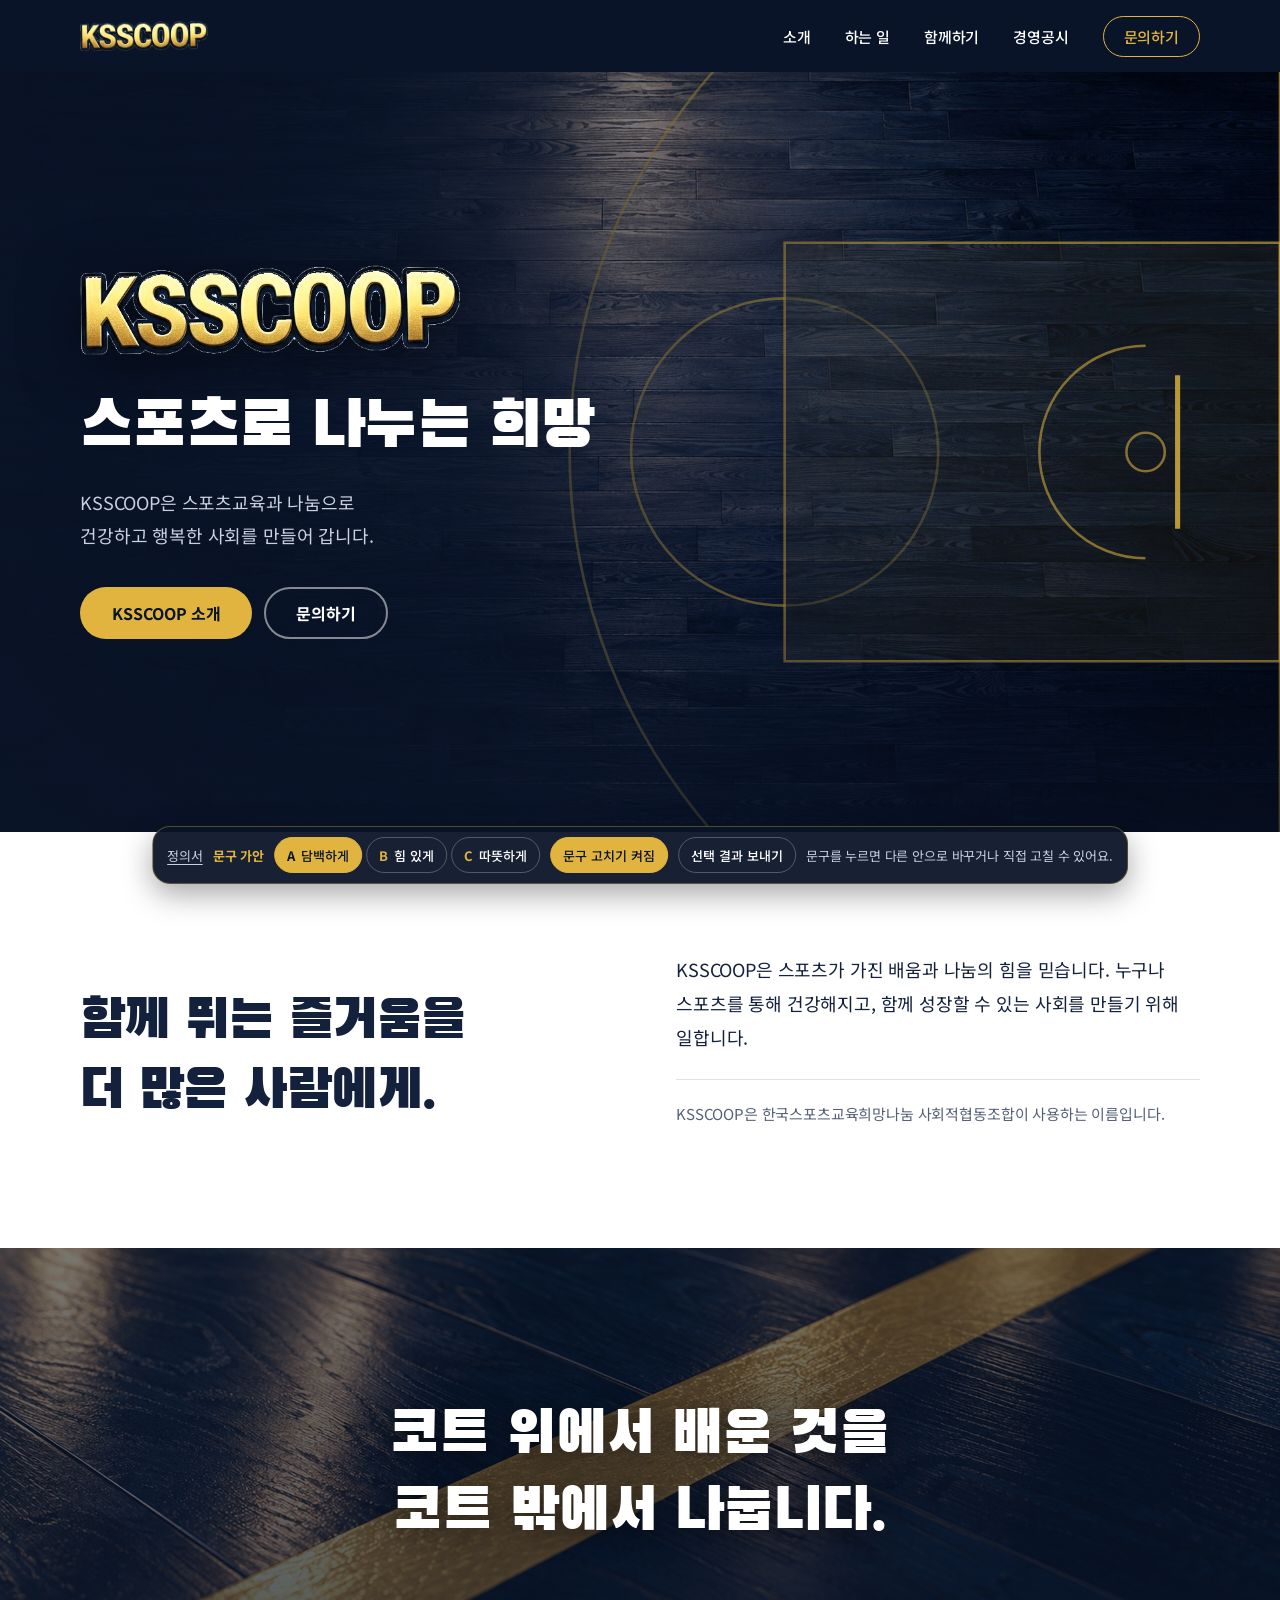
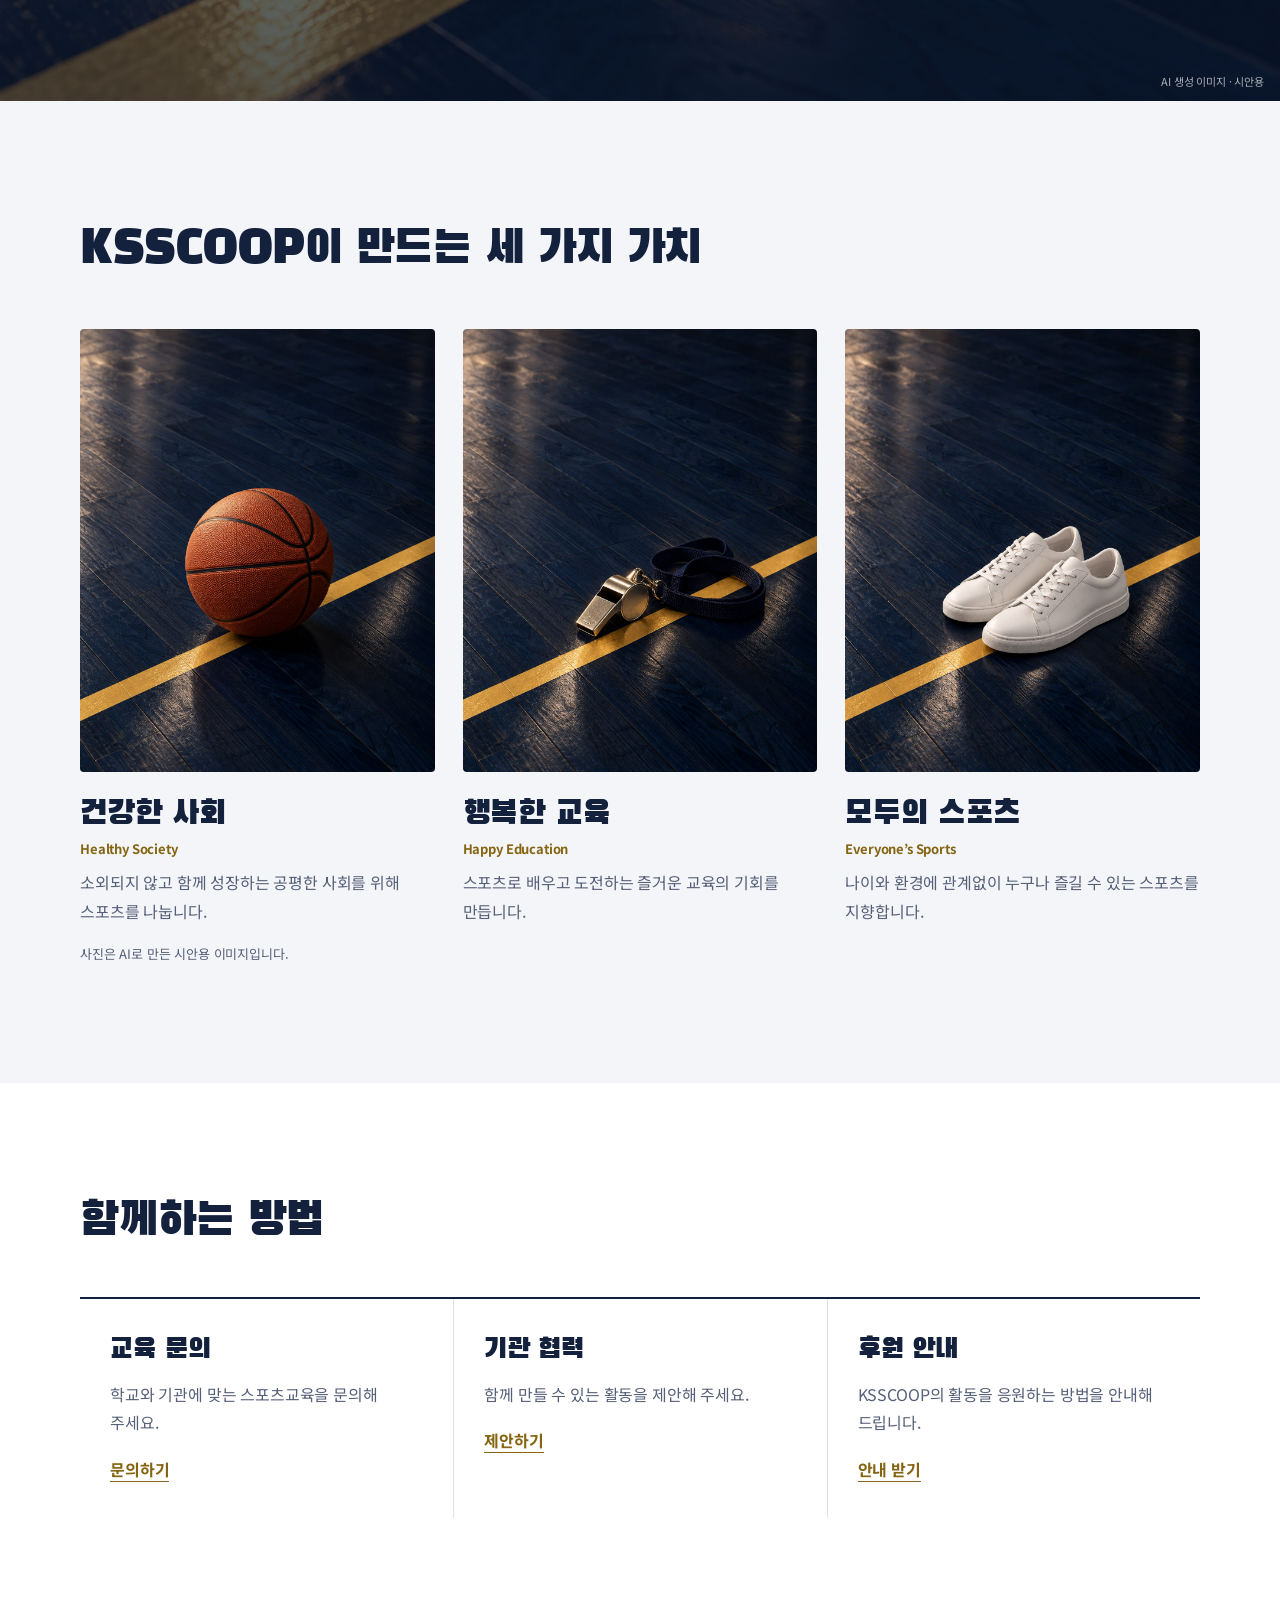
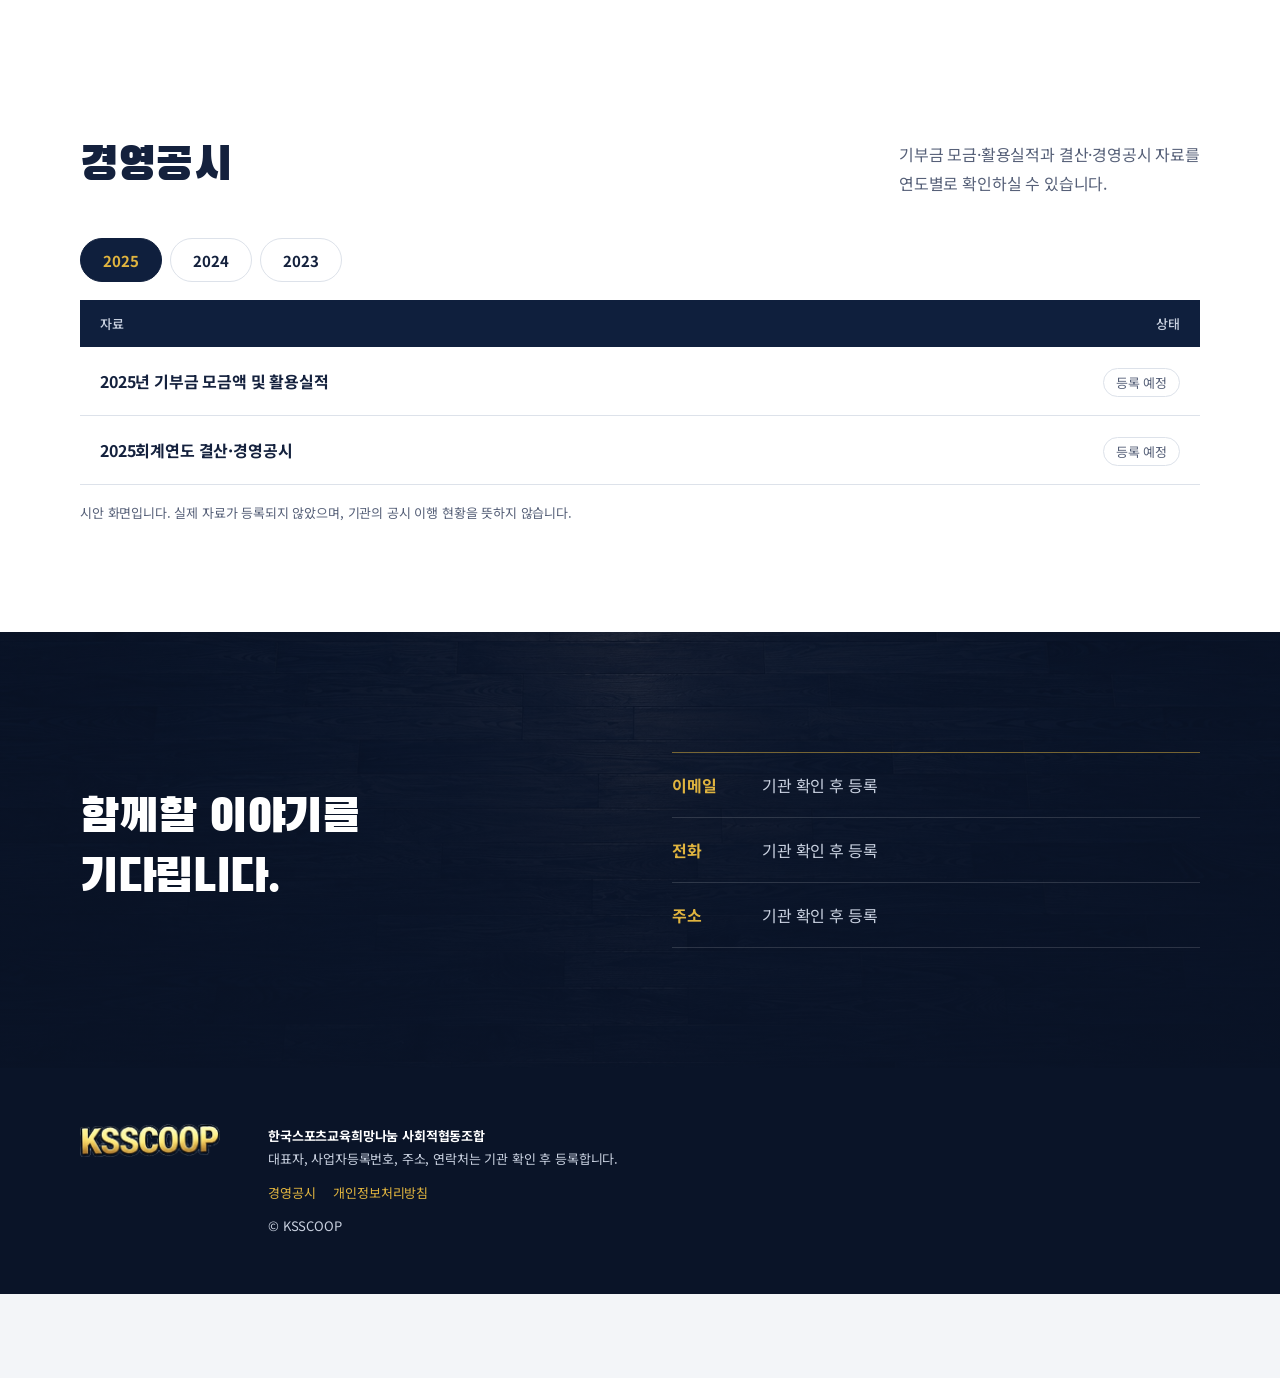
==== site/index.html @ 70dbc3ac "Rework hero: court markings as a subtle floor backdrop, message left-aligned above the fold Co-Autho" ====
<!doctype html>
<html lang="ko">
<head>
<meta charset="utf-8">
<meta name="viewport" content="width=device-width,initial-scale=1">
<title>KSSCOOP — 스포츠로 나누는 희망</title>
<meta name="description" content="KSSCOOP 홈페이지 디자인 검토 시안 v4">
<link rel="icon" href="assets/ksscoop-logo.png">
<link rel="preconnect" href="https://fonts.googleapis.com">
<link rel="stylesheet" href="https://fonts.googleapis.com/css2?family=Black+Han+Sans&family=Noto+Sans+KR:wght@400;500;700&display=swap">
<link rel="stylesheet" href="style.css">
</head>
<body>
<!--SITE-START-->
<a class="skip-link" href="#main">본문으로 바로가기</a>

<header class="site-header">
  <a class="brand" href="#top" aria-label="KSSCOOP 처음으로">
    <img src="assets/ksscoop-logo.png" width="568" height="134" alt="KSSCOOP">
  </a>
  <button class="menu-button" type="button" aria-expanded="false" aria-controls="site-nav" aria-label="메뉴 열기"><span></span><span></span><span></span></button>
  <nav id="site-nav" aria-label="주 메뉴">
    <a href="#about">소개</a>
    <a href="#values">하는 일</a>
    <a href="#join">함께하기</a>
    <a href="#disclosure">경영공시</a>
    <a class="nav-cta" href="#contact">문의하기</a>
  </nav>
</header>

<main id="main">
  <section class="hero" id="top">
    <div class="hero-floor" aria-hidden="true"></div>
    <!-- 반쪽 코트(FIBA). 세로 15m = 1000, 골밑이 오른쪽 -->
    <svg class="court" viewBox="0 0 1000 1000" preserveAspectRatio="xMaxYMid slice" aria-hidden="true">
      <rect class="paint" x="613" y="336.5" width="387" height="327"/>
      <g class="lines">
        <line class="line" x1="1000" y1="0" x2="1000" y2="1000" pathLength="1"/>
        <rect class="line" x="613" y="336.5" width="387" height="327" pathLength="1"/>
        <path class="line" d="M613 380 A120 120 0 0 0 613 620" pathLength="1"/>
        <path class="line soft" d="M613 380 A120 120 0 0 1 613 620" pathLength="1"/>
        <path class="line" d="M1000 60 H800.7 A450 450 0 0 0 800.7 940 H1000" pathLength="1"/>
        <path class="line" d="M895 417 A83 83 0 0 0 895 583" pathLength="1"/>
        <line class="line strong" x1="920" y1="440" x2="920" y2="560" pathLength="1"/>
        <circle class="line" cx="895" cy="500" r="15" pathLength="1"/>
      </g>
    </svg>
    <div class="hero-shade" aria-hidden="true"></div>
    <div class="wrap hero-inner">
      <img class="hero-logo" src="assets/ksscoop-logo.png" width="568" height="134" alt="KSSCOOP">
      <h1 data-copy="hero.title"></h1>
      <p class="hero-lead" data-copy="hero.lead"></p>
      <div class="hero-actions">
        <a class="button gold" href="#about">KSSCOOP 소개</a>
        <a class="button line" href="#contact">문의하기</a>
      </div>
    </div>
  </section>

  <section class="about" id="about">
    <div class="wrap about-grid">
      <h2 data-copy="about.title"></h2>
      <div class="about-copy">
        <p data-copy="about.body"></p>
        <p class="legal-name">KSSCOOP은 한국스포츠교육희망나눔 사회적협동조합이 사용하는 이름입니다.</p>
      </div>
    </div>
  </section>

  <section class="statement" aria-label="KSSCOOP의 다짐">
    <div class="wrap">
      <p class="statement-text" data-copy="statement"></p>
    </div>
    <span class="ai-tag">AI 생성 이미지 · 시안용</span>
  </section>

  <section class="values" id="values">
    <div class="wrap">
      <h2 data-copy="values.title"></h2>
      <ul class="value-grid">
        <li>
          <figure><img src="assets/ai/value-healthy.jpg" width="1200" height="1500" alt="" loading="lazy" onerror="this.remove()"></figure>
          <h3>건강한 사회</h3>
          <span lang="en">Healthy Society</span>
          <p data-copy="values.1"></p>
        </li>
        <li>
          <figure><img src="assets/ai/value-education.jpg" width="1200" height="1500" alt="" loading="lazy" onerror="this.remove()"></figure>
          <h3>행복한 교육</h3>
          <span lang="en">Happy Education</span>
          <p data-copy="values.2"></p>
        </li>
        <li>
          <figure><img src="assets/ai/value-everyone.jpg" width="1200" height="1500" alt="" loading="lazy" onerror="this.remove()"></figure>
          <h3>모두의 스포츠</h3>
          <span lang="en">Everyone’s Sports</span>
          <p data-copy="values.3"></p>
        </li>
      </ul>
      <p class="draft-note">사진은 AI로 만든 시안용 이미지입니다.</p>
    </div>
  </section>

  <section class="join" id="join">
    <div class="wrap">
      <h2 data-copy="join.title"></h2>
      <ul class="join-grid">
        <li><a href="#contact"><h3>교육 문의</h3><p>학교와 기관에 맞는 스포츠교육을 문의해 주세요.</p><span>문의하기</span></a></li>
        <li><a href="#contact"><h3>기관 협력</h3><p>함께 만들 수 있는 활동을 제안해 주세요.</p><span>제안하기</span></a></li>
        <li><a href="#contact"><h3>후원 안내</h3><p>KSSCOOP의 활동을 응원하는 방법을 안내해 드립니다.</p><span>안내 받기</span></a></li>
      </ul>
    </div>
  </section>

  <section class="disclosure" id="disclosure">
    <div class="wrap">
      <div class="section-head">
        <h2>경영공시</h2>
        <p>기부금 모금·활용실적과 결산·경영공시 자료를<br>연도별로 확인하실 수 있습니다.</p>
      </div>
      <div class="year-tabs" role="tablist" aria-label="공시 연도"></div>
      <table class="doc-table">
        <thead><tr><th scope="col">자료</th><th scope="col">상태</th></tr></thead>
        <tbody>
          <tr><td class="doc-title" data-label="donation"></td><td><span class="status">등록 예정</span></td></tr>
          <tr><td class="doc-title" data-label="report"></td><td><span class="status">등록 예정</span></td></tr>
        </tbody>
      </table>
      <p class="draft-note">시안 화면입니다. 실제 자료가 등록되지 않았으며, 기관의 공시 이행 현황을 뜻하지 않습니다.</p>
    </div>
  </section>

  <section class="contact" id="contact">
    <div class="wrap contact-inner">
      <h2 data-copy="contact.title"></h2>
      <dl class="contact-list">
        <div><dt>이메일</dt><dd>기관 확인 후 등록</dd></div>
        <div><dt>전화</dt><dd>기관 확인 후 등록</dd></div>
        <div><dt>주소</dt><dd>기관 확인 후 등록</dd></div>
      </dl>
    </div>
  </section>
</main>

<footer class="site-footer">
  <div class="wrap footer-inner">
    <img src="assets/ksscoop-logo.png" width="568" height="134" alt="KSSCOOP">
    <div class="footer-info">
      <p class="footer-name">한국스포츠교육희망나눔 사회적협동조합</p>
      <p>대표자, 사업자등록번호, 주소, 연락처는 기관 확인 후 등록합니다.</p>
      <p class="footer-links"><a href="#disclosure">경영공시</a><a href="#privacy" id="privacy-link">개인정보처리방침</a></p>
      <p class="copyright">© KSSCOOP</p>
    </div>
  </div>
</footer>

<dialog id="privacy">
  <h2>개인정보처리방침</h2>
  <p>검토용 시안입니다. 실제 서비스에서는 기관이 확정한 개인정보처리방침을 게시합니다.</p>
  <button type="button" class="button gold" data-close>닫기</button>
</dialog>

<!-- 검토 도구: 문구 가안 선택, 직접 수정, 수정 요청 -->
<div class="review-bar" data-uncommentable>
  <a class="review-doc" href="../index.html">정의서</a>
  <span class="review-title">문구 가안</span>
  <div class="review-variants" role="group" aria-label="전체 문구 가안 선택"></div>
  <button type="button" class="review-toggle" aria-pressed="true">문구 고치기 켜짐</button>
  <button type="button" class="review-send">선택 결과 보내기</button>
  <span class="review-status" aria-live="polite"></span>
</div>
<div class="copy-pop" role="dialog" aria-label="문구 바꾸기" hidden data-uncommentable>
  <p class="pop-label"></p>
  <div class="pop-options"></div>
  <label class="pop-custom-label" for="pop-custom">직접 고치기</label>
  <textarea id="pop-custom" rows="3" maxlength="300" placeholder="원하는 문구를 적어 주세요"></textarea>
  <div class="pop-actions">
    <button type="button" class="pop-apply">직접 쓴 문구 적용</button>
    <button type="button" class="pop-comment">이 문구에 수정 요청 남기기</button>
    <button type="button" class="pop-close">닫기</button>
  </div>
  <p class="pop-note"></p>
</div>
<!--SITE-END-->

<script src="copy.js"></script>
<script src="app.js"></script>
</body>
</html>
---- site/style.css ----
/* Court floor: the hero is a navy hardwood floor with one basket end of the court painted on it.
   Everything below stays quiet so that one image carries the page. */
:root {
  --court: #0f1f3d;       /* hero, contact */
  --court-deep: #0a1428;  /* header, footer */
  --gold: #e0b43f;        /* CI gold: lines, primary button, on navy only */
  --gold-ink: #856512;    /* gold for small text on light backgrounds */
  --paper: #f3f5f8;       /* cool light ground that sits with navy */
  --white: #ffffff;
  --ink: #14213d;
  --muted: #566078;
  --line: #dde2ea;
  --on-court: #c9d1e0;
  --display: 'Black Han Sans', 'Noto Sans KR', sans-serif;
  --body: 'Noto Sans KR', 'Apple SD Gothic Neo', 'Malgun Gothic', sans-serif;
}

* { box-sizing: border-box; }
html { scroll-behavior: smooth; scroll-padding-top: 76px; }
body { margin: 0; background: var(--paper); color: var(--ink); font-family: var(--body); word-break: keep-all; letter-spacing: -0.01em; }
a { color: inherit; text-decoration: none; }
img { max-width: 100%; height: auto; display: block; }
h1, h2, h3, p { margin: 0; }
h1, h2 { font-family: var(--display); font-weight: 400; letter-spacing: -0.01em; text-wrap: balance; }
h2 { font-size: clamp(30px, 3.6vw, 46px); line-height: 1.3; }
a:focus-visible, button:focus-visible { outline: 3px solid var(--gold); outline-offset: 3px; }

.wrap { width: min(1120px, 100% - 40px); margin: 0 auto; }
.skip-link { position: absolute; left: -999px; }
.skip-link:focus { left: 16px; top: 16px; z-index: 100; background: var(--white); padding: 10px 14px; }
.draft-note { font-size: 13px; color: var(--muted); margin-top: 18px; }

.preview-bar { background: var(--court-deep); color: var(--on-court); font-size: 12px; padding: 7px 20px; text-align: center; border-bottom: 1px solid rgba(224, 180, 63, 0.2); }

/* Header sits on the court */
.site-header {
  position: sticky; top: 0; z-index: 20;
  height: 72px; padding: 0 max(20px, calc((100% - 1120px) / 2));
  display: flex; align-items: center; justify-content: space-between;
  background: var(--court-deep); color: var(--white);
}
.brand img { width: 128px; }
.site-header nav { display: flex; align-items: center; gap: 34px; font-size: 15px; font-weight: 500; }
.site-header nav a:hover { color: var(--gold); }
.site-header .nav-cta { border: 1px solid var(--gold); color: var(--gold); padding: 9px 20px; border-radius: 999px; }
.site-header .nav-cta:hover { background: var(--gold); color: var(--court-deep); }
.menu-button { display: none; }

.button {
  display: inline-flex; align-items: center; justify-content: center;
  min-height: 52px; padding: 0 30px; border-radius: 999px; white-space: nowrap;
  font: 700 16px var(--body); border: 2px solid transparent; cursor: pointer;
}
.button.gold { background: var(--gold); color: var(--court-deep); }
.button.gold:hover { background: #ecc65f; }
.button.line { border-color: rgba(255, 255, 255, 0.5); color: var(--white); }
.button.line:hover { border-color: var(--gold); color: var(--gold); }

/* Hero: the floor is the stage, one basket end of the court is painted on it, the message sits on the left */
.hero { position: relative; background: var(--court); color: var(--white); overflow: hidden; isolation: isolate; }
.hero-floor {
  position: absolute; inset: 0; z-index: -3;
  background: url("assets/ai/court-floor.jpg") 60% 30% / cover no-repeat, var(--court);
}
.court { position: absolute; inset: 0; width: 100%; height: 100%; z-index: -2; }
.paint { fill: rgba(224, 180, 63, 0.07); }
.line { fill: none; stroke: var(--gold); stroke-width: 2; stroke-opacity: 0.6; }
.line.soft { stroke-opacity: 0.25; stroke-dasharray: 10 10; }
.line.strong { stroke-width: 4; stroke-opacity: 0.85; }
.hero-shade {
  position: absolute; inset: 0; z-index: -1;
  background:
    linear-gradient(90deg, rgba(10, 20, 40, 0.92) 0%, rgba(10, 20, 40, 0.72) 38%, rgba(10, 20, 40, 0.15) 70%, rgba(10, 20, 40, 0) 100%),
    linear-gradient(0deg, rgba(10, 20, 40, 0.6) 0%, rgba(10, 20, 40, 0) 30%);
}
.hero-inner {
  min-height: min(760px, calc(100svh - 72px)); padding: 96px 0;
  display: flex; flex-direction: column; justify-content: center; align-items: flex-start;
}
.hero-logo { width: min(380px, 70vw); filter: drop-shadow(0 10px 28px rgba(0, 0, 0, 0.5)); }
.hero h1 { font-size: clamp(40px, 5vw, 68px); line-height: 1.18; margin-top: 36px; max-width: 12em; text-wrap: balance; }
.hero-lead { font-size: 18px; line-height: 1.8; color: var(--on-court); margin-top: 20px; max-width: 30em; }
.hero-actions { display: flex; gap: 12px; flex-wrap: wrap; margin-top: 36px; }

@media (prefers-reduced-motion: no-preference) {
  .lines .line { stroke-dasharray: 1; stroke-dashoffset: 0; animation: draw 2s cubic-bezier(.6, 0, .2, 1) both; }
  .lines .line.soft { stroke-dasharray: 10 10; animation: none; }
  .paint { animation: fade 1s 1s ease both; }
  .hero-inner > * { animation: rise 0.8s cubic-bezier(.2, .8, .2, 1) both; }
  .hero-inner > :nth-child(2) { animation-delay: 0.1s; }
  .hero-inner > :nth-child(3) { animation-delay: 0.2s; }
  .hero-inner > :nth-child(4) { animation-delay: 0.3s; }
  @keyframes draw { from { stroke-dashoffset: 1; } }
  @keyframes fade { from { opacity: 0; } }
  @keyframes rise { from { opacity: 0; transform: translateY(14px); } }
}

/* About */
.about { padding: 120px 0; background: var(--white); }
.about-grid { display: grid; grid-template-columns: 1fr 1fr; gap: 72px; align-items: end; }
.about h2 { font-size: clamp(34px, 4.2vw, 54px); }
.about-copy p { font-size: 18px; line-height: 1.9; }
.about-copy .legal-name { font-size: 15px; color: var(--muted); margin-top: 24px; padding-top: 20px; border-top: 1px solid var(--line); }

/* Statement band over the gold line photo */
.statement {
  position: relative; color: var(--white); padding: 150px 0; text-align: center;
  background: linear-gradient(rgba(10, 20, 40, 0.55), rgba(10, 20, 40, 0.7)), url("assets/ai/gold-line-detail.jpg") center / cover no-repeat, var(--court);
}
.statement-text { font: 400 clamp(32px, 4.6vw, 60px)/1.3 var(--display); text-shadow: 0 4px 28px rgba(0, 0, 0, 0.5); text-wrap: balance; }
.ai-tag { position: absolute; right: 16px; bottom: 12px; font-size: 11px; color: rgba(255, 255, 255, 0.65); }

/* Values: three portrait still-lifes */
.values { padding: 120px 0; }
.value-grid { list-style: none; margin: 48px 0 0; padding: 0; display: grid; grid-template-columns: repeat(3, minmax(0, 1fr)); gap: 28px; }
.value-grid figure { margin: 0 0 22px; aspect-ratio: 4 / 5; overflow: hidden; border-radius: 4px; background: linear-gradient(160deg, #1b315c, var(--court-deep)); }
.value-grid img { width: 100%; height: 100%; object-fit: cover; transition: transform 0.6s ease; }
.value-grid li:hover img { transform: scale(1.03); }
.value-grid h3 { font: 400 clamp(26px, 2.6vw, 34px) var(--display); }
.value-grid span { display: block; font-size: 13px; font-weight: 700; color: var(--gold-ink); margin: 4px 0 10px; }
.value-grid p { font-size: 16px; line-height: 1.8; color: var(--muted); }

/* Join: ways to take part */
.join { padding: 110px 0; background: var(--white); }
.join-grid { list-style: none; margin: 44px 0 0; padding: 0; display: grid; grid-template-columns: repeat(3, minmax(0, 1fr)); border-top: 2px solid var(--ink); }
.join-grid li + li { border-left: 1px solid var(--line); }
.join-grid a { display: grid; gap: 12px; align-content: start; padding: 34px 30px 36px; height: 100%; transition: background-color 0.2s; }
.join-grid a:hover { background: var(--paper); }
.join-grid h3 { font: 400 28px var(--display); }
.join-grid p { color: var(--muted); font-size: 16px; line-height: 1.8; }
.join-grid span { margin-top: 8px; font-weight: 700; color: var(--gold-ink); border-bottom: 1px solid currentColor; justify-self: start; }

/* Disclosure */
.disclosure { padding: 110px 0; background: var(--white); }
.section-head { display: flex; justify-content: space-between; align-items: flex-end; gap: 24px; flex-wrap: wrap; }
.section-head > p { font-size: 16px; line-height: 1.8; color: var(--muted); }
.year-tabs { display: flex; gap: 8px; flex-wrap: wrap; margin: 40px 0 18px; }
.year-tabs button {
  min-height: 44px; padding: 0 22px; border-radius: 999px; cursor: pointer;
  border: 1px solid var(--line); background: var(--white); color: var(--ink); font: 700 15px var(--body);
}
.year-tabs button[aria-selected="true"] { background: var(--court); border-color: var(--court); color: var(--gold); }
.doc-table { width: 100%; border-collapse: collapse; font-size: 16px; }
.doc-table th { background: var(--court); color: var(--on-court); font-size: 13px; font-weight: 500; text-align: left; padding: 14px 20px; }
.doc-table th:last-child, .doc-table td:last-child { text-align: right; width: 140px; }
.doc-table td { padding: 22px 20px; border-bottom: 1px solid var(--line); }
.doc-title { font-weight: 700; }
.status { font-size: 13px; color: var(--muted); border: 1px solid var(--line); border-radius: 999px; padding: 4px 12px; white-space: nowrap; }

/* Contact */
.contact {
  color: var(--white); padding: 120px 0;
  background: linear-gradient(rgba(10, 20, 40, 0.82), rgba(10, 20, 40, 0.9)), url("assets/ai/court-floor.jpg") center 70% / cover no-repeat, var(--court);
}
.contact-inner { display: grid; grid-template-columns: 1fr 1fr; gap: 64px; align-items: center; }
.contact-list { margin: 0; border-top: 1px solid rgba(224, 180, 63, 0.5); }
.contact-list div { display: grid; grid-template-columns: 90px 1fr; padding: 20px 0; border-bottom: 1px solid rgba(255, 255, 255, 0.14); }
.contact-list dt { color: var(--gold); font-weight: 700; }
.contact-list dd { margin: 0; color: var(--on-court); }

/* Footer */
.site-footer { background: var(--court-deep); color: var(--on-court); padding: 56px 0; font-size: 13px; line-height: 1.8; }
.footer-inner { display: flex; gap: 48px; align-items: flex-start; flex-wrap: wrap; }
.footer-inner img { width: 140px; }
.footer-name { color: var(--white); font-weight: 700; }
.footer-links { display: flex; gap: 18px; margin-top: 10px; }
.footer-links a { color: var(--gold); }
.copyright { margin-top: 10px; }

dialog { border: 0; border-radius: 14px; padding: 32px; max-width: min(440px, 100% - 32px); }
dialog::backdrop { background: rgba(10, 20, 40, 0.6); }
dialog h2 { font-size: 24px; margin-bottom: 12px; }
dialog p { line-height: 1.8; color: var(--muted); margin-bottom: 20px; }

/* Mobile */
@media (max-width: 860px) {
  .site-header { height: 62px; }
  .brand img { width: 110px; }
  .menu-button {
    display: flex; flex-direction: column; justify-content: center; gap: 5px;
    width: 44px; height: 44px; border: 0; background: none; cursor: pointer; padding: 10px;
  }
  .menu-button span { height: 2px; background: var(--white); border-radius: 2px; }
  .site-header nav {
    display: none; position: absolute; top: 62px; left: 0; right: 0;
    flex-direction: column; align-items: stretch; gap: 0;
    background: var(--court-deep); padding: 4px 20px 20px; border-top: 1px solid rgba(255, 255, 255, 0.1);
  }
  .site-header nav.open { display: flex; }
  .site-header nav a { padding: 14px 0; border-bottom: 1px solid rgba(255, 255, 255, 0.1); }
  .site-header .nav-cta { margin-top: 14px; text-align: center; border-bottom: 1px solid var(--gold); }
  html { scroll-padding-top: 66px; }

  .court { opacity: 0.8; }
  .line { stroke-width: 3; }
  .hero-shade { background: linear-gradient(180deg, rgba(10, 20, 40, 0.75) 0%, rgba(10, 20, 40, 0.55) 55%, rgba(10, 20, 40, 0.85) 100%); }
  .hero-inner { min-height: 0; padding: 72px 0 64px; }
  .hero h1 { margin-top: 28px; }
  .hero-lead { font-size: 16px; }
  .hero-actions { width: 100%; }
  .hero-actions .button { flex: 1 1 140px; padding: 0 16px; }

  .about, .values, .disclosure, .contact { padding: 72px 0; }
  .about-grid, .contact-inner { grid-template-columns: 1fr; gap: 28px; }
  .about-copy p { font-size: 16px; }
  .statement { padding: 96px 0; }
  .value-grid { grid-template-columns: 1fr; gap: 40px; margin-top: 32px; }
  .value-grid figure { aspect-ratio: 4 / 3; }
  .join { padding: 72px 0; }
  .join-grid { grid-template-columns: 1fr; margin-top: 28px; }
  .join-grid li + li { border-left: 0; border-top: 1px solid var(--line); }
  .join-grid a { padding: 26px 4px; }
  .doc-table th:last-child, .doc-table td:last-child { width: 96px; }
  .doc-table td { padding: 18px 12px; font-size: 15px; }
  .doc-table th { padding: 12px; }
}

/* ───────── 검토 도구 ───────── */
body { padding-bottom: 84px; }
.copy-editing [data-copy] { cursor: pointer; border-radius: 4px; outline: 1px dashed transparent; outline-offset: 6px; transition: outline-color 0.15s, background-color 0.15s; }
.copy-editing [data-copy]:hover, .copy-editing [data-copy]:focus-visible { outline-color: var(--gold); background-color: rgba(224, 180, 63, 0.08); }
.copy-editing [data-copy][data-variant="X"] { outline-color: rgba(224, 180, 63, 0.6); }

.review-bar {
  position: fixed; z-index: 50; left: 50%; bottom: 16px; transform: translateX(-50%);
  width: max-content; max-width: calc(100% - 24px);
  display: flex; align-items: center; gap: 10px; flex-wrap: wrap; justify-content: center;
  padding: 10px 14px; border-radius: 18px;
  background: rgba(10, 20, 40, 0.94); color: var(--white); font-size: 13px;
  box-shadow: 0 10px 30px rgba(0, 0, 0, 0.35); border: 1px solid rgba(224, 180, 63, 0.35);
}
.review-title { font-weight: 700; color: var(--gold); }
.review-doc { color: var(--on-court); text-decoration: underline; text-underline-offset: 3px; }
.review-variants { display: flex; gap: 4px; }
.review-bar button {
  min-height: 36px; padding: 0 12px; border-radius: 999px; cursor: pointer;
  border: 1px solid rgba(255, 255, 255, 0.25); background: transparent; color: var(--white); font: 500 13px var(--body);
}
.review-bar button b { color: var(--gold); margin-right: 2px; }
.review-bar button[aria-pressed="true"] { background: var(--gold); color: var(--court-deep); border-color: var(--gold); }
.review-bar button[aria-pressed="true"] b { color: var(--court-deep); }
.review-status { color: var(--on-court); max-width: 320px; }

.copy-pop {
  position: absolute; z-index: 60; padding: 18px; border-radius: 14px;
  background: var(--white); color: var(--ink); box-shadow: 0 18px 48px rgba(10, 20, 40, 0.3);
  border: 1px solid var(--line); font-family: var(--body); text-align: left;
}
.pop-label { font-weight: 700; margin-bottom: 10px; }
.pop-options { display: grid; gap: 6px; }
.pop-option {
  display: grid; gap: 2px; text-align: left; padding: 10px 12px; border-radius: 10px; cursor: pointer;
  border: 1px solid var(--line); background: var(--paper); color: var(--ink); font: 400 14px/1.5 var(--body);
}
.pop-option b { font-size: 12px; color: var(--gold-ink); }
.pop-option[aria-pressed="true"] { border-color: var(--court); box-shadow: inset 0 0 0 1px var(--court); }
.pop-custom-label { display: block; font-size: 13px; font-weight: 700; margin: 14px 0 6px; }
.copy-pop textarea { width: 100%; border: 1px solid var(--line); border-radius: 10px; padding: 10px; font: 14px/1.6 var(--body); resize: vertical; }
.pop-actions { display: flex; flex-wrap: wrap; gap: 6px; margin-top: 10px; }
.pop-actions button { min-height: 38px; padding: 0 14px; border-radius: 999px; cursor: pointer; font: 700 13px var(--body); border: 1px solid var(--line); background: var(--white); color: var(--ink); }
.pop-actions .pop-apply { background: var(--court); border-color: var(--court); color: var(--white); }
.pop-actions .pop-comment { border-color: var(--gold-ink); color: var(--gold-ink); }
.pop-note { font-size: 13px; color: #b3261e; margin-top: 8px; }
.pop-note:empty { display: none; }

@media (max-width: 860px) {
  body { padding-bottom: 150px; }
  .review-bar { bottom: 10px; padding: 10px; gap: 8px; }
  .review-status { max-width: 100%; text-align: center; flex-basis: 100%; }
}
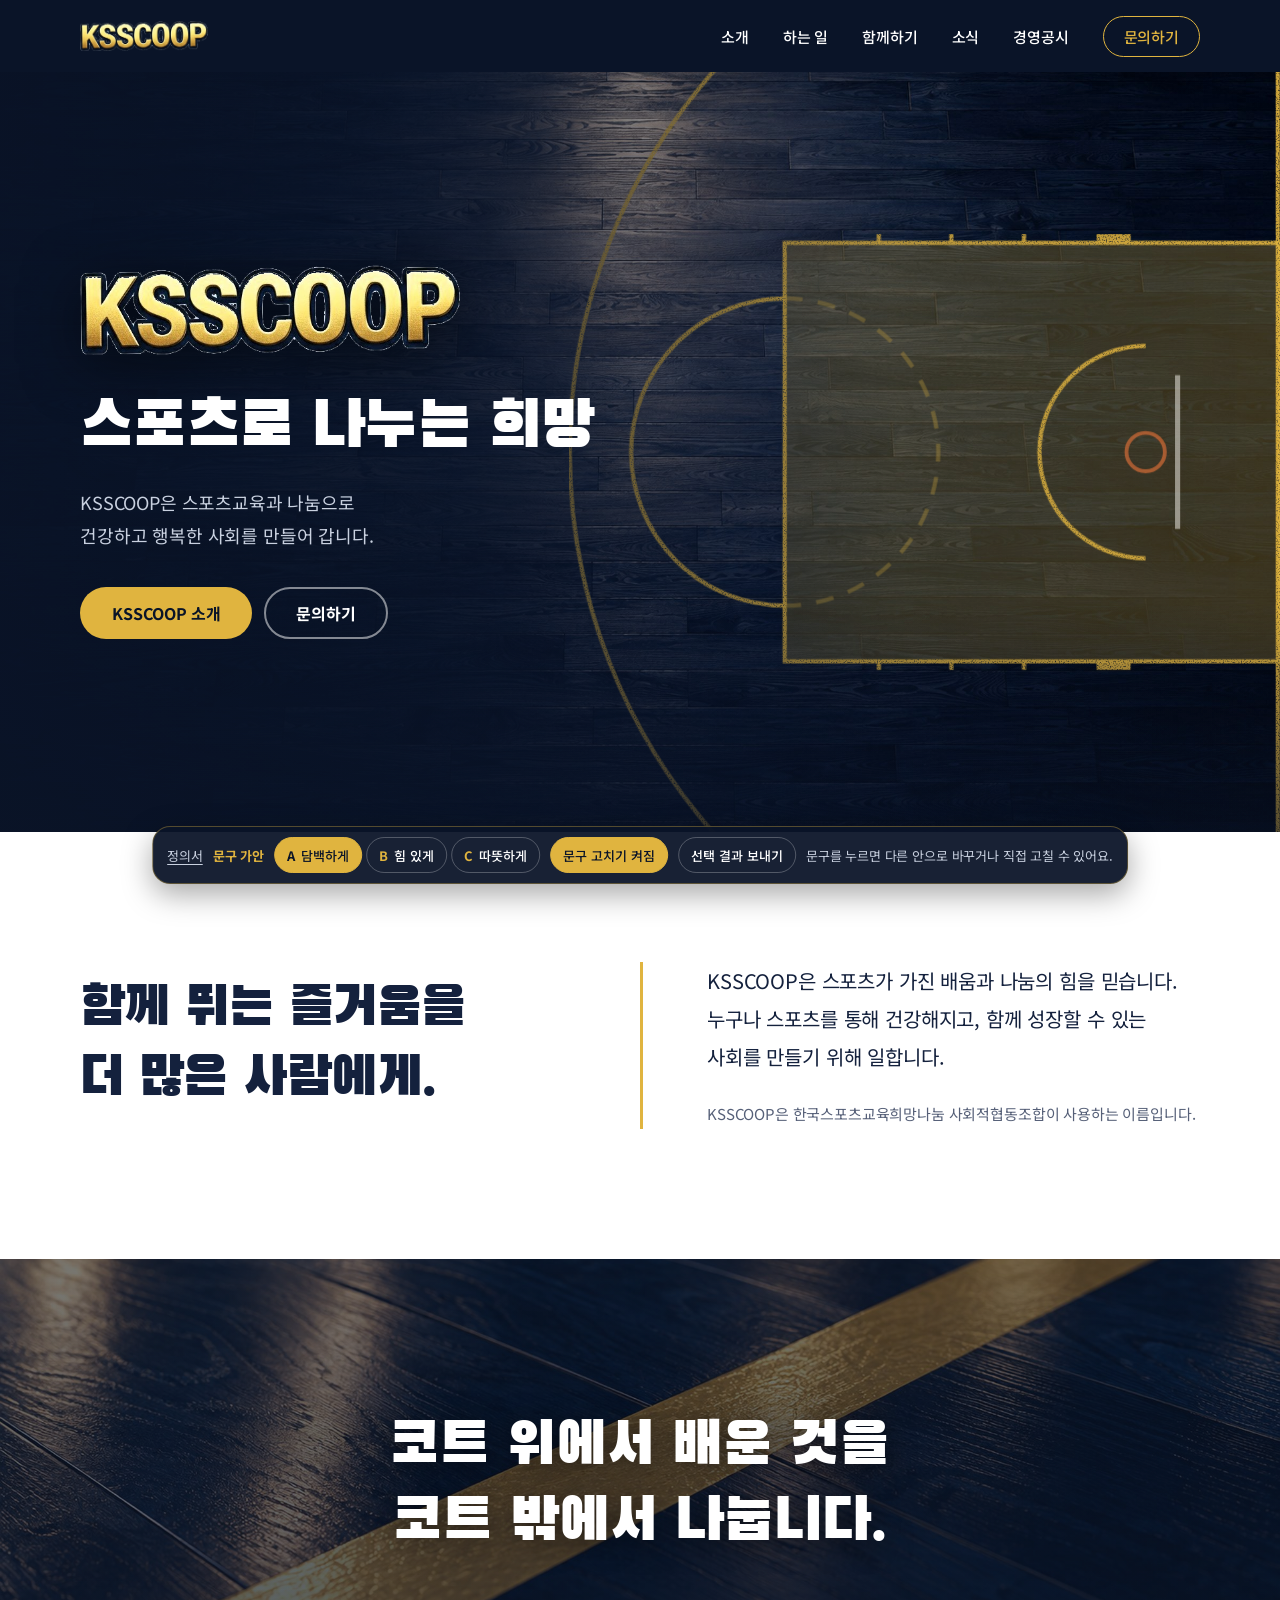
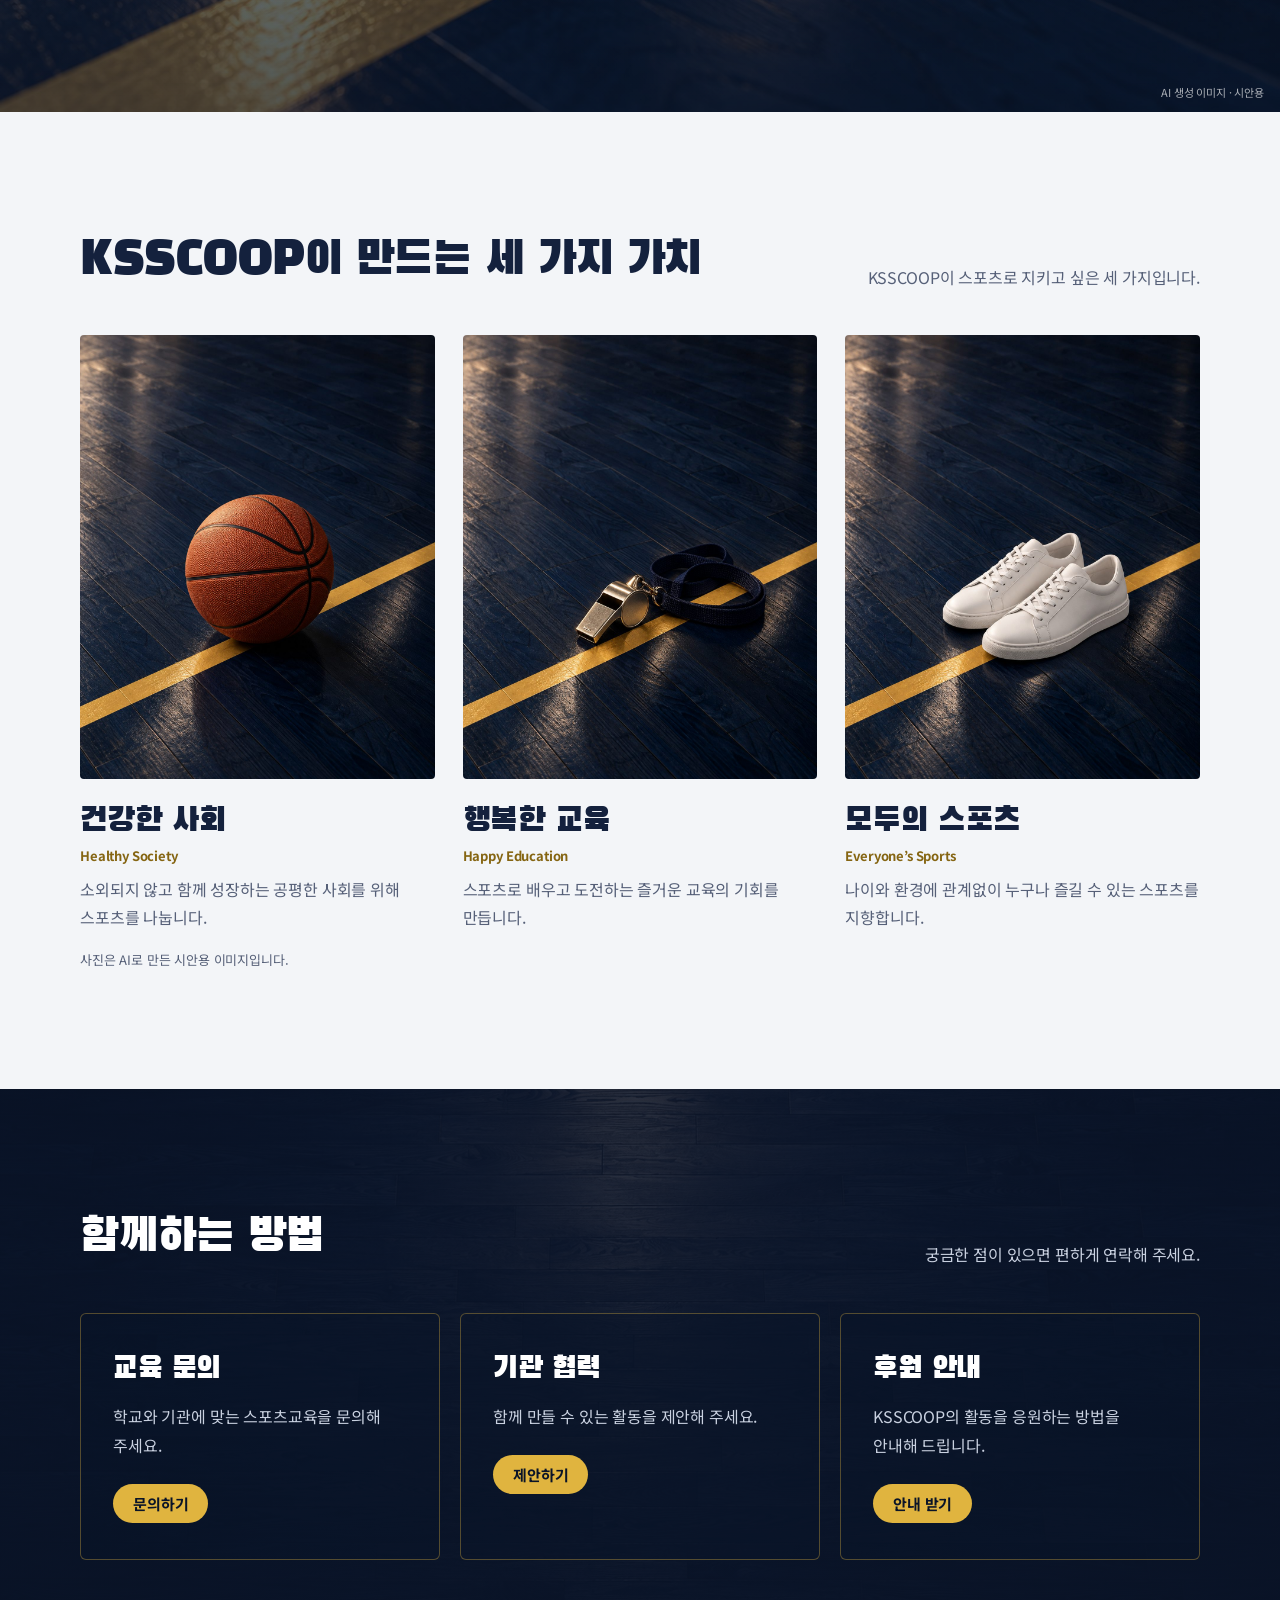
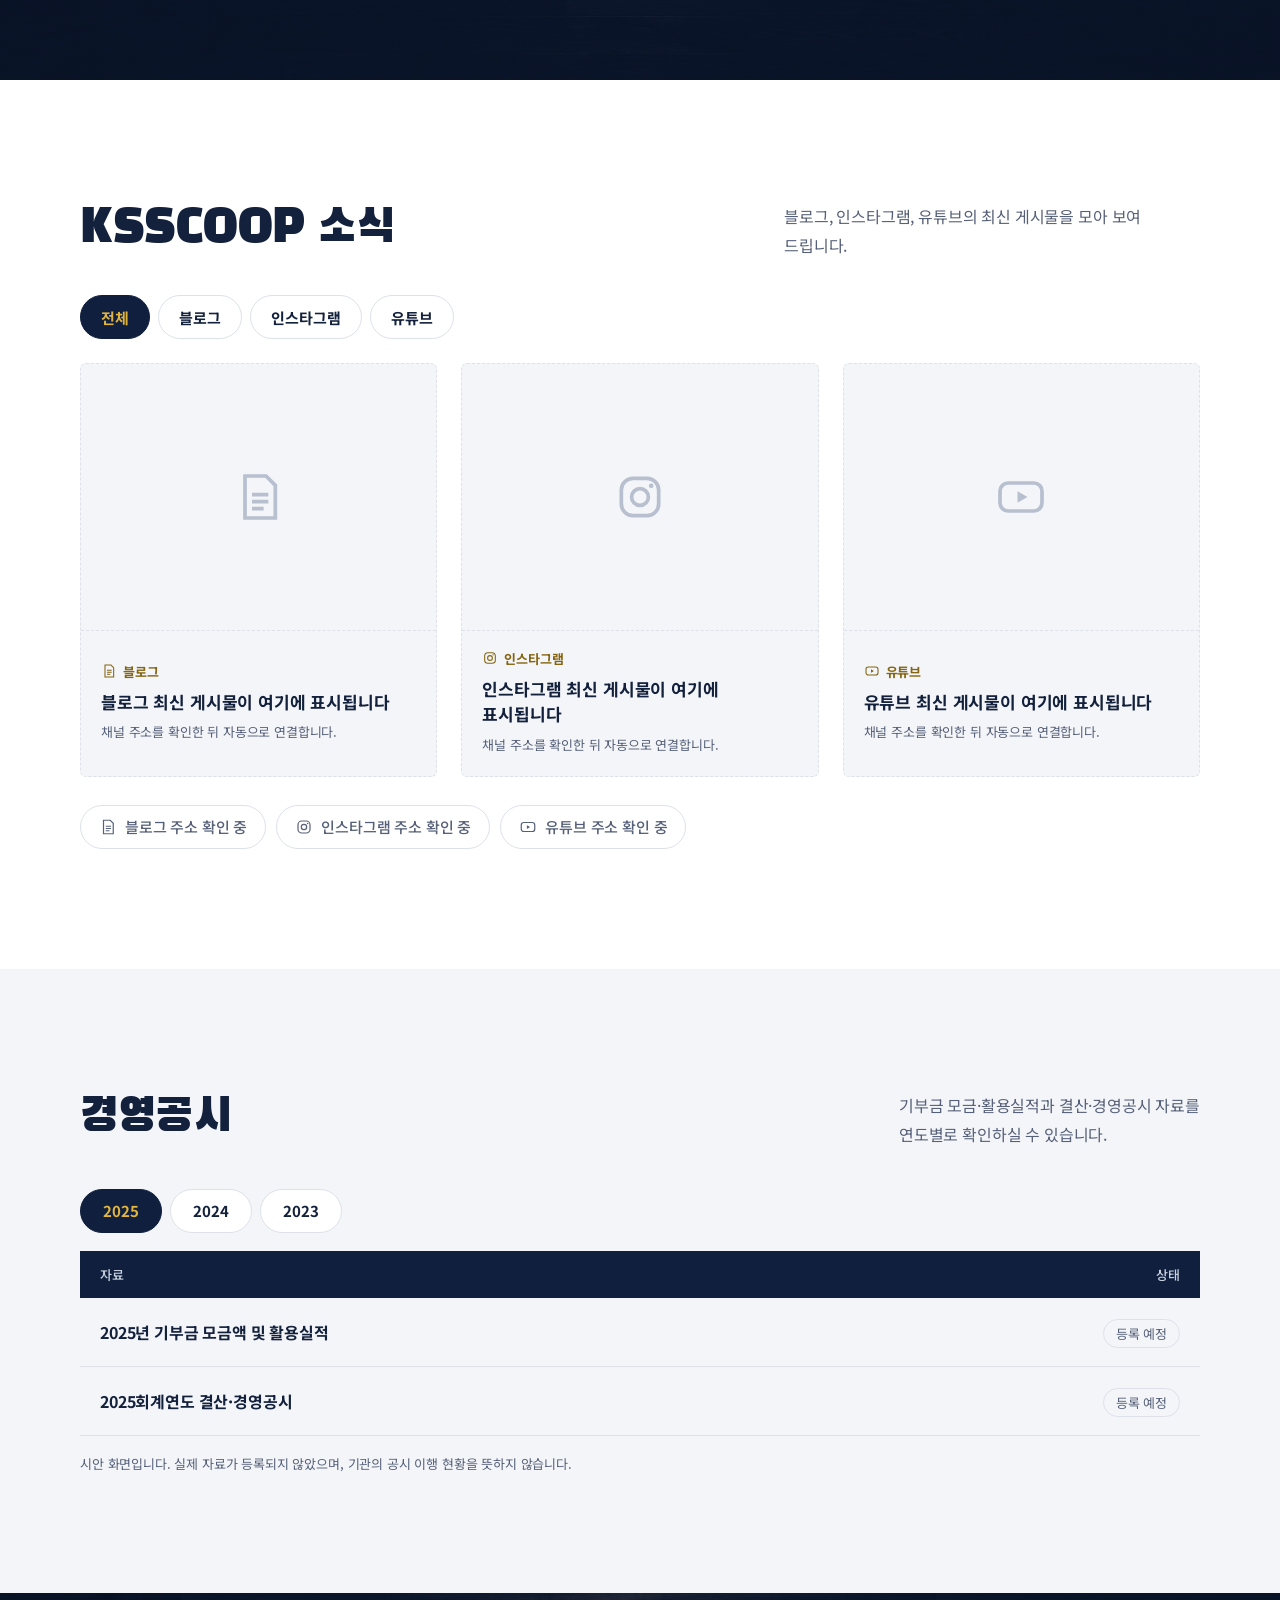
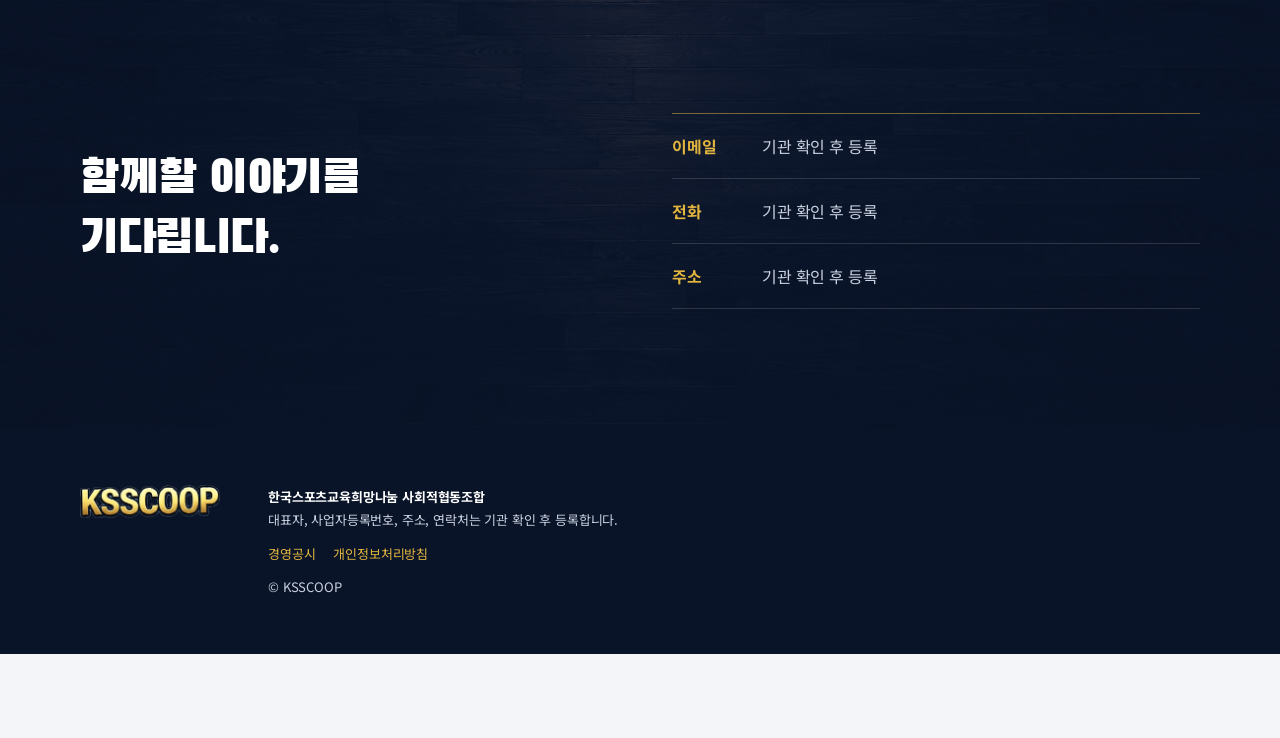
==== commit 605d836f: "Real court markings, reworked lower sections, and a blog/Instagram/YouTube news section - Hero court" ====
--- a/site/index.html
+++ b/site/index.html
@@ -23,6 +23,7 @@
     <a href="#about">소개</a>
     <a href="#values">하는 일</a>
     <a href="#join">함께하기</a>
+    <a href="#news">소식</a>
     <a href="#disclosure">경영공시</a>
     <a class="nav-cta" href="#contact">문의하기</a>
   </nav>
@@ -31,19 +32,37 @@
 <main id="main">
   <section class="hero" id="top">
     <div class="hero-floor" aria-hidden="true"></div>
-    <!-- 반쪽 코트(FIBA). 세로 15m = 1000, 골밑이 오른쪽 -->
+    <!-- 반쪽 코트(FIBA). 세로 15m = 1000 단위(1m ≈ 66.7), 골밑이 오른쪽. 선 폭은 실제 규격 5cm -->
     <svg class="court" viewBox="0 0 1000 1000" preserveAspectRatio="xMaxYMid slice" aria-hidden="true">
+      <defs>
+        <filter id="worn" x="0" y="0" width="100%" height="100%">
+          <feTurbulence type="fractalNoise" baseFrequency="0.9" numOctaves="2" seed="7" result="noise"/>
+          <feColorMatrix in="noise" type="matrix" values="0 0 0 0 0  0 0 0 0 0  0 0 0 0 0  0 0 0 -2.2 2.1" result="mask"/>
+          <feComposite in="SourceGraphic" in2="mask" operator="in"/>
+        </filter>
+      </defs>
       <rect class="paint" x="613" y="336.5" width="387" height="327"/>
-      <g class="lines">
-        <line class="line" x1="1000" y1="0" x2="1000" y2="1000" pathLength="1"/>
+      <g class="lines" filter="url(#worn)">
+        <line class="line" x1="998.3" y1="0" x2="998.3" y2="1000" pathLength="1"/>
         <rect class="line" x="613" y="336.5" width="387" height="327" pathLength="1"/>
         <path class="line" d="M613 380 A120 120 0 0 0 613 620" pathLength="1"/>
-        <path class="line soft" d="M613 380 A120 120 0 0 1 613 620" pathLength="1"/>
         <path class="line" d="M1000 60 H800.7 A450 450 0 0 0 800.7 940 H1000" pathLength="1"/>
         <path class="line" d="M895 417 A83 83 0 0 0 895 583" pathLength="1"/>
-        <line class="line strong" x1="920" y1="440" x2="920" y2="560" pathLength="1"/>
-        <circle class="line" cx="895" cy="500" r="15" pathLength="1"/>
+        <!-- 레인 표시: 엔드라인에서 1.75m, 블록 0.4m, 이후 0.85m 간격 -->
+        <g class="marks">
+          <rect x="856.7" y="329.8" width="26.6" height="6.7"/>
+          <rect x="856.7" y="663.5" width="26.6" height="6.7"/>
+          <rect x="798.3" y="329.8" width="3.3" height="6.7"/>
+          <rect x="798.3" y="663.5" width="3.3" height="6.7"/>
+          <rect x="741.6" y="329.8" width="3.3" height="6.7"/>
+          <rect x="741.6" y="663.5" width="3.3" height="6.7"/>
+          <rect x="684.9" y="329.8" width="3.3" height="6.7"/>
+          <rect x="684.9" y="663.5" width="3.3" height="6.7"/>
+        </g>
       </g>
+      <path class="line soft" d="M613 380 A120 120 0 0 1 613 620"/>
+      <line class="board" x1="920" y1="440" x2="920" y2="560"/>
+      <circle class="rim" cx="895" cy="500" r="15"/>
     </svg>
     <div class="hero-shade" aria-hidden="true"></div>
     <div class="wrap hero-inner">
@@ -76,7 +95,10 @@
 
   <section class="values" id="values">
     <div class="wrap">
-      <h2 data-copy="values.title"></h2>
+      <div class="section-head">
+        <h2 data-copy="values.title"></h2>
+        <p>KSSCOOP이 스포츠로 지키고 싶은 세 가지입니다.</p>
+      </div>
       <ul class="value-grid">
         <li>
           <figure><img src="assets/ai/value-healthy.jpg" width="1200" height="1500" alt="" loading="lazy" onerror="this.remove()"></figure>
@@ -103,12 +125,32 @@
 
   <section class="join" id="join">
     <div class="wrap">
-      <h2 data-copy="join.title"></h2>
+      <div class="section-head">
+        <h2 data-copy="join.title"></h2>
+        <p>궁금한 점이 있으면 편하게 연락해 주세요.</p>
+      </div>
       <ul class="join-grid">
-        <li><a href="#contact"><h3>교육 문의</h3><p>학교와 기관에 맞는 스포츠교육을 문의해 주세요.</p><span>문의하기</span></a></li>
-        <li><a href="#contact"><h3>기관 협력</h3><p>함께 만들 수 있는 활동을 제안해 주세요.</p><span>제안하기</span></a></li>
-        <li><a href="#contact"><h3>후원 안내</h3><p>KSSCOOP의 활동을 응원하는 방법을 안내해 드립니다.</p><span>안내 받기</span></a></li>
+        <li><a href="#contact"><h3>교육 문의</h3><p>학교와 기관에 맞는 스포츠교육을 문의해 주세요.</p><span class="join-cta">문의하기</span></a></li>
+        <li><a href="#contact"><h3>기관 협력</h3><p>함께 만들 수 있는 활동을 제안해 주세요.</p><span class="join-cta">제안하기</span></a></li>
+        <li><a href="#contact"><h3>후원 안내</h3><p>KSSCOOP의 활동을 응원하는 방법을 안내해 드립니다.</p><span class="join-cta">안내 받기</span></a></li>
       </ul>
+    </div>
+  </section>
+
+  <section class="news" id="news">
+    <div class="wrap">
+      <div class="section-head">
+        <h2 data-copy="news.title"></h2>
+        <p>블로그, 인스타그램, 유튜브의 최신 게시물을 모아 보여 드립니다.</p>
+      </div>
+      <div class="news-tabs" role="tablist" aria-label="채널 선택">
+        <button type="button" role="tab" data-channel="all" aria-selected="true">전체</button>
+        <button type="button" role="tab" data-channel="blog" aria-selected="false">블로그</button>
+        <button type="button" role="tab" data-channel="instagram" aria-selected="false">인스타그램</button>
+        <button type="button" role="tab" data-channel="youtube" aria-selected="false">유튜브</button>
+      </div>
+      <ul class="news-grid" aria-live="polite"></ul>
+      <div class="channel-links"></div>
     </div>
   </section>
 
@@ -184,6 +226,7 @@
 <!--SITE-END-->
 
 <script src="copy.js"></script>
+<script src="news.js"></script>
 <script src="app.js"></script>
 </body>
 </html>
--- a/site/style.css
+++ b/site/style.css
@@ -63,10 +63,12 @@
   background: url("assets/ai/court-floor.jpg") 60% 30% / cover no-repeat, var(--court);
 }
 .court { position: absolute; inset: 0; width: 100%; height: 100%; z-index: -2; }
-.paint { fill: rgba(224, 180, 63, 0.07); }
-.line { fill: none; stroke: var(--gold); stroke-width: 2; stroke-opacity: 0.6; }
-.line.soft { stroke-opacity: 0.25; stroke-dasharray: 10 10; }
-.line.strong { stroke-width: 4; stroke-opacity: 0.85; }
+.paint { fill: #e0b43f; opacity: 0.26; mix-blend-mode: soft-light; }
+.line { fill: none; stroke: var(--gold); stroke-width: 3.33; stroke-opacity: 0.92; }
+.marks rect { fill: var(--gold); fill-opacity: 0.92; }
+.line.soft { stroke-width: 3.33; stroke-opacity: 0.35; stroke-dasharray: 14 12; }
+.board { stroke: #f4f1e8; stroke-width: 4; stroke-opacity: 0.55; }
+.rim { fill: none; stroke: #e2733a; stroke-width: 3; stroke-opacity: 0.7; }
 .hero-shade {
   position: absolute; inset: 0; z-index: -1;
   background:
@@ -84,8 +86,7 @@
 
 @media (prefers-reduced-motion: no-preference) {
   .lines .line { stroke-dasharray: 1; stroke-dashoffset: 0; animation: draw 2s cubic-bezier(.6, 0, .2, 1) both; }
-  .lines .line.soft { stroke-dasharray: 10 10; animation: none; }
-  .paint { animation: fade 1s 1s ease both; }
+  .paint, .marks, .soft, .board, .rim { animation: fade 1s 1.2s ease both; }
   .hero-inner > * { animation: rise 0.8s cubic-bezier(.2, .8, .2, 1) both; }
   .hero-inner > :nth-child(2) { animation-delay: 0.1s; }
   .hero-inner > :nth-child(3) { animation-delay: 0.2s; }
@@ -96,11 +97,16 @@
 }
 
 /* About */
-.about { padding: 120px 0; background: var(--white); }
-.about-grid { display: grid; grid-template-columns: 1fr 1fr; gap: 72px; align-items: end; }
-.about h2 { font-size: clamp(34px, 4.2vw, 54px); }
-.about-copy p { font-size: 18px; line-height: 1.9; }
-.about-copy .legal-name { font-size: 15px; color: var(--muted); margin-top: 24px; padding-top: 20px; border-top: 1px solid var(--line); }
+.about { padding: 130px 0; background: var(--white); }
+.about-grid { display: grid; grid-template-columns: 1fr 1fr; gap: 0; align-items: center; }
+.about h2 { font-size: clamp(34px, 4.2vw, 56px); padding-right: 64px; }
+.about-copy { padding-left: 64px; border-left: 3px solid var(--gold); }
+.about-copy p { font-size: 20px; line-height: 1.9; }
+.about-copy .legal-name { font-size: 15px; color: var(--muted); margin-top: 24px; }
+
+/* Shared section heading: title left, one line of context right */
+.section-head { display: flex; justify-content: space-between; align-items: flex-end; gap: 24px; flex-wrap: wrap; }
+.section-head > p { font-size: 16px; line-height: 1.8; color: var(--muted); max-width: 26em; }
 
 /* Statement band over the gold line photo */
 .statement {
@@ -111,8 +117,8 @@
 .ai-tag { position: absolute; right: 16px; bottom: 12px; font-size: 11px; color: rgba(255, 255, 255, 0.65); }
 
 /* Values: three portrait still-lifes */
-.values { padding: 120px 0; }
-.value-grid { list-style: none; margin: 48px 0 0; padding: 0; display: grid; grid-template-columns: repeat(3, minmax(0, 1fr)); gap: 28px; }
+.values { padding: 120px 0; background: var(--paper); }
+.value-grid { list-style: none; margin: 44px 0 0; padding: 0; display: grid; grid-template-columns: repeat(3, minmax(0, 1fr)); gap: 28px; }
 .value-grid figure { margin: 0 0 22px; aspect-ratio: 4 / 5; overflow: hidden; border-radius: 4px; background: linear-gradient(160deg, #1b315c, var(--court-deep)); }
 .value-grid img { width: 100%; height: 100%; object-fit: cover; transition: transform 0.6s ease; }
 .value-grid li:hover img { transform: scale(1.03); }
@@ -120,20 +126,59 @@
 .value-grid span { display: block; font-size: 13px; font-weight: 700; color: var(--gold-ink); margin: 4px 0 10px; }
 .value-grid p { font-size: 16px; line-height: 1.8; color: var(--muted); }
 
-/* Join: ways to take part */
-.join { padding: 110px 0; background: var(--white); }
-.join-grid { list-style: none; margin: 44px 0 0; padding: 0; display: grid; grid-template-columns: repeat(3, minmax(0, 1fr)); border-top: 2px solid var(--ink); }
-.join-grid li + li { border-left: 1px solid var(--line); }
-.join-grid a { display: grid; gap: 12px; align-content: start; padding: 34px 30px 36px; height: 100%; transition: background-color 0.2s; }
-.join-grid a:hover { background: var(--paper); }
-.join-grid h3 { font: 400 28px var(--display); }
-.join-grid p { color: var(--muted); font-size: 16px; line-height: 1.8; }
-.join-grid span { margin-top: 8px; font-weight: 700; color: var(--gold-ink); border-bottom: 1px solid currentColor; justify-self: start; }
+/* Join: dark floor, three clear tiles */
+.join {
+  padding: 120px 0; color: var(--white);
+  background: linear-gradient(rgba(10, 20, 40, 0.86), rgba(10, 20, 40, 0.92)), url("assets/ai/court-floor.jpg") center 40% / cover no-repeat, var(--court);
+}
+.join .section-head > p { color: var(--on-court); }
+.join-grid { list-style: none; margin: 44px 0 0; padding: 0; display: grid; grid-template-columns: repeat(3, minmax(0, 1fr)); gap: 20px; }
+.join-grid a {
+  display: grid; gap: 14px; align-content: start; height: 100%; padding: 36px 32px;
+  border: 1px solid rgba(224, 180, 63, 0.35); border-radius: 6px; background: rgba(10, 20, 40, 0.45);
+  transition: border-color 0.2s, background-color 0.2s, transform 0.2s;
+}
+.join-grid a:hover { border-color: var(--gold); background: rgba(10, 20, 40, 0.7); transform: translateY(-3px); }
+.join-grid h3 { font: 400 30px var(--display); }
+.join-grid p { color: var(--on-court); font-size: 16px; line-height: 1.8; }
+.join-cta {
+  justify-self: start; margin-top: 10px; padding: 9px 20px; border-radius: 999px;
+  background: var(--gold); color: var(--court-deep); font-weight: 700; font-size: 15px;
+}
+
+/* News: blog, Instagram, YouTube */
+.news { padding: 120px 0; background: var(--white); }
+.news-tabs { display: flex; gap: 8px; flex-wrap: wrap; margin: 36px 0 24px; }
+.news-tabs button {
+  min-height: 44px; padding: 0 20px; border-radius: 999px; cursor: pointer;
+  border: 1px solid var(--line); background: var(--white); color: var(--ink); font: 700 15px var(--body);
+}
+.news-tabs button[aria-selected="true"] { background: var(--court); border-color: var(--court); color: var(--gold); }
+.news-grid { list-style: none; margin: 0; padding: 0; display: grid; grid-template-columns: repeat(3, minmax(0, 1fr)); gap: 24px; }
+.news-link { display: grid; height: 100%; border-radius: 6px; overflow: hidden; border: 1px solid var(--line); background: var(--white); transition: box-shadow 0.2s; }
+a.news-link:hover { box-shadow: 0 10px 30px rgba(15, 31, 61, 0.12); }
+.news-card .thumb { aspect-ratio: 4 / 3; background: var(--paper); display: grid; place-items: center; color: #b8c0cf; overflow: hidden; }
+.news-card .thumb img { width: 100%; height: 100%; object-fit: cover; }
+.news-card .thumb svg { width: 56px; height: 56px; }
+.news-body { padding: 18px 20px 22px; display: grid; gap: 8px; align-content: start; }
+.news-body h3 { font-size: 17px; font-weight: 700; line-height: 1.5; display: -webkit-box; -webkit-line-clamp: 2; -webkit-box-orient: vertical; overflow: hidden; }
+.news-body time, .empty-note { font-size: 13px; color: var(--muted); }
+.chip { display: inline-flex; align-items: center; gap: 6px; justify-self: start; font-size: 13px; font-weight: 700; color: var(--gold-ink); }
+.chip svg { width: 16px; height: 16px; }
+.news-card.is-empty .news-link { border-style: dashed; background: var(--paper); }
+.news-card.is-empty .thumb { background: transparent; border-bottom: 1px dashed var(--line); }
+.channel-links { display: flex; gap: 10px; flex-wrap: wrap; margin-top: 28px; }
+.channel-link {
+  display: inline-flex; align-items: center; gap: 8px; min-height: 44px; padding: 0 18px; border-radius: 999px;
+  border: 1px solid var(--ink); font-weight: 700; font-size: 15px;
+}
+.channel-link svg { width: 18px; height: 18px; }
+.channel-link:hover { background: var(--court); color: var(--gold); border-color: var(--court); }
+.channel-link.is-pending { border-color: var(--line); color: var(--muted); font-weight: 500; }
+.channel-link.is-pending:hover { background: none; color: var(--muted); border-color: var(--line); }
 
 /* Disclosure */
-.disclosure { padding: 110px 0; background: var(--white); }
-.section-head { display: flex; justify-content: space-between; align-items: flex-end; gap: 24px; flex-wrap: wrap; }
-.section-head > p { font-size: 16px; line-height: 1.8; color: var(--muted); }
+.disclosure { padding: 120px 0; background: var(--paper); }
 .year-tabs { display: flex; gap: 8px; flex-wrap: wrap; margin: 40px 0 18px; }
 .year-tabs button {
   min-height: 44px; padding: 0 22px; border-radius: 999px; cursor: pointer;
@@ -192,7 +237,6 @@
   html { scroll-padding-top: 66px; }
 
   .court { opacity: 0.8; }
-  .line { stroke-width: 3; }
   .hero-shade { background: linear-gradient(180deg, rgba(10, 20, 40, 0.75) 0%, rgba(10, 20, 40, 0.55) 55%, rgba(10, 20, 40, 0.85) 100%); }
   .hero-inner { min-height: 0; padding: 72px 0 64px; }
   .hero h1 { margin-top: 28px; }
@@ -206,10 +250,16 @@
   .statement { padding: 96px 0; }
   .value-grid { grid-template-columns: 1fr; gap: 40px; margin-top: 32px; }
   .value-grid figure { aspect-ratio: 4 / 3; }
-  .join { padding: 72px 0; }
-  .join-grid { grid-template-columns: 1fr; margin-top: 28px; }
-  .join-grid li + li { border-left: 0; border-top: 1px solid var(--line); }
-  .join-grid a { padding: 26px 4px; }
+  .join, .news { padding: 72px 0; }
+  .join-grid, .news-grid { grid-template-columns: 1fr; margin-top: 28px; gap: 14px; }
+  .join-grid a { padding: 28px 24px; }
+  .news-tabs { margin: 24px 0 18px; }
+  .news-tabs button { padding: 0 14px; }
+  .news-card.is-empty .thumb { aspect-ratio: 16 / 6; }
+  .about-grid { grid-template-columns: 1fr; gap: 28px; }
+  .about h2 { padding-right: 0; }
+  .about-copy { padding-left: 20px; }
+  .about-copy p { font-size: 17px; }
   .doc-table th:last-child, .doc-table td:last-child { width: 96px; }
   .doc-table td { padding: 18px 12px; font-size: 15px; }
   .doc-table th { padding: 12px; }
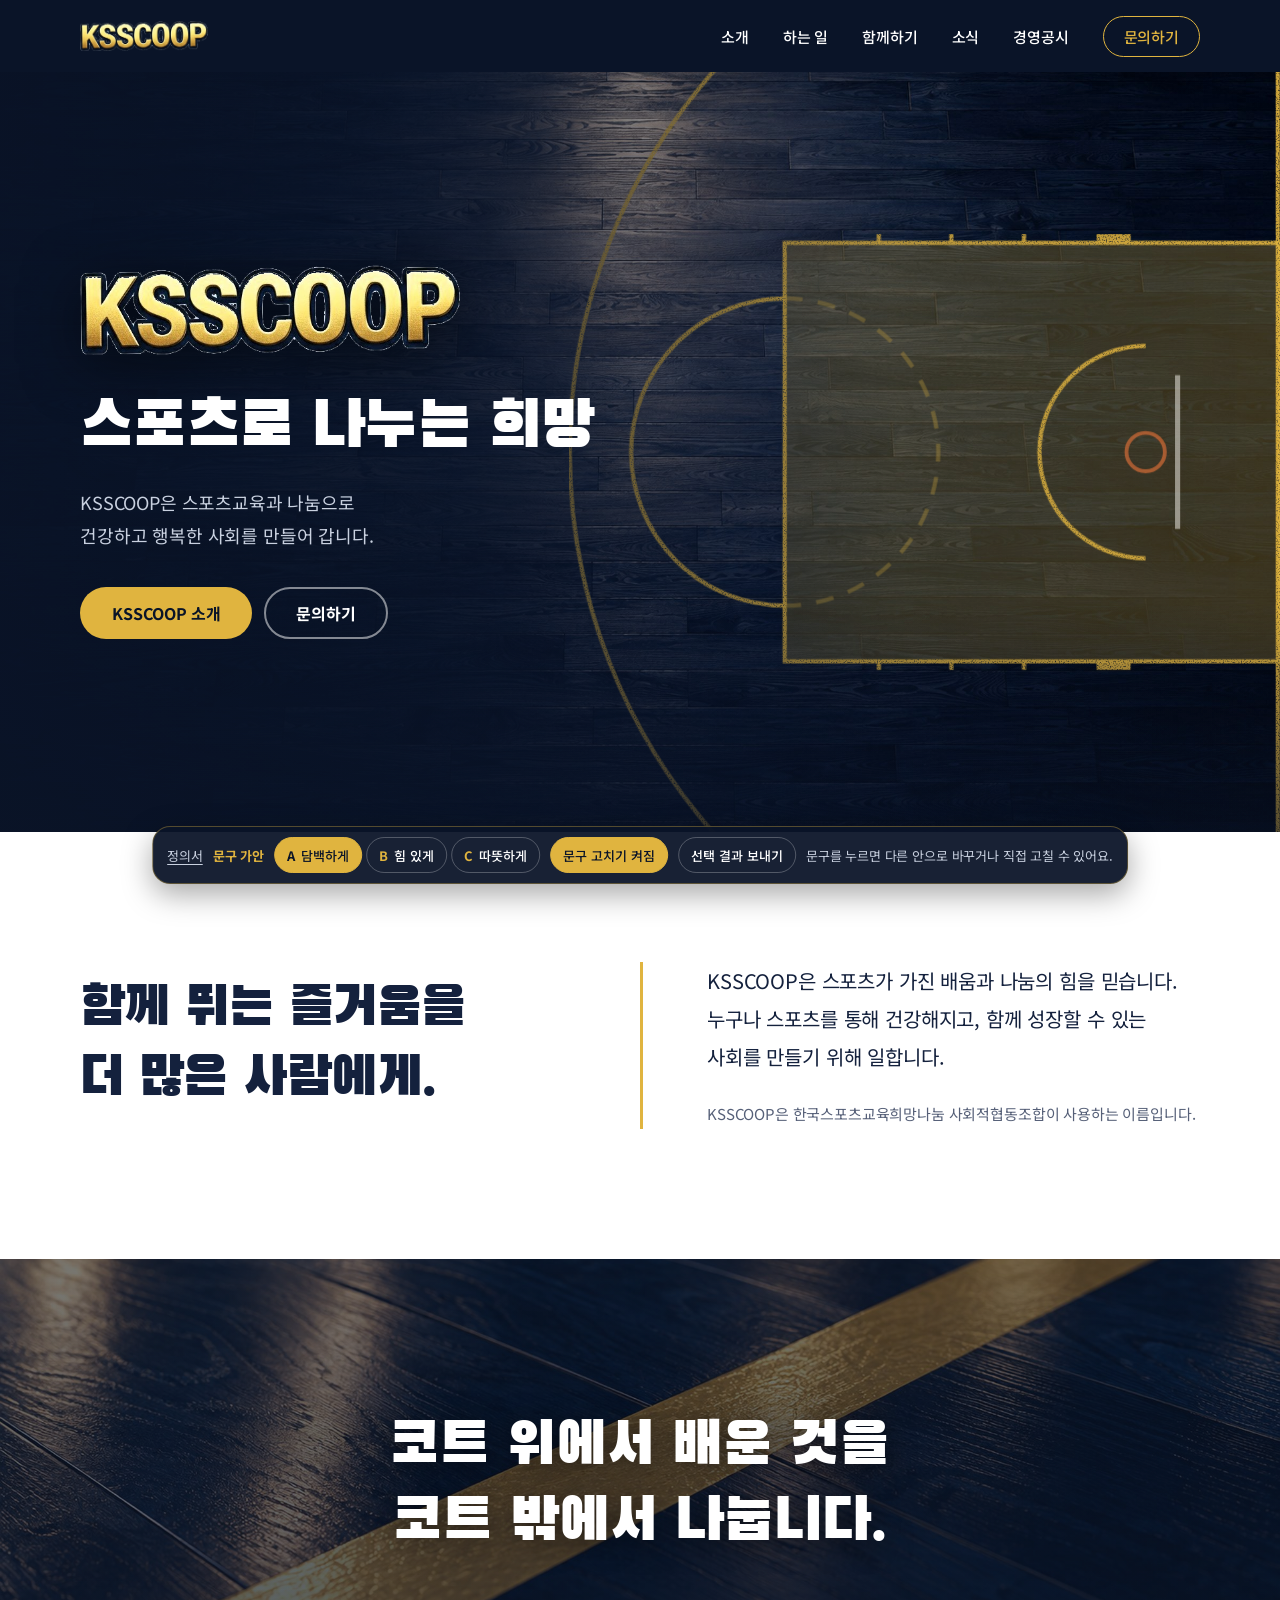
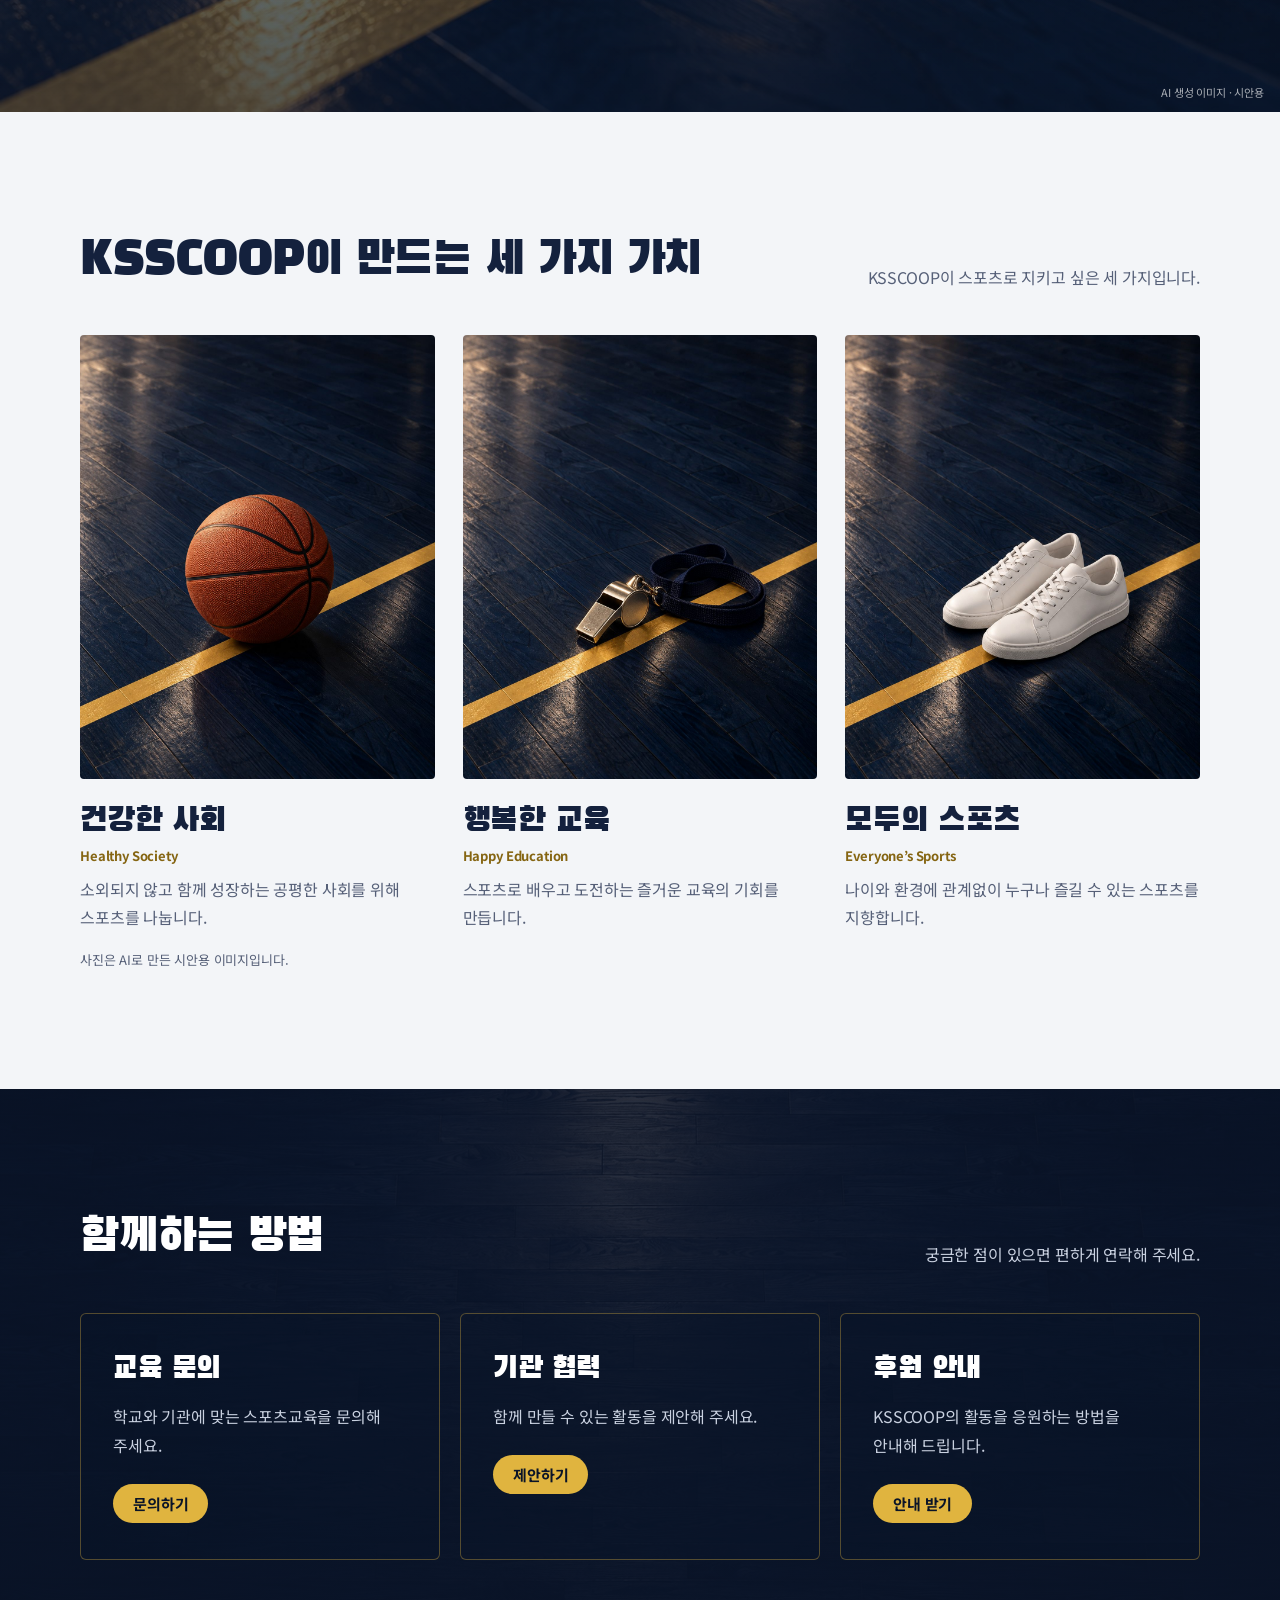
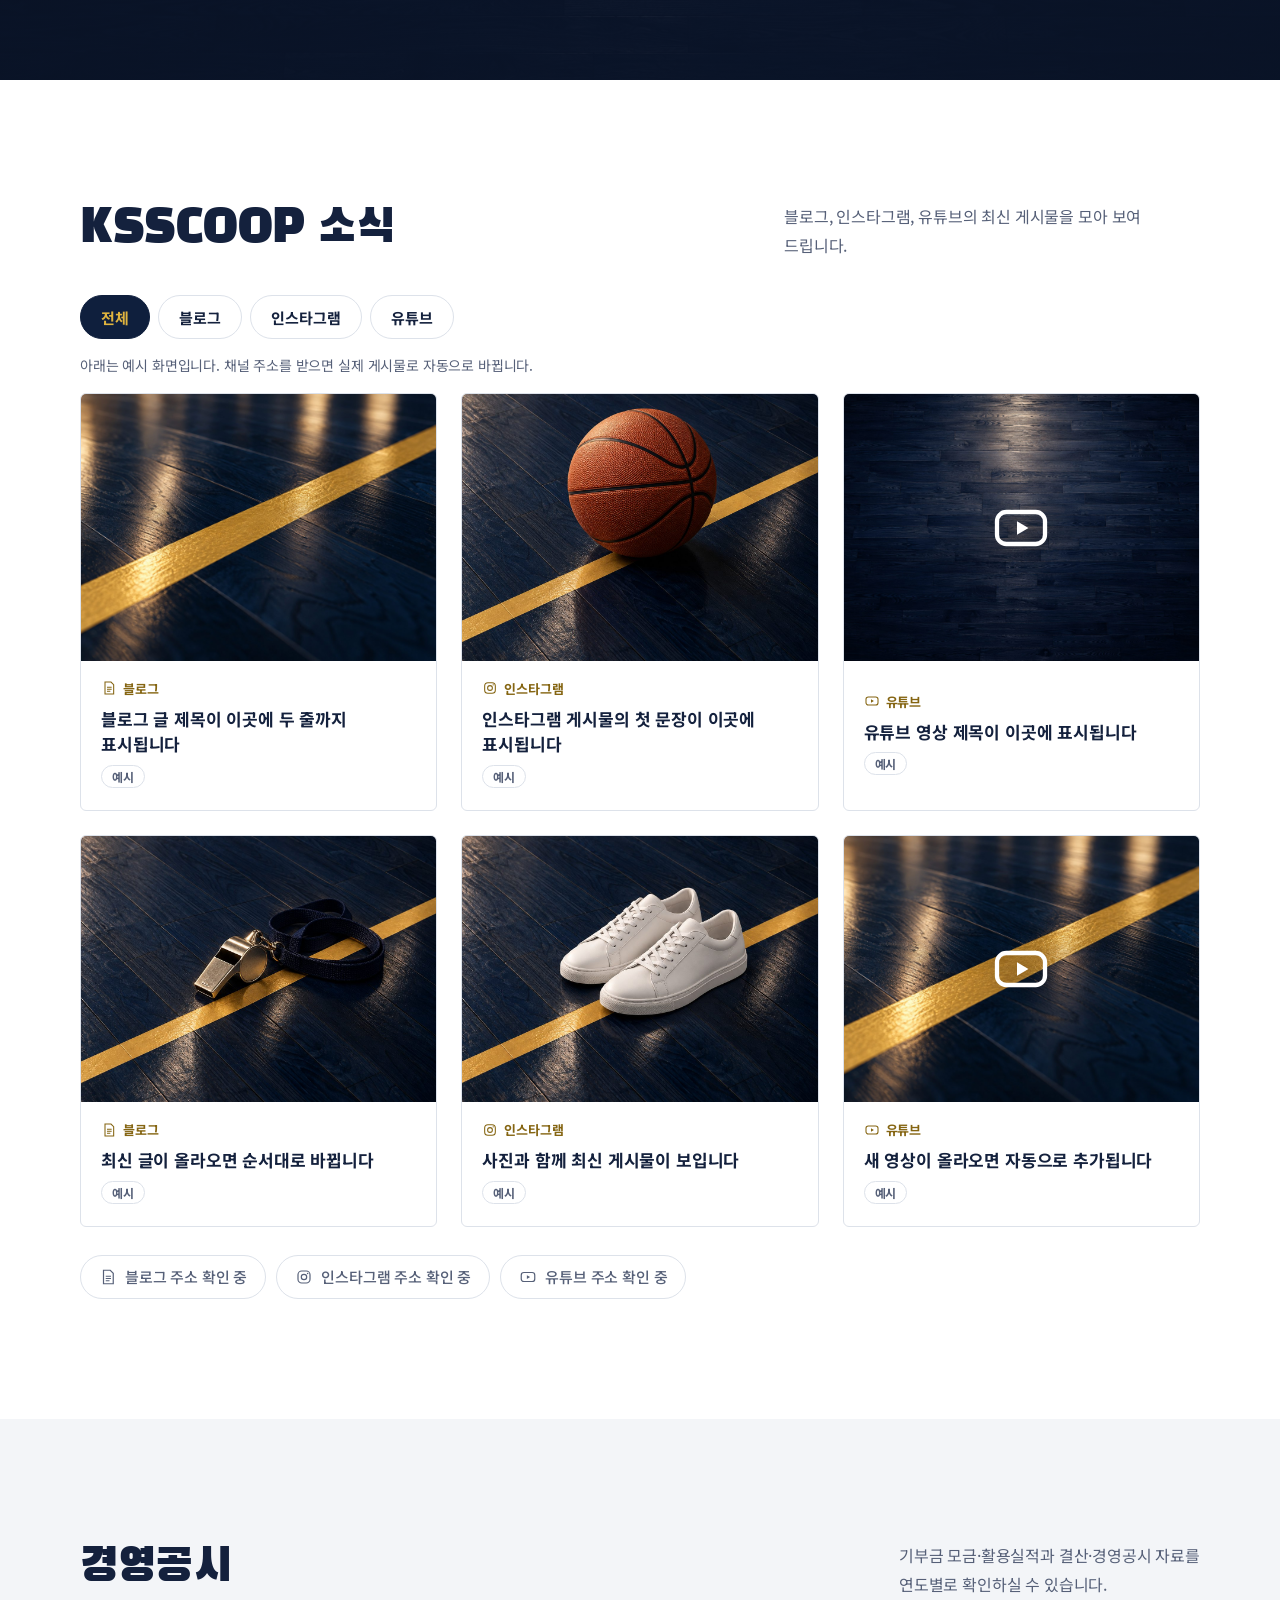
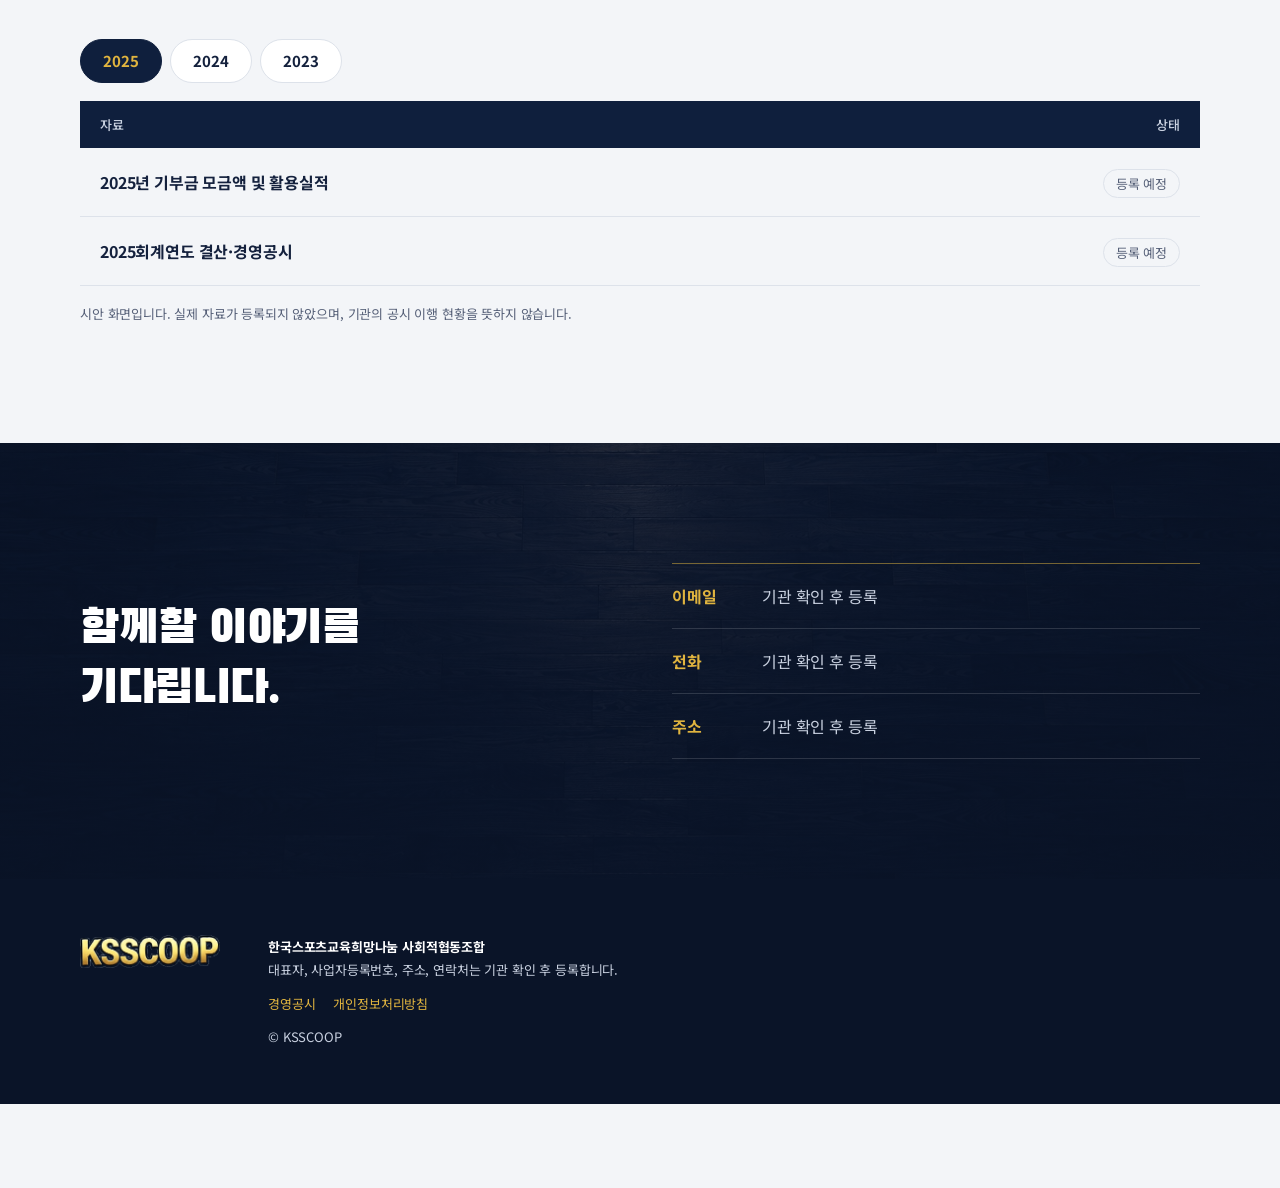
==== commit 556eccae: "Show labeled example cards in the news section until channels are connected Co-Authored-By: Claude O" ====
--- a/site/index.html
+++ b/site/index.html
@@ -149,6 +149,7 @@
         <button type="button" role="tab" data-channel="instagram" aria-selected="false">인스타그램</button>
         <button type="button" role="tab" data-channel="youtube" aria-selected="false">유튜브</button>
       </div>
+      <p class="news-notice">아래는 예시 화면입니다. 채널 주소를 받으면 실제 게시물로 자동으로 바뀝니다.</p>
       <ul class="news-grid" aria-live="polite"></ul>
       <div class="channel-links"></div>
     </div>
--- a/site/style.css
+++ b/site/style.css
@@ -158,15 +158,19 @@
 .news-link { display: grid; height: 100%; border-radius: 6px; overflow: hidden; border: 1px solid var(--line); background: var(--white); transition: box-shadow 0.2s; }
 a.news-link:hover { box-shadow: 0 10px 30px rgba(15, 31, 61, 0.12); }
 .news-card .thumb { aspect-ratio: 4 / 3; background: var(--paper); display: grid; place-items: center; color: #b8c0cf; overflow: hidden; }
-.news-card .thumb img { width: 100%; height: 100%; object-fit: cover; }
+.news-card .thumb img { position: absolute; inset: 0; width: 100%; height: 100%; object-fit: cover; }
 .news-card .thumb svg { width: 56px; height: 56px; }
 .news-body { padding: 18px 20px 22px; display: grid; gap: 8px; align-content: start; }
 .news-body h3 { font-size: 17px; font-weight: 700; line-height: 1.5; display: -webkit-box; -webkit-line-clamp: 2; -webkit-box-orient: vertical; overflow: hidden; }
 .news-body time, .empty-note { font-size: 13px; color: var(--muted); }
 .chip { display: inline-flex; align-items: center; gap: 6px; justify-self: start; font-size: 13px; font-weight: 700; color: var(--gold-ink); }
 .chip svg { width: 16px; height: 16px; }
-.news-card.is-empty .news-link { border-style: dashed; background: var(--paper); }
-.news-card.is-empty .thumb { background: transparent; border-bottom: 1px dashed var(--line); }
+.news-notice { font-size: 14px; color: var(--muted); margin: -8px 0 18px; }
+.news-card .thumb { position: relative; }
+.news-card .play { position: absolute; inset: 0; display: grid; place-items: center; color: var(--white); }
+.news-card .play svg { width: 64px; height: 64px; filter: drop-shadow(0 4px 12px rgba(0, 0, 0, 0.5)); }
+.news-card.is-demo .thumb img { object-position: center 82%; }
+.demo-tag { justify-self: start; font-size: 12px; font-weight: 700; color: var(--muted); border: 1px solid var(--line); border-radius: 999px; padding: 2px 10px; }
 .channel-links { display: flex; gap: 10px; flex-wrap: wrap; margin-top: 28px; }
 .channel-link {
   display: inline-flex; align-items: center; gap: 8px; min-height: 44px; padding: 0 18px; border-radius: 999px;
@@ -255,7 +259,6 @@
   .join-grid a { padding: 28px 24px; }
   .news-tabs { margin: 24px 0 18px; }
   .news-tabs button { padding: 0 14px; }
-  .news-card.is-empty .thumb { aspect-ratio: 16 / 6; }
   .about-grid { grid-template-columns: 1fr; gap: 28px; }
   .about h2 { padding-right: 0; }
   .about-copy { padding-left: 20px; }
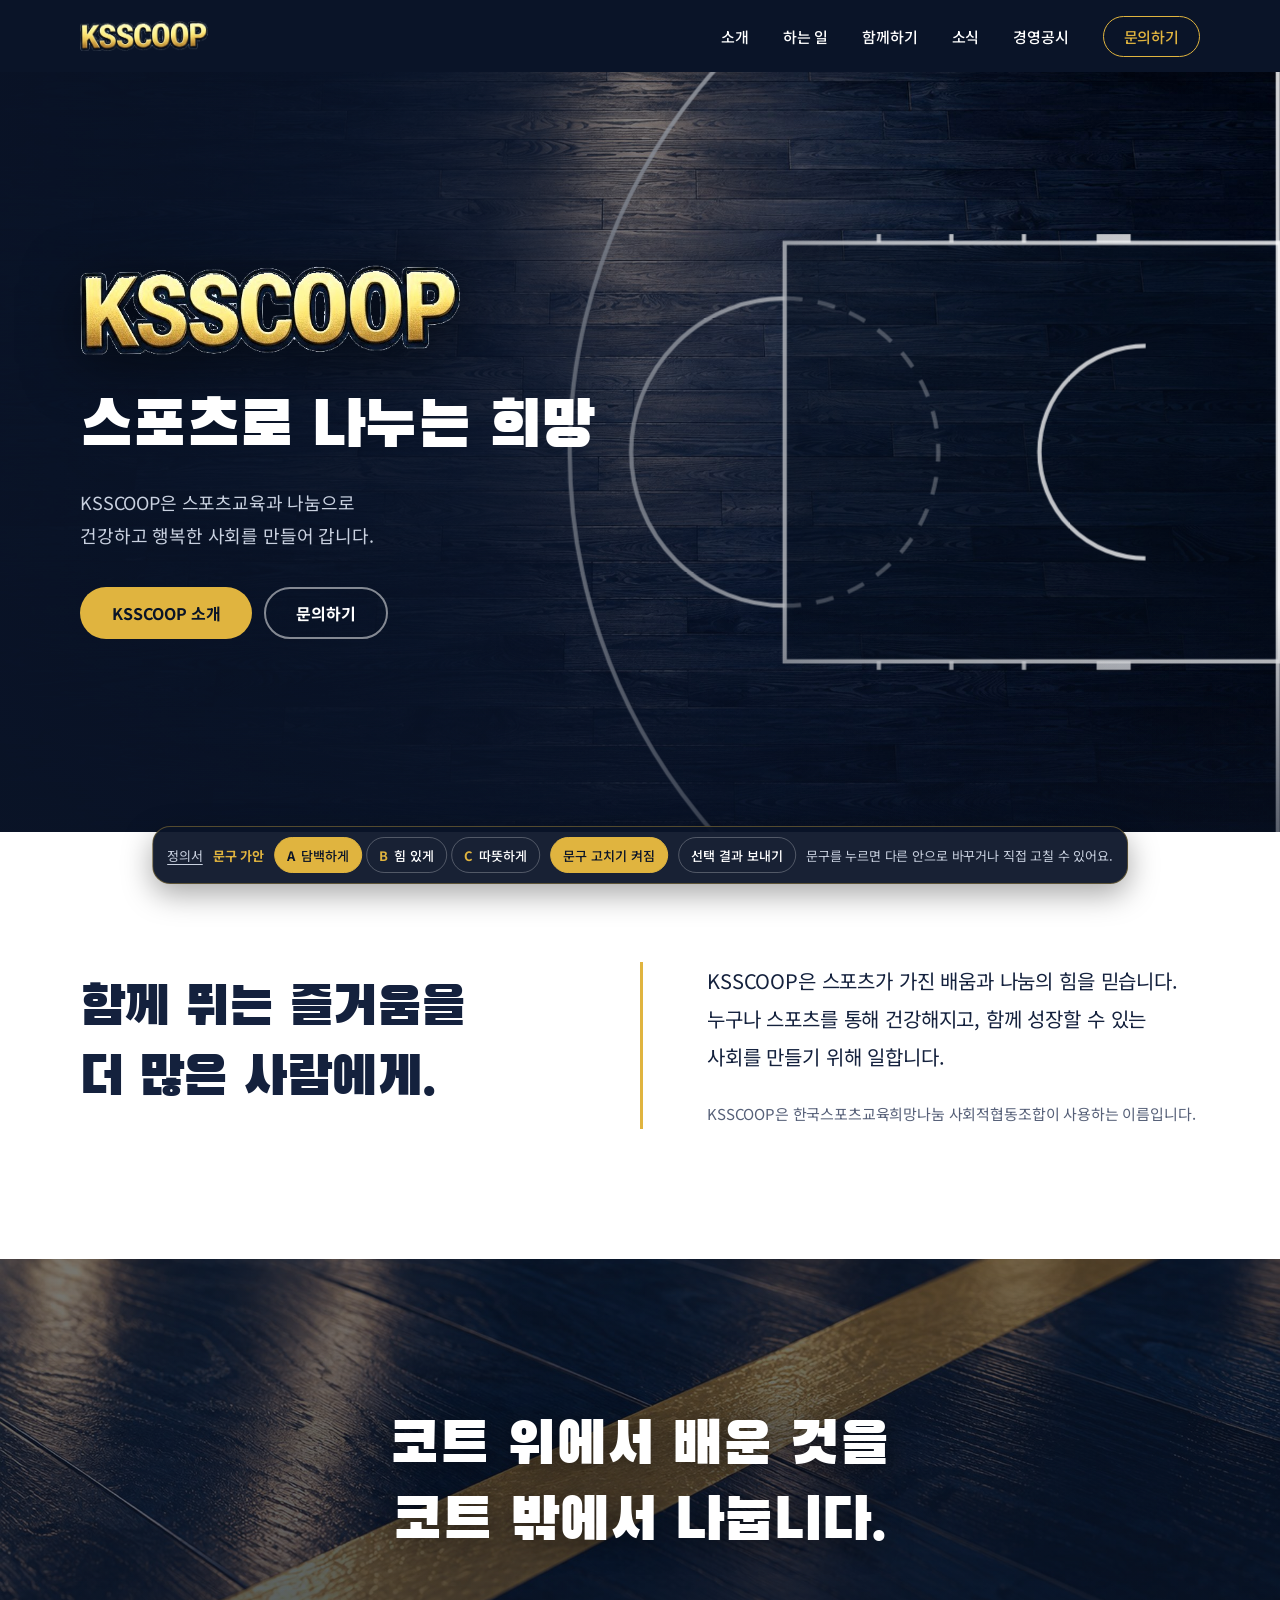
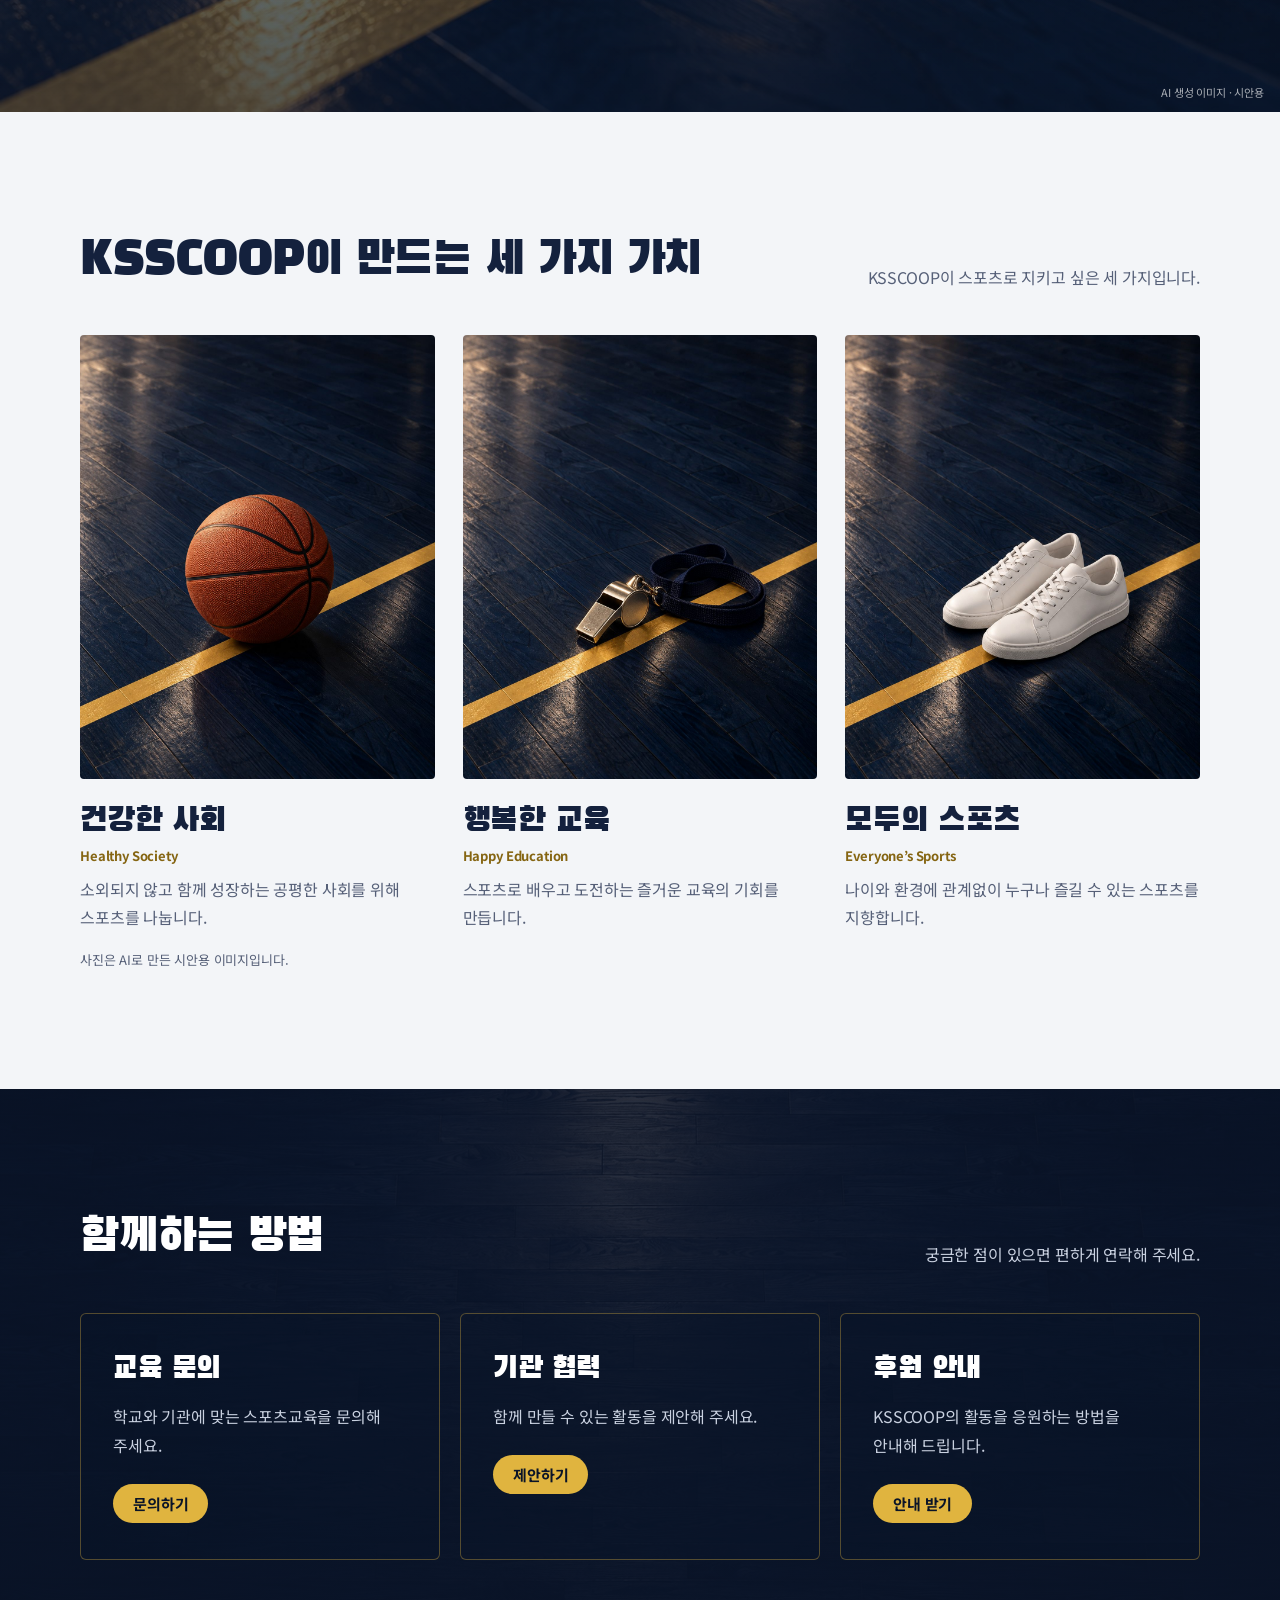
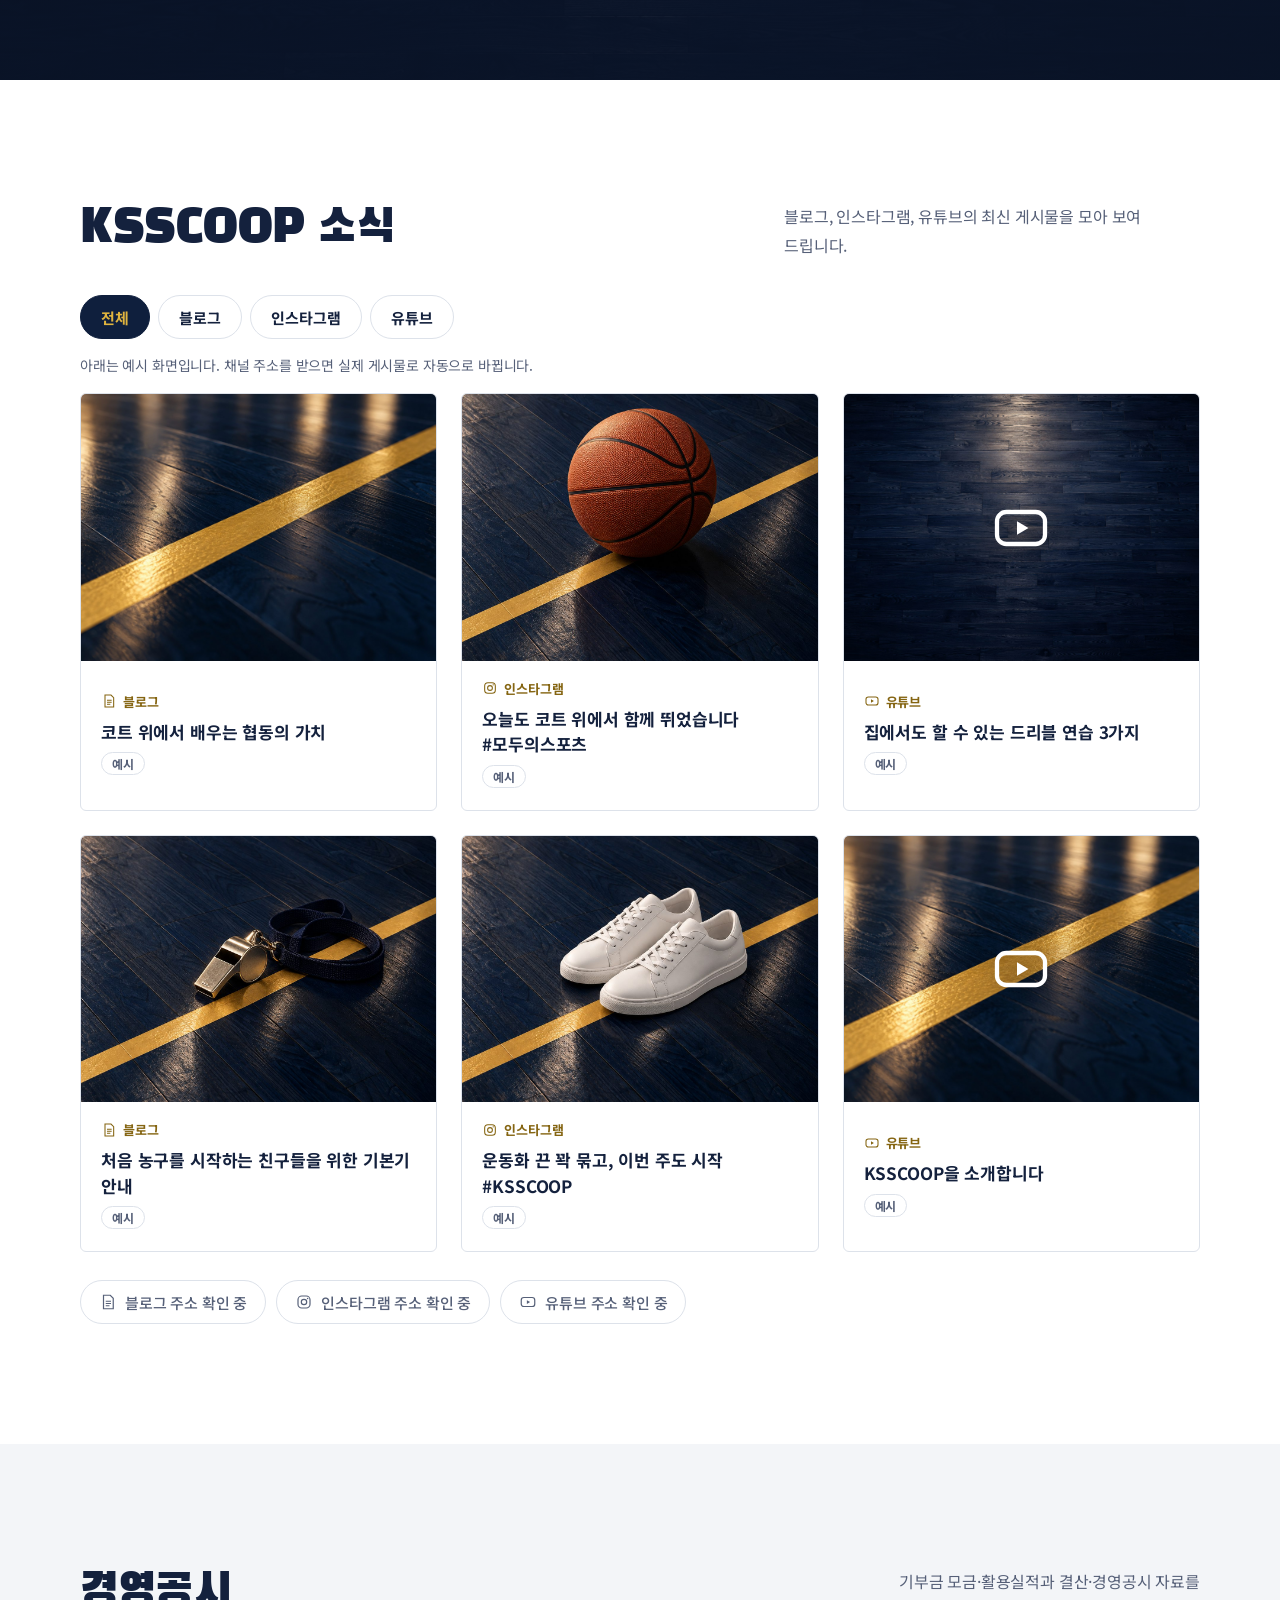
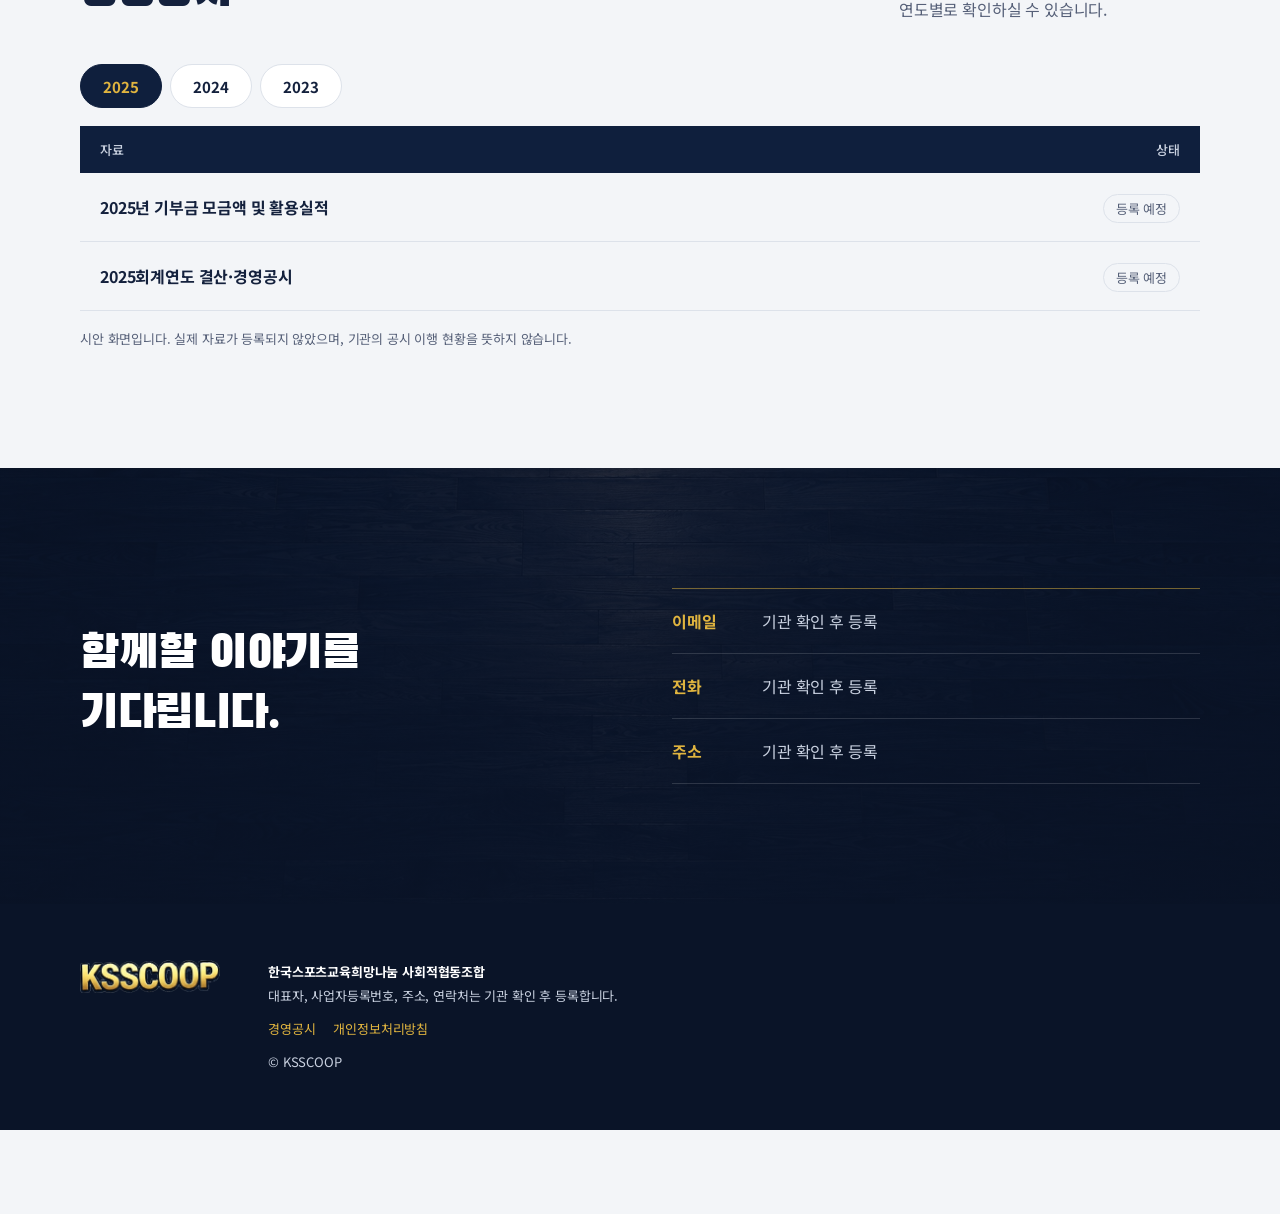
==== commit b50ee109: "Use white regulation court lines in the hero and realistic example titles in news Co-Authored-By: Cl" ====
--- a/site/index.html
+++ b/site/index.html
@@ -32,17 +32,10 @@
 <main id="main">
   <section class="hero" id="top">
     <div class="hero-floor" aria-hidden="true"></div>
-    <!-- 반쪽 코트(FIBA). 세로 15m = 1000 단위(1m ≈ 66.7), 골밑이 오른쪽. 선 폭은 실제 규격 5cm -->
+    <!-- 반쪽 코트(FIBA). 세로 15m = 1000 단위(1m ≈ 66.7), 골밑이 오른쪽. 선 폭은 실제 규격 5cm, 흰색 -->
     <svg class="court" viewBox="0 0 1000 1000" preserveAspectRatio="xMaxYMid slice" aria-hidden="true">
-      <defs>
-        <filter id="worn" x="0" y="0" width="100%" height="100%">
-          <feTurbulence type="fractalNoise" baseFrequency="0.9" numOctaves="2" seed="7" result="noise"/>
-          <feColorMatrix in="noise" type="matrix" values="0 0 0 0 0  0 0 0 0 0  0 0 0 0 0  0 0 0 -2.2 2.1" result="mask"/>
-          <feComposite in="SourceGraphic" in2="mask" operator="in"/>
-        </filter>
-      </defs>
       <rect class="paint" x="613" y="336.5" width="387" height="327"/>
-      <g class="lines" filter="url(#worn)">
+      <g class="lines">
         <line class="line" x1="998.3" y1="0" x2="998.3" y2="1000" pathLength="1"/>
         <rect class="line" x="613" y="336.5" width="387" height="327" pathLength="1"/>
         <path class="line" d="M613 380 A120 120 0 0 0 613 620" pathLength="1"/>
@@ -61,8 +54,6 @@
         </g>
       </g>
       <path class="line soft" d="M613 380 A120 120 0 0 1 613 620"/>
-      <line class="board" x1="920" y1="440" x2="920" y2="560"/>
-      <circle class="rim" cx="895" cy="500" r="15"/>
     </svg>
     <div class="hero-shade" aria-hidden="true"></div>
     <div class="wrap hero-inner">
--- a/site/style.css
+++ b/site/style.css
@@ -63,12 +63,10 @@
   background: url("assets/ai/court-floor.jpg") 60% 30% / cover no-repeat, var(--court);
 }
 .court { position: absolute; inset: 0; width: 100%; height: 100%; z-index: -2; }
-.paint { fill: #e0b43f; opacity: 0.26; mix-blend-mode: soft-light; }
-.line { fill: none; stroke: var(--gold); stroke-width: 3.33; stroke-opacity: 0.92; }
-.marks rect { fill: var(--gold); fill-opacity: 0.92; }
-.line.soft { stroke-width: 3.33; stroke-opacity: 0.35; stroke-dasharray: 14 12; }
-.board { stroke: #f4f1e8; stroke-width: 4; stroke-opacity: 0.55; }
-.rim { fill: none; stroke: #e2733a; stroke-width: 3; stroke-opacity: 0.7; }
+.paint { fill: #07101f; opacity: 0.45; }
+.line { fill: none; stroke: #ffffff; stroke-width: 3.33; stroke-opacity: 0.82; }
+.marks rect { fill: #ffffff; fill-opacity: 0.82; }
+.line.soft { stroke-opacity: 0.3; stroke-dasharray: 14 12; }
 .hero-shade {
   position: absolute; inset: 0; z-index: -1;
   background:
@@ -86,7 +84,7 @@
 
 @media (prefers-reduced-motion: no-preference) {
   .lines .line { stroke-dasharray: 1; stroke-dashoffset: 0; animation: draw 2s cubic-bezier(.6, 0, .2, 1) both; }
-  .paint, .marks, .soft, .board, .rim { animation: fade 1s 1.2s ease both; }
+  .paint, .marks, .soft { animation: fade 1s 1.2s ease both; }
   .hero-inner > * { animation: rise 0.8s cubic-bezier(.2, .8, .2, 1) both; }
   .hero-inner > :nth-child(2) { animation-delay: 0.1s; }
   .hero-inner > :nth-child(3) { animation-delay: 0.2s; }
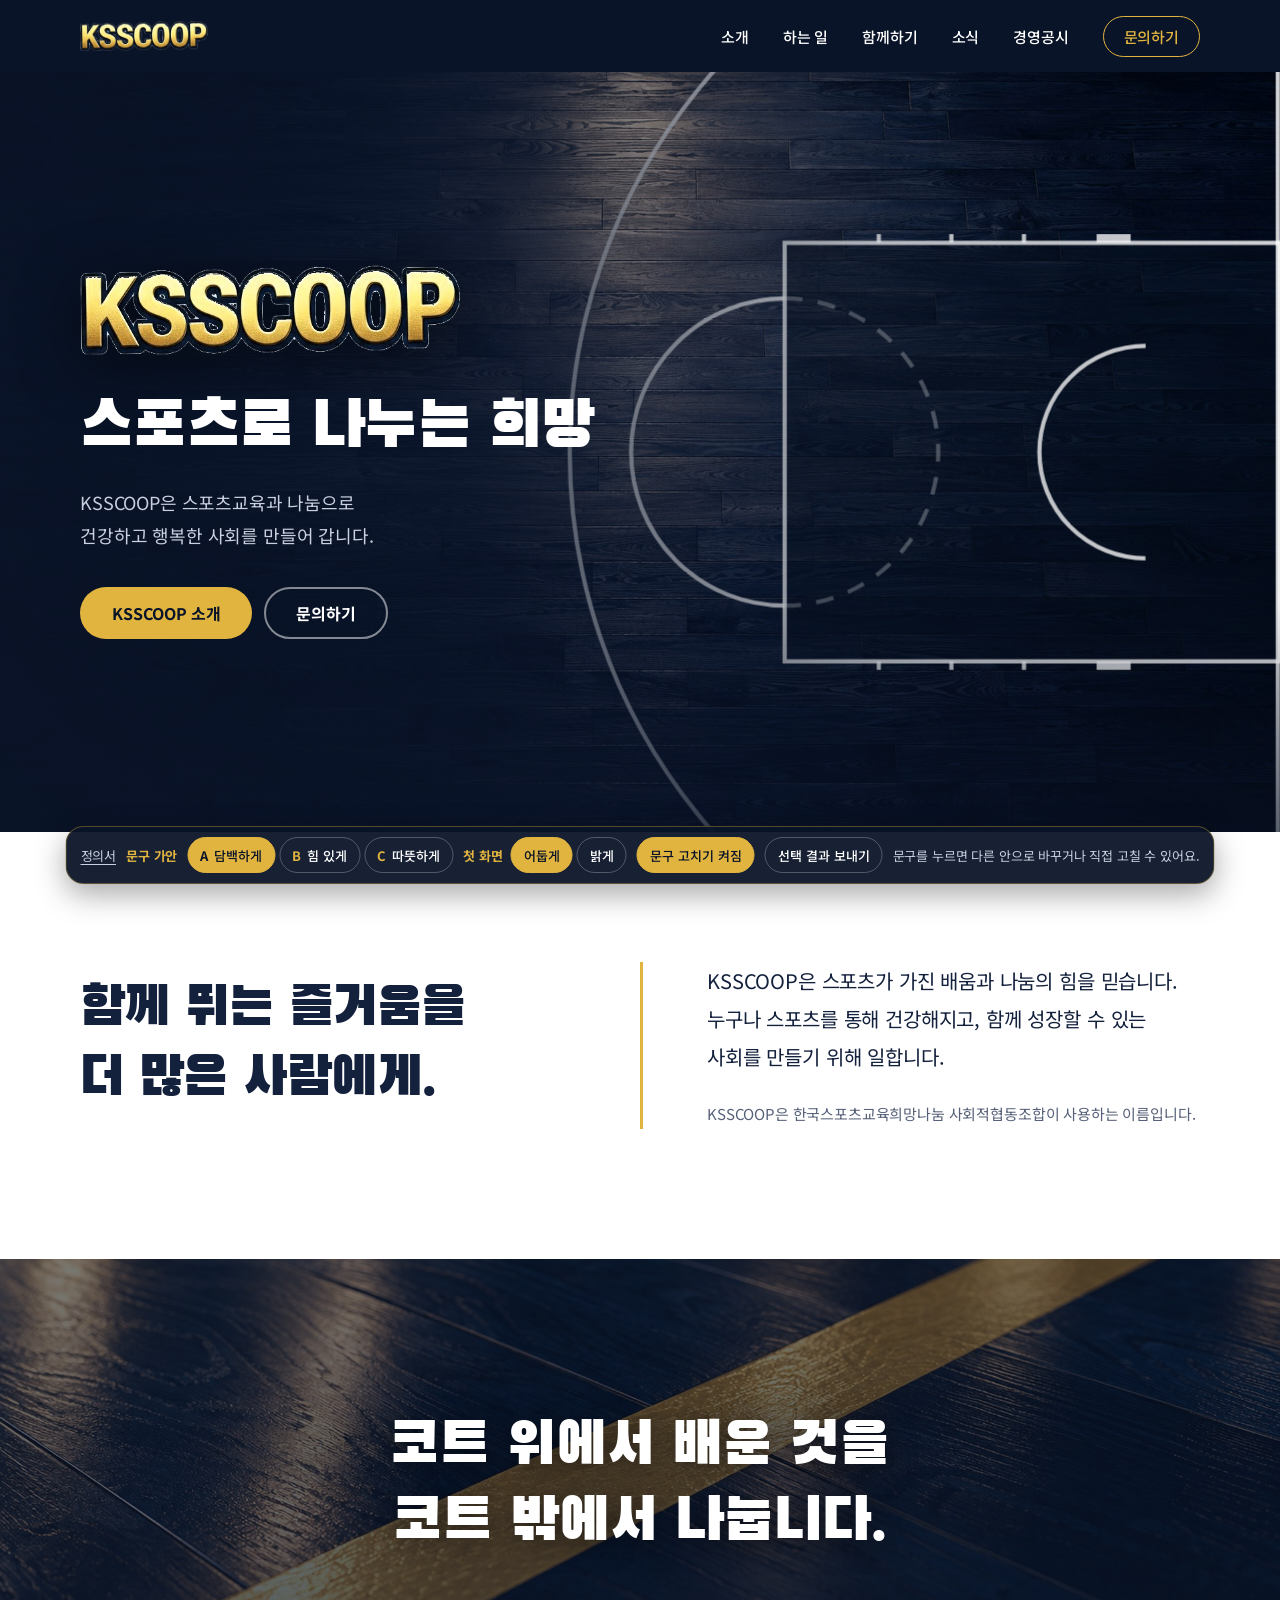
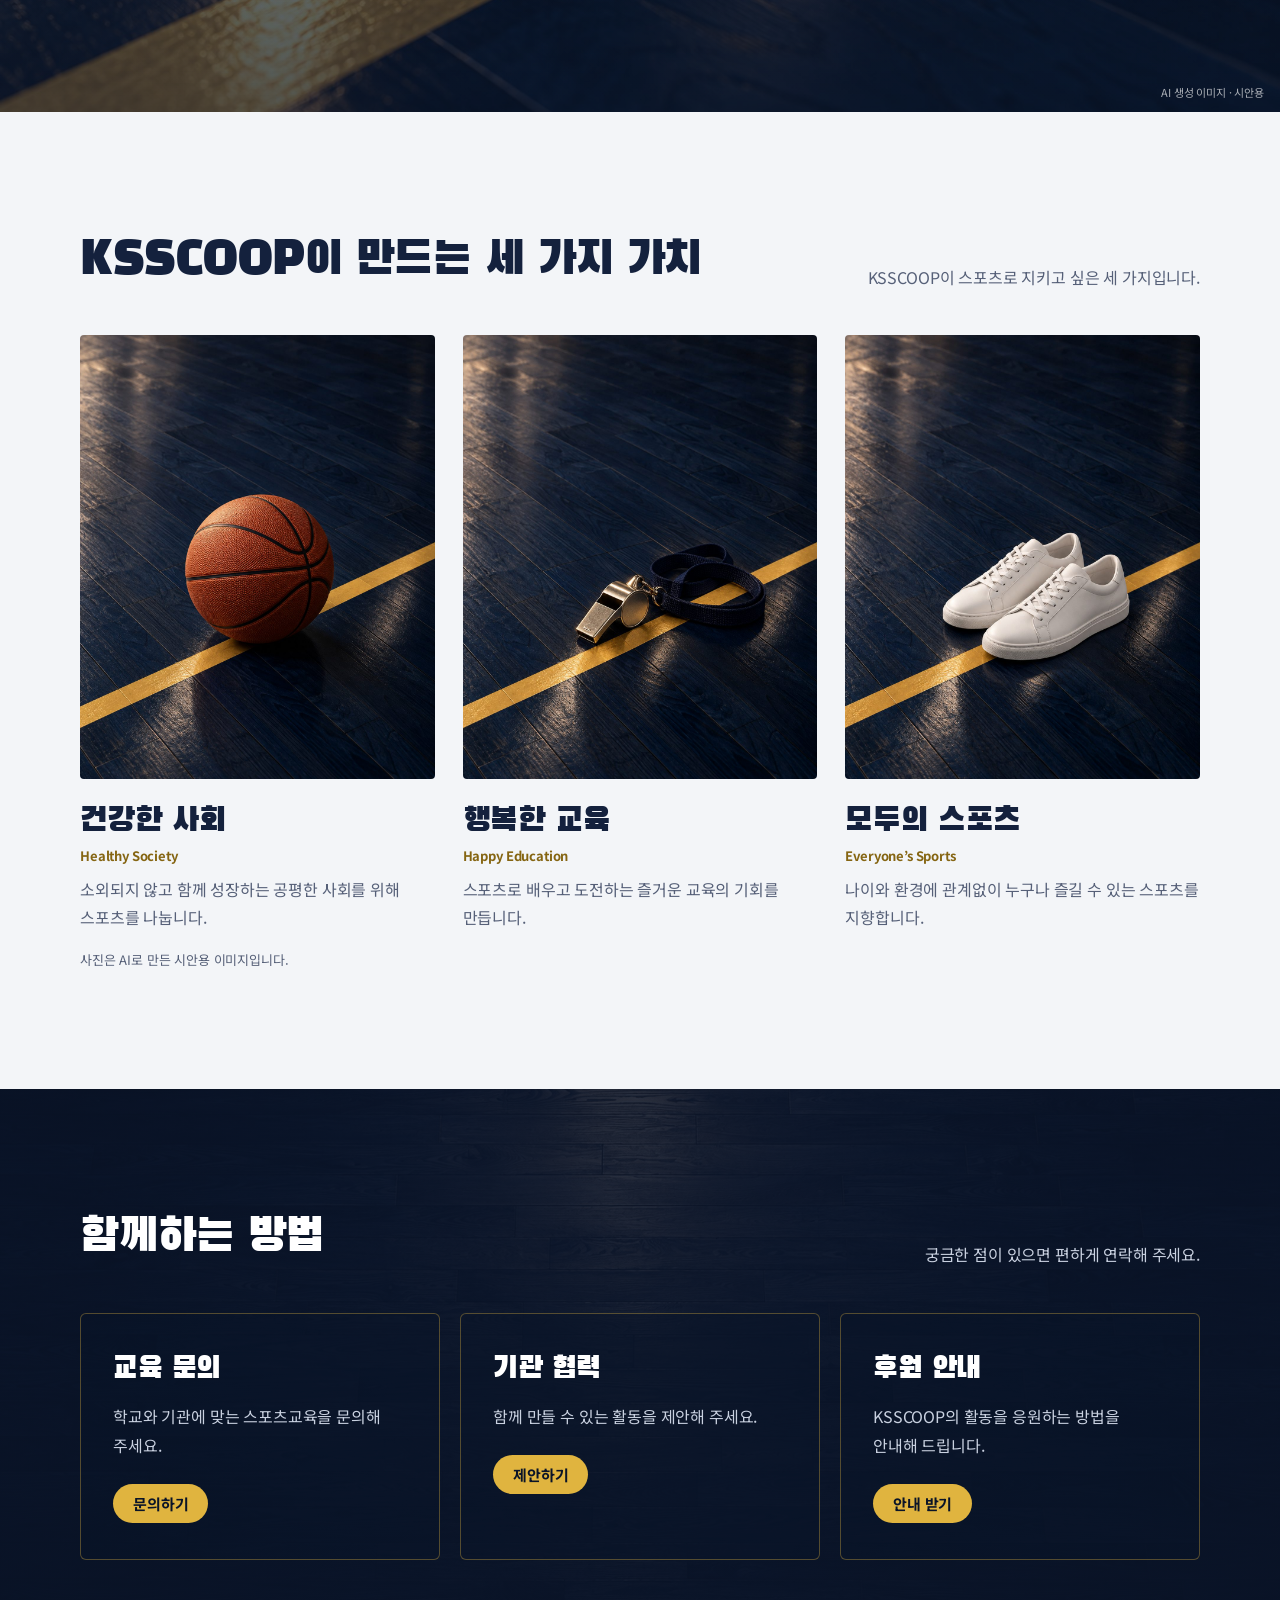
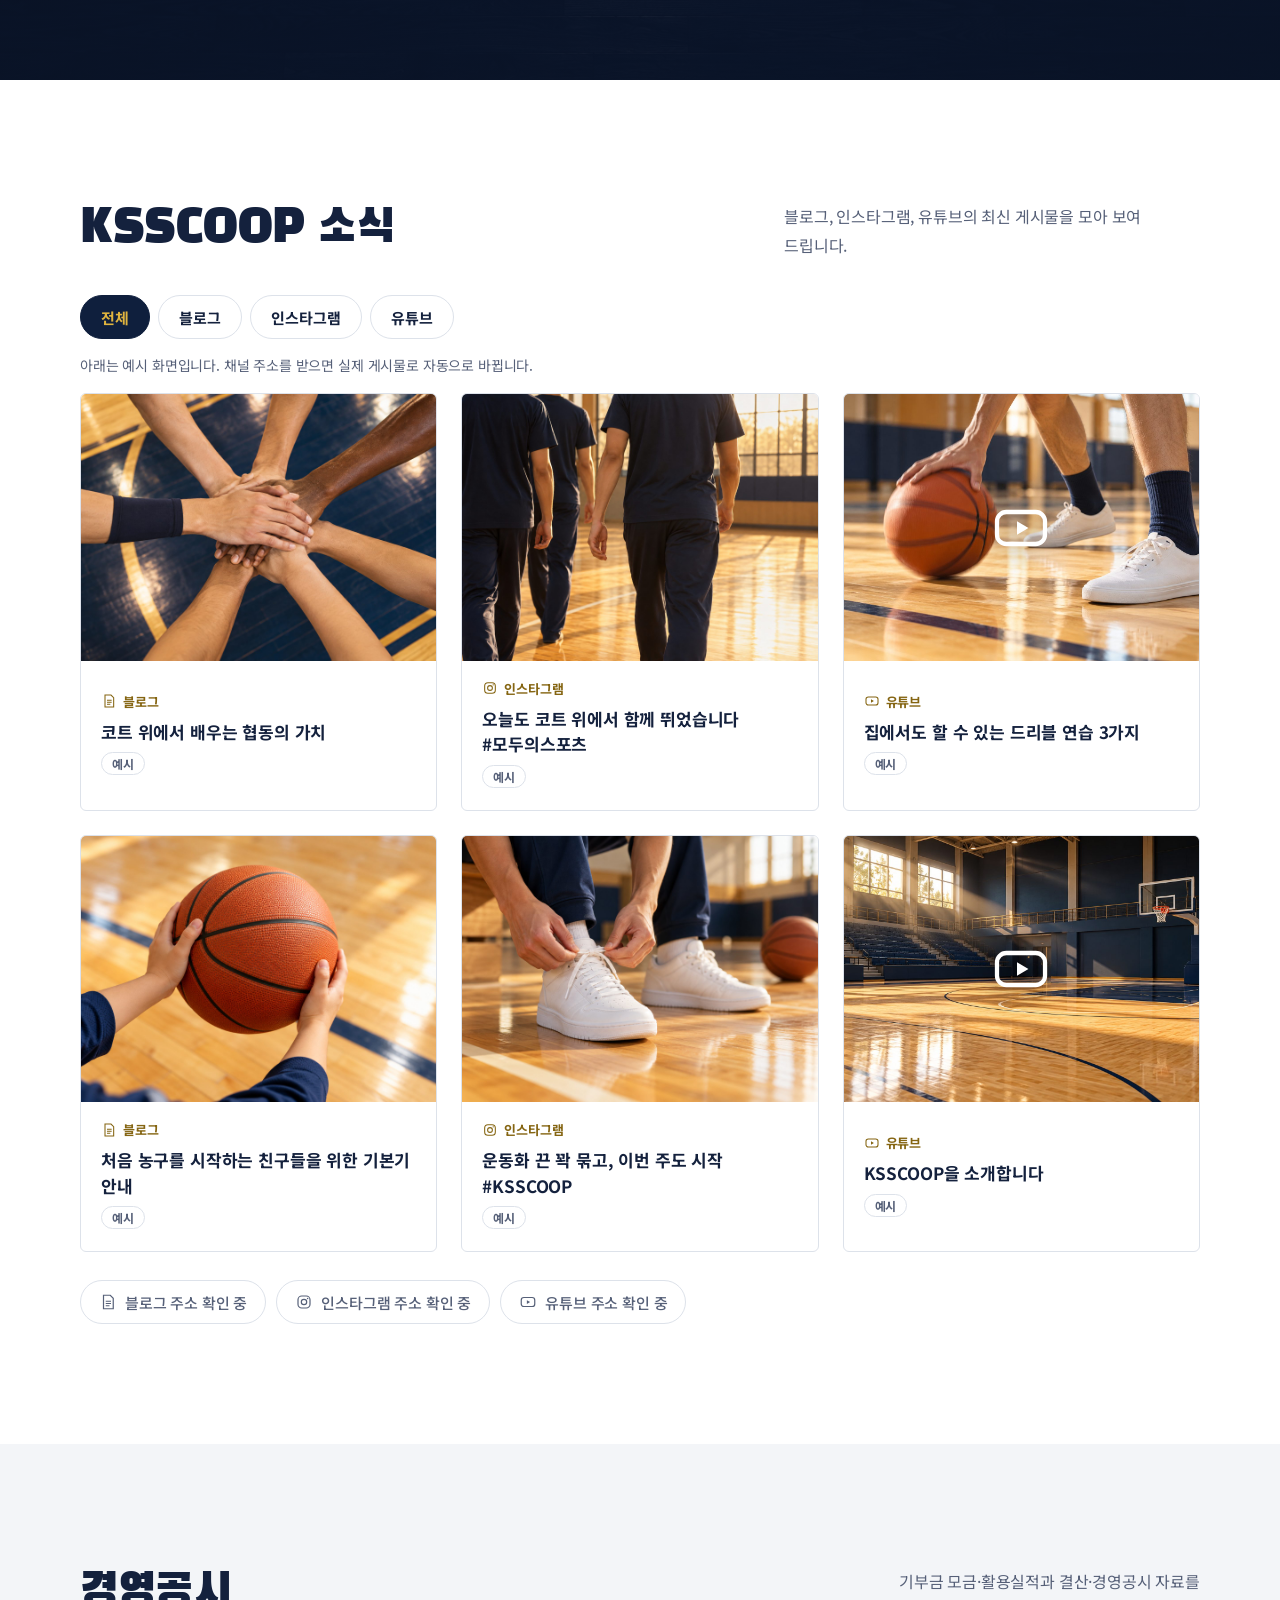
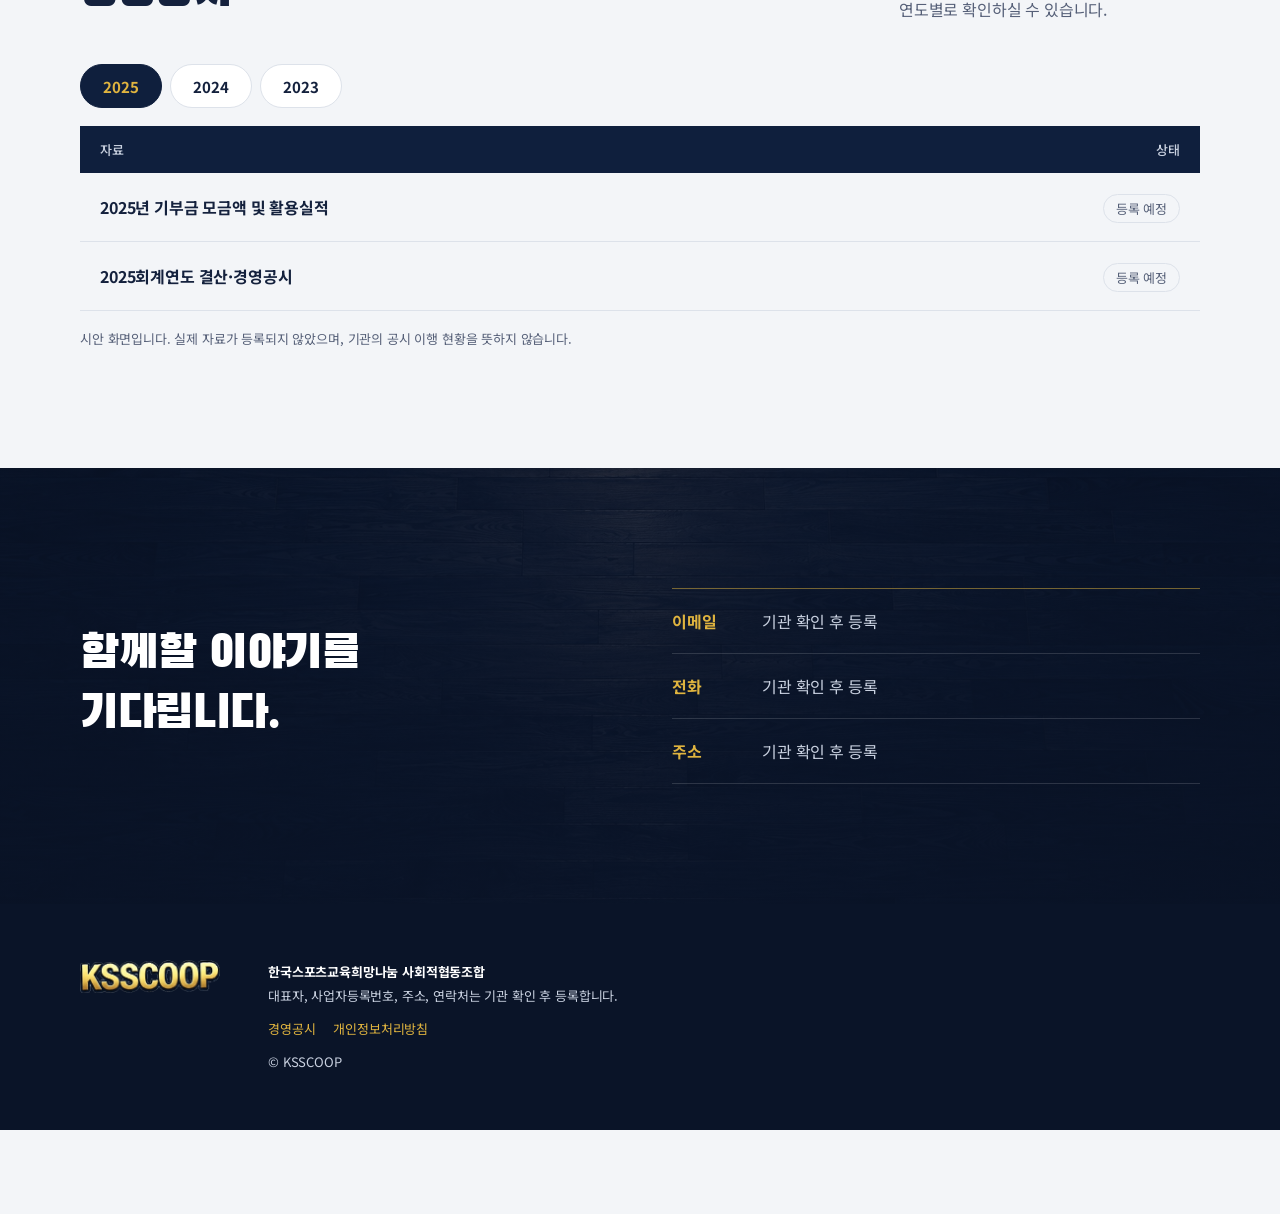
==== commit 3e5cf113: "Add a light hero option for comparison and GPT-made example images in the news section Co-Authored-B" ====
--- a/site/index.html
+++ b/site/index.html
@@ -199,6 +199,11 @@
   <a class="review-doc" href="../index.html">정의서</a>
   <span class="review-title">문구 가안</span>
   <div class="review-variants" role="group" aria-label="전체 문구 가안 선택"></div>
+  <div class="review-variants review-theme" role="group" aria-label="첫 화면 바탕">
+    <span class="review-title">첫 화면</span>
+    <button type="button" data-theme="dark" aria-pressed="true">어둡게</button>
+    <button type="button" data-theme="light" aria-pressed="false">밝게</button>
+  </div>
   <button type="button" class="review-toggle" aria-pressed="true">문구 고치기 켜짐</button>
   <button type="button" class="review-send">선택 결과 보내기</button>
   <span class="review-status" aria-live="polite"></span>
--- a/site/style.css
+++ b/site/style.css
@@ -167,7 +167,7 @@
 .news-card .thumb { position: relative; }
 .news-card .play { position: absolute; inset: 0; display: grid; place-items: center; color: var(--white); }
 .news-card .play svg { width: 64px; height: 64px; filter: drop-shadow(0 4px 12px rgba(0, 0, 0, 0.5)); }
-.news-card.is-demo .thumb img { object-position: center 82%; }
+.news-card.is-demo .thumb img { object-position: center; }
 .demo-tag { justify-self: start; font-size: 12px; font-weight: 700; color: var(--muted); border: 1px solid var(--line); border-radius: 999px; padding: 2px 10px; }
 .channel-links { display: flex; gap: 10px; flex-wrap: wrap; margin-top: 28px; }
 .channel-link {
@@ -319,3 +319,32 @@
   .review-bar { bottom: 10px; padding: 10px; gap: 8px; }
   .review-status { max-width: 100%; text-align: center; flex-basis: 100%; }
 }
+
+/* ───────── 첫 화면 밝은 바탕 버전 (비교용) ───────── */
+.hero-light .site-header { background: #fbf8f2; color: var(--ink); border-bottom: 1px solid #e7dfd0; }
+.hero-light .site-header nav a:hover { color: var(--gold-ink); }
+.hero-light .site-header .nav-cta { border-color: var(--ink); color: var(--ink); }
+.hero-light .site-header .nav-cta:hover { background: var(--ink); color: var(--white); }
+.hero-light .menu-button span { background: var(--ink); }
+.hero-light .hero { background: #eadcc2; color: var(--ink); }
+.hero-light .hero-floor { background: url("assets/ai/court-floor-light.jpg") 60% 30% / cover no-repeat, #eadcc2; }
+.hero-light .line { stroke: var(--court); stroke-opacity: 0.85; }
+.hero-light .line.soft { stroke-opacity: 0.35; }
+.hero-light .marks rect { fill: var(--court); fill-opacity: 0.85; }
+.hero-light .paint { fill: var(--court); opacity: 0.14; }
+.hero-light .hero-shade {
+  background:
+    linear-gradient(90deg, rgba(251, 248, 242, 0.94) 0%, rgba(251, 248, 242, 0.78) 38%, rgba(251, 248, 242, 0.1) 70%, rgba(251, 248, 242, 0) 100%);
+}
+.hero-light .hero h1 { text-shadow: none; }
+.hero-light .hero-lead { color: #3d475c; }
+.hero-light .hero-logo { filter: drop-shadow(0 8px 20px rgba(15, 31, 61, 0.25)); }
+.hero-light .button.line { border-color: var(--ink); color: var(--ink); }
+.hero-light .button.line:hover { background: var(--ink); color: var(--white); }
+.review-theme { align-items: center; gap: 4px; }
+.review-theme .review-title { margin-right: 4px; }
+@media (max-width: 860px) {
+  .hero-light .site-header nav { background: #fbf8f2; border-top-color: #e7dfd0; }
+  .hero-light .site-header nav a { border-bottom-color: #e7dfd0; }
+  .hero-light .hero-shade { background: linear-gradient(180deg, rgba(251, 248, 242, 0.88) 0%, rgba(251, 248, 242, 0.7) 55%, rgba(251, 248, 242, 0.9) 100%); }
+}
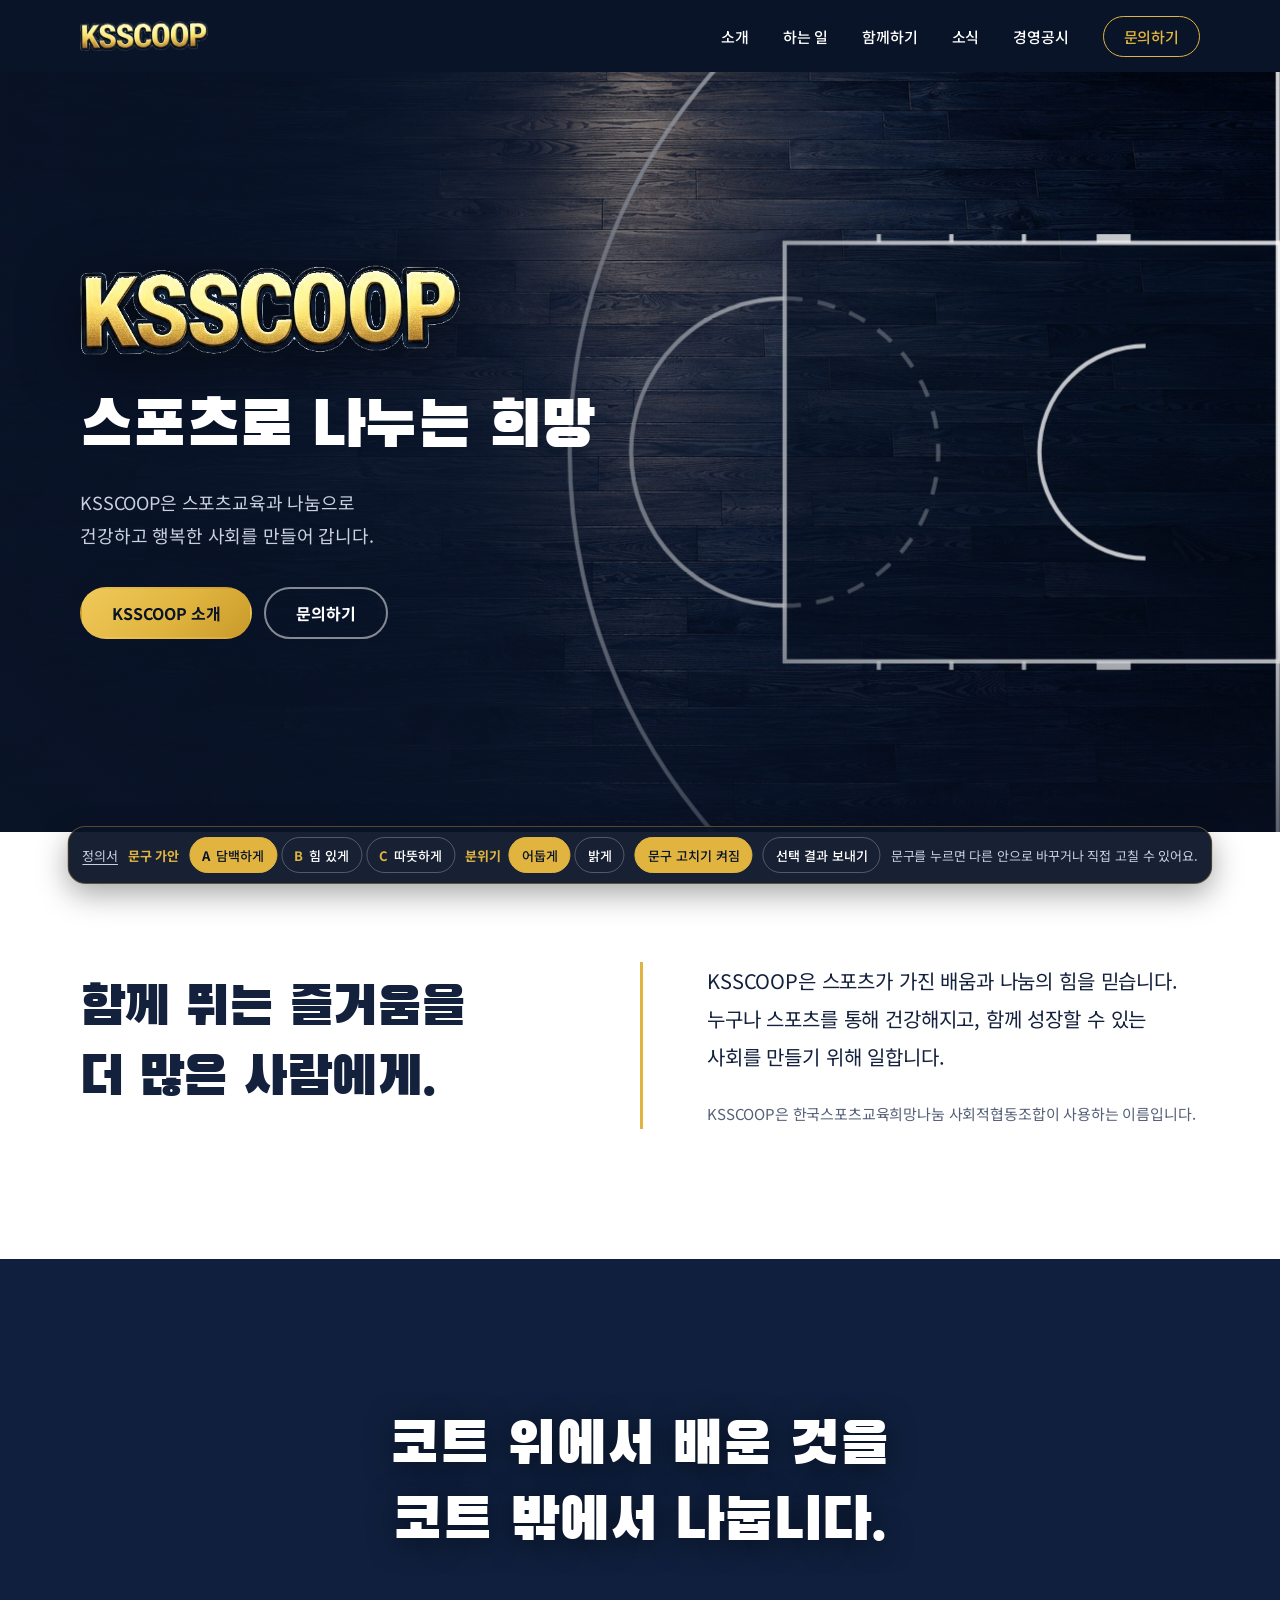
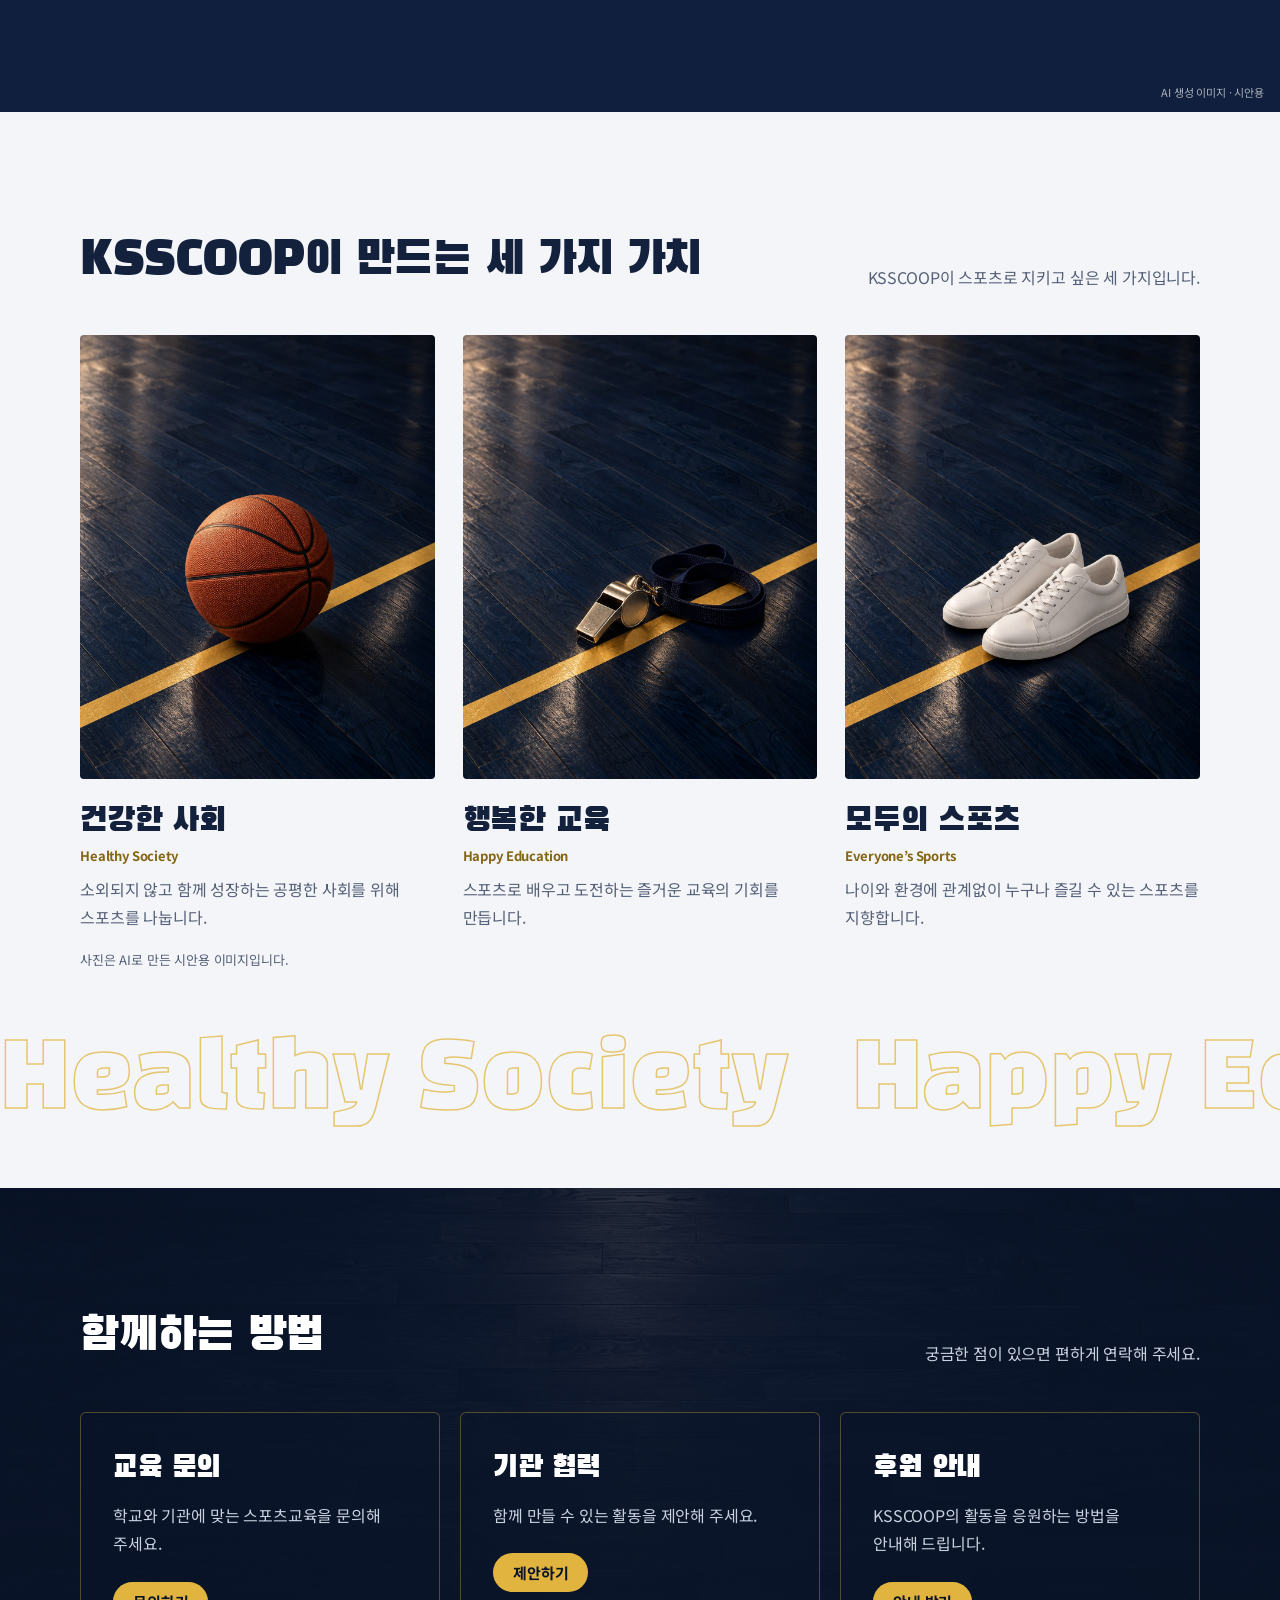
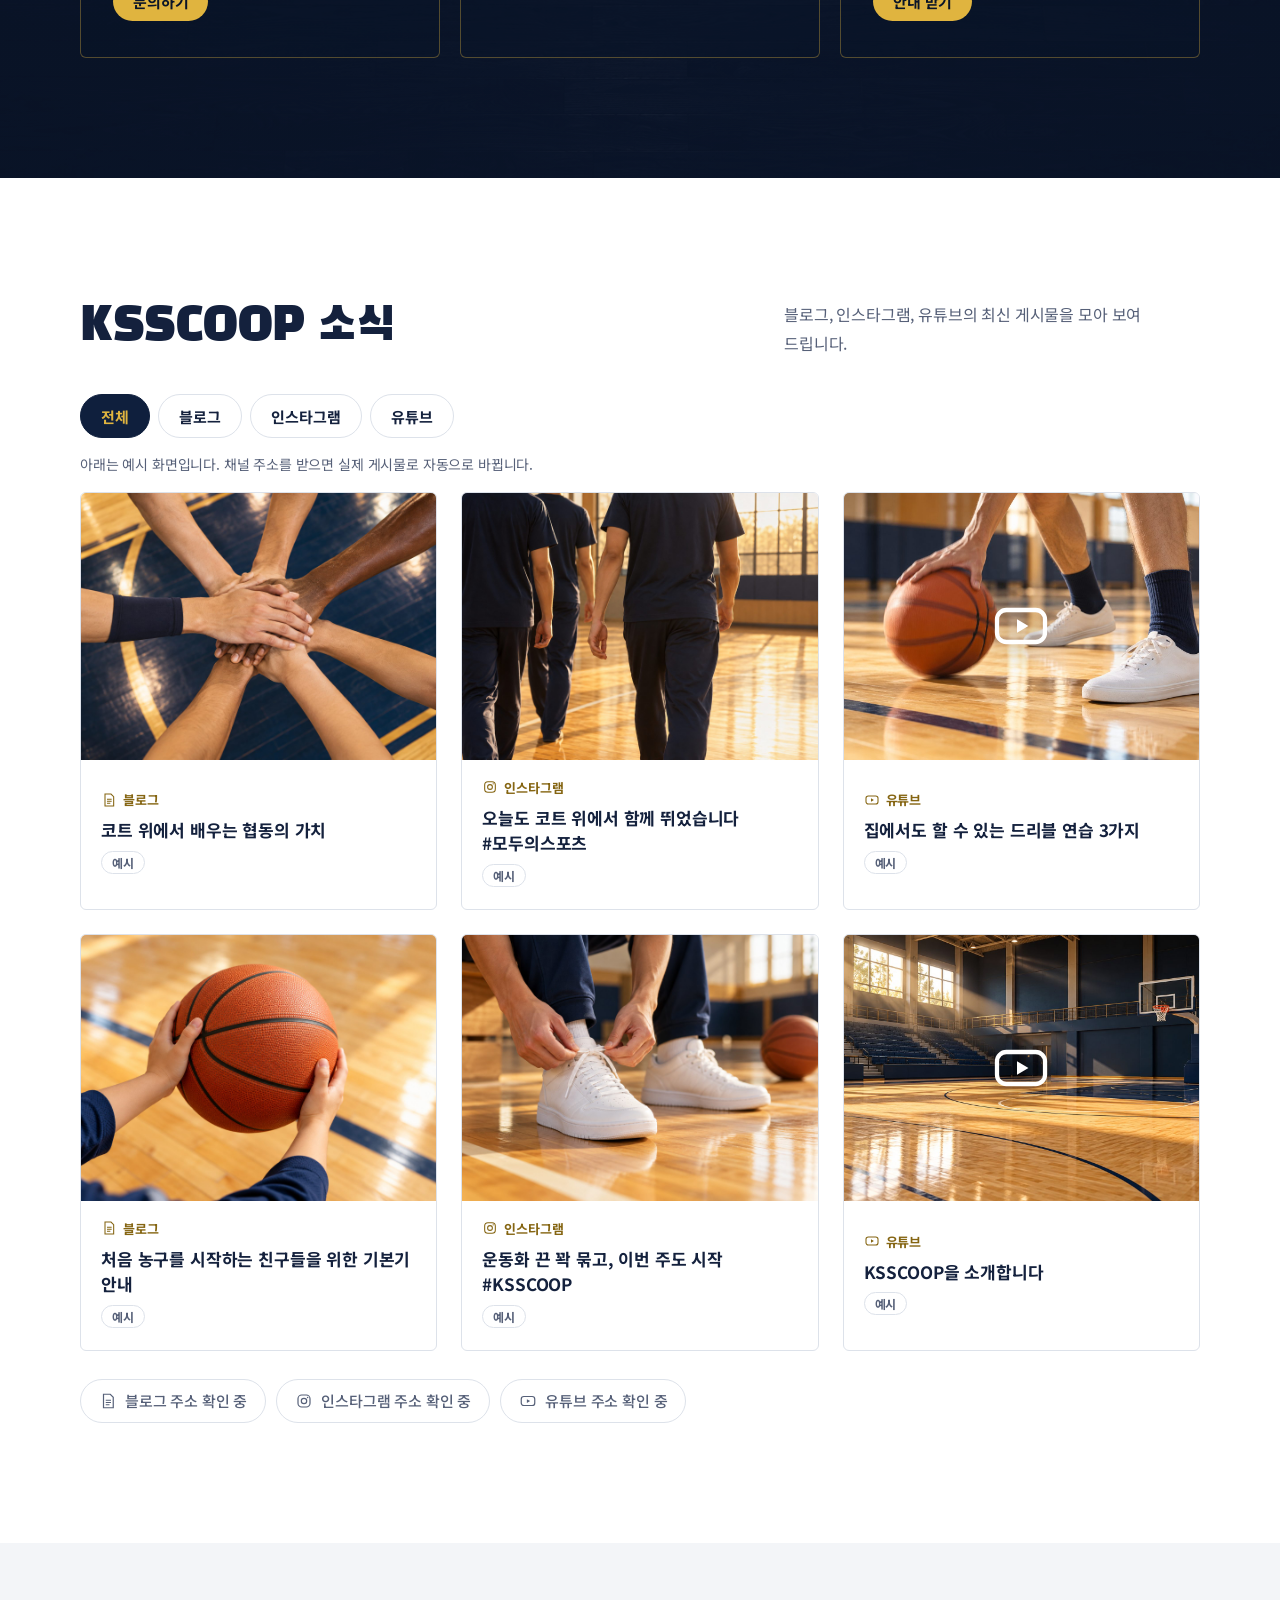
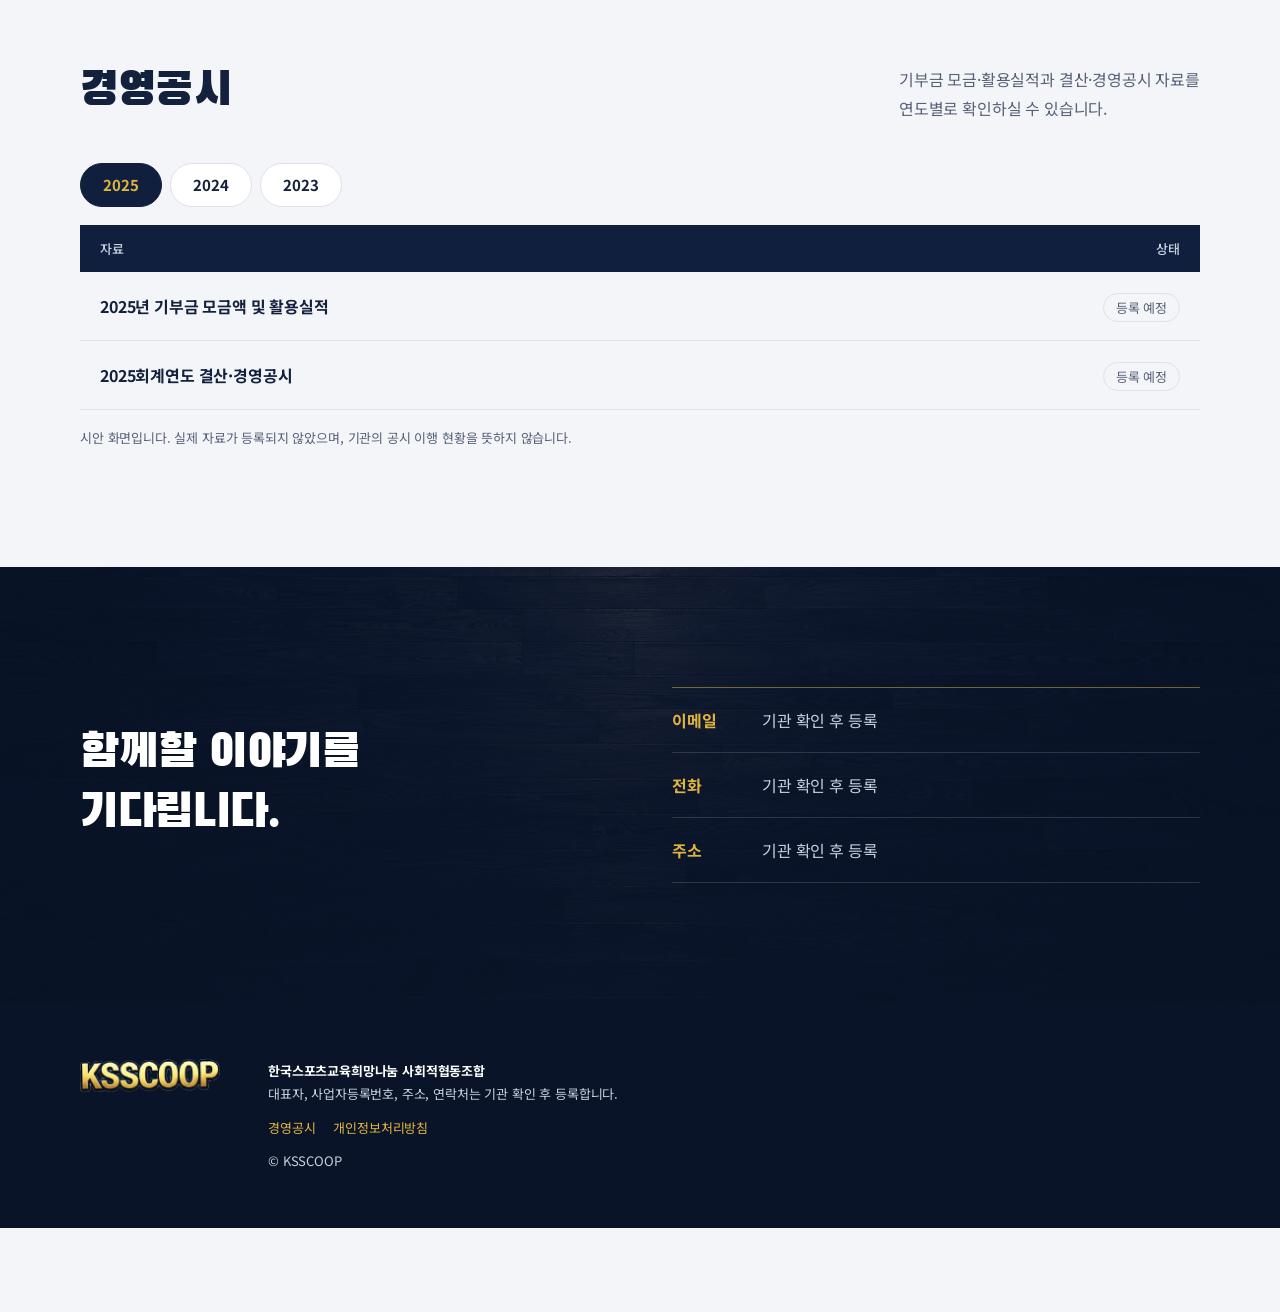
==== commit d958e25e: "Make the light option page-wide and add restrained motion: logo shine, scroll reveal, keyword marque" ====
--- a/site/index.html
+++ b/site/index.html
@@ -57,7 +57,7 @@
     </svg>
     <div class="hero-shade" aria-hidden="true"></div>
     <div class="wrap hero-inner">
-      <img class="hero-logo" src="assets/ksscoop-logo.png" width="568" height="134" alt="KSSCOOP">
+      <div class="logo-shine"><img class="hero-logo" src="assets/ksscoop-logo.png" width="568" height="134" alt="KSSCOOP"></div>
       <h1 data-copy="hero.title"></h1>
       <p class="hero-lead" data-copy="hero.lead"></p>
       <div class="hero-actions">
@@ -114,6 +114,13 @@
     </div>
   </section>
 
+  <div class="marquee" aria-hidden="true">
+    <div class="marquee-track">
+      <span>Healthy Society</span><span>Happy Education</span><span>Everyone’s Sports</span>
+      <span>Healthy Society</span><span>Happy Education</span><span>Everyone’s Sports</span>
+    </div>
+  </div>
+
   <section class="join" id="join">
     <div class="wrap">
       <div class="section-head">
@@ -199,8 +206,8 @@
   <a class="review-doc" href="../index.html">정의서</a>
   <span class="review-title">문구 가안</span>
   <div class="review-variants" role="group" aria-label="전체 문구 가안 선택"></div>
-  <div class="review-variants review-theme" role="group" aria-label="첫 화면 바탕">
-    <span class="review-title">첫 화면</span>
+  <div class="review-variants review-theme" role="group" aria-label="전체 분위기">
+    <span class="review-title">분위기</span>
     <button type="button" data-theme="dark" aria-pressed="true">어둡게</button>
     <button type="button" data-theme="light" aria-pressed="false">밝게</button>
   </div>
--- a/site/style.css
+++ b/site/style.css
@@ -115,7 +115,7 @@
 .ai-tag { position: absolute; right: 16px; bottom: 12px; font-size: 11px; color: rgba(255, 255, 255, 0.65); }
 
 /* Values: three portrait still-lifes */
-.values { padding: 120px 0; background: var(--paper); }
+.values { padding: 120px 0 56px; background: var(--paper); }
 .value-grid { list-style: none; margin: 44px 0 0; padding: 0; display: grid; grid-template-columns: repeat(3, minmax(0, 1fr)); gap: 28px; }
 .value-grid figure { margin: 0 0 22px; aspect-ratio: 4 / 5; overflow: hidden; border-radius: 4px; background: linear-gradient(160deg, #1b315c, var(--court-deep)); }
 .value-grid img { width: 100%; height: 100%; object-fit: cover; transition: transform 0.6s ease; }
@@ -320,7 +320,7 @@
   .review-status { max-width: 100%; text-align: center; flex-basis: 100%; }
 }
 
-/* ───────── 첫 화면 밝은 바탕 버전 (비교용) ───────── */
+/* ───────── 밝은 분위기 버전 (비교용, 페이지 전체) ───────── */
 .hero-light .site-header { background: #fbf8f2; color: var(--ink); border-bottom: 1px solid #e7dfd0; }
 .hero-light .site-header nav a:hover { color: var(--gold-ink); }
 .hero-light .site-header .nav-cta { border-color: var(--ink); color: var(--ink); }
@@ -348,3 +348,78 @@
   .hero-light .site-header nav a { border-bottom-color: #e7dfd0; }
   .hero-light .hero-shade { background: linear-gradient(180deg, rgba(251, 248, 242, 0.88) 0%, rgba(251, 248, 242, 0.7) 55%, rgba(251, 248, 242, 0.9) 100%); }
 }
+
+/* 밝은 분위기: 어두웠던 영역도 밝은 원목 바닥으로 */
+.hero-light .statement {
+  color: var(--ink);
+  background: linear-gradient(rgba(251, 248, 242, 0.5), rgba(251, 248, 242, 0.62)), url("assets/ai/court-floor-light.jpg") center / cover no-repeat, #eadcc2;
+}
+.hero-light .statement-text { text-shadow: none; }
+.hero-light .ai-tag { color: rgba(20, 33, 61, 0.55); }
+.hero-light .join, .hero-light .contact {
+  color: var(--ink);
+  background: linear-gradient(rgba(251, 248, 242, 0.86), rgba(251, 248, 242, 0.9)), url("assets/ai/court-floor-light.jpg") center 40% / cover no-repeat, #eadcc2;
+}
+.hero-light .join .section-head > p, .hero-light .join-grid p { color: var(--muted); }
+.hero-light .join-grid a { background: rgba(255, 255, 255, 0.85); border-color: rgba(15, 31, 61, 0.14); }
+.hero-light .join-grid a:hover { background: var(--white); border-color: var(--gold-ink); }
+.hero-light .contact-list { border-top-color: var(--gold-ink); }
+.hero-light .contact-list div { border-bottom-color: rgba(15, 31, 61, 0.14); }
+.hero-light .contact-list dt { color: var(--gold-ink); }
+.hero-light .contact-list dd { color: var(--ink); }
+.hero-light .marquee { background: #fbf8f2; }
+.hero-light .marquee span { -webkit-text-stroke-color: rgba(133, 101, 18, 0.55); }
+
+/* ───────── 화려함: 절제된 움직임 ───────── */
+/* 로고 위로 빛이 스침 (로고 모양 그대로 가림) */
+.logo-shine { position: relative; display: inline-block; }
+.logo-shine::after {
+  content: ""; position: absolute; inset: 0; pointer-events: none;
+  background: linear-gradient(105deg, transparent 35%, rgba(255, 255, 255, 0.75) 50%, transparent 65%) -150% 0 / 200% 100% no-repeat;
+  -webkit-mask: url("assets/ksscoop-logo.png") center / contain no-repeat;
+          mask: url("assets/ksscoop-logo.png") center / contain no-repeat;
+}
+
+/* 키워드 띠 */
+.marquee { overflow: hidden; background: var(--paper); padding: 8px 0 56px; }
+.marquee-track { display: flex; width: max-content; gap: 64px; }
+.marquee span {
+  font: 400 clamp(48px, 7vw, 104px)/1.1 var(--display); letter-spacing: 0.01em; white-space: nowrap;
+  color: transparent; -webkit-text-stroke: 1.5px rgba(224, 180, 63, 0.75);
+}
+
+/* 버튼에 빛 스침 */
+.button { position: relative; overflow: hidden; }
+.button.gold { background: linear-gradient(135deg, #f0c95a, var(--gold) 55%, #c99a2a); }
+.button::after {
+  content: ""; position: absolute; inset: 0; pointer-events: none;
+  background: linear-gradient(105deg, transparent 30%, rgba(255, 255, 255, 0.45) 50%, transparent 70%) -150% 0 / 200% 100% no-repeat;
+}
+
+/* 카드: 떠오르며 금빛 테두리 */
+.value-grid figure { transition: transform 0.35s ease, box-shadow 0.35s ease; }
+.value-grid h3 { display: inline-block; background: linear-gradient(var(--gold), var(--gold)) 0 100% / 0 3px no-repeat; transition: background-size 0.35s ease; }
+.value-grid li:hover h3 { background-size: 100% 3px; }
+.join-grid a:hover { box-shadow: 0 0 0 1px var(--gold), 0 18px 40px rgba(224, 180, 63, 0.18); }
+.news-link { transition: transform 0.25s ease, box-shadow 0.25s ease; }
+.news-card:hover .news-link { transform: translateY(-4px); box-shadow: 0 14px 34px rgba(15, 31, 61, 0.14); }
+.news-card .thumb img { transition: transform 0.6s ease; }
+.news-card:hover .thumb img { transform: scale(1.05); }
+
+@media (prefers-reduced-motion: no-preference) {
+  .logo-shine::after { animation: shine 5s 2.2s ease-in-out infinite; }
+  .button:hover::after { animation: shine 0.9s ease; }
+  .marquee-track { animation: marquee 38s linear infinite; }
+  .value-grid li:hover figure { transform: translateY(-6px); box-shadow: 0 16px 36px rgba(15, 31, 61, 0.22); }
+  @keyframes shine { 0% { background-position: -150% 0; } 30%, 100% { background-position: 250% 0; } }
+  @keyframes marquee { to { transform: translateX(-50%); } }
+
+  /* 스크롤 등장: 스크립트가 켜질 때만 숨겼다가 보이게 함 */
+  .reveal-ready .reveal { opacity: 0; transform: translateY(28px); transition: opacity 0.8s ease, transform 0.8s cubic-bezier(.2, .8, .2, 1); }
+  .reveal-ready .reveal.is-visible { opacity: 1; transform: none; }
+
+  /* 강조 문장 배경이 천천히 움직임 (데스크톱) */
+  @media (min-width: 861px) and (hover: hover) {
+    .statement { background-attachment: fixed; }
+  }
+}
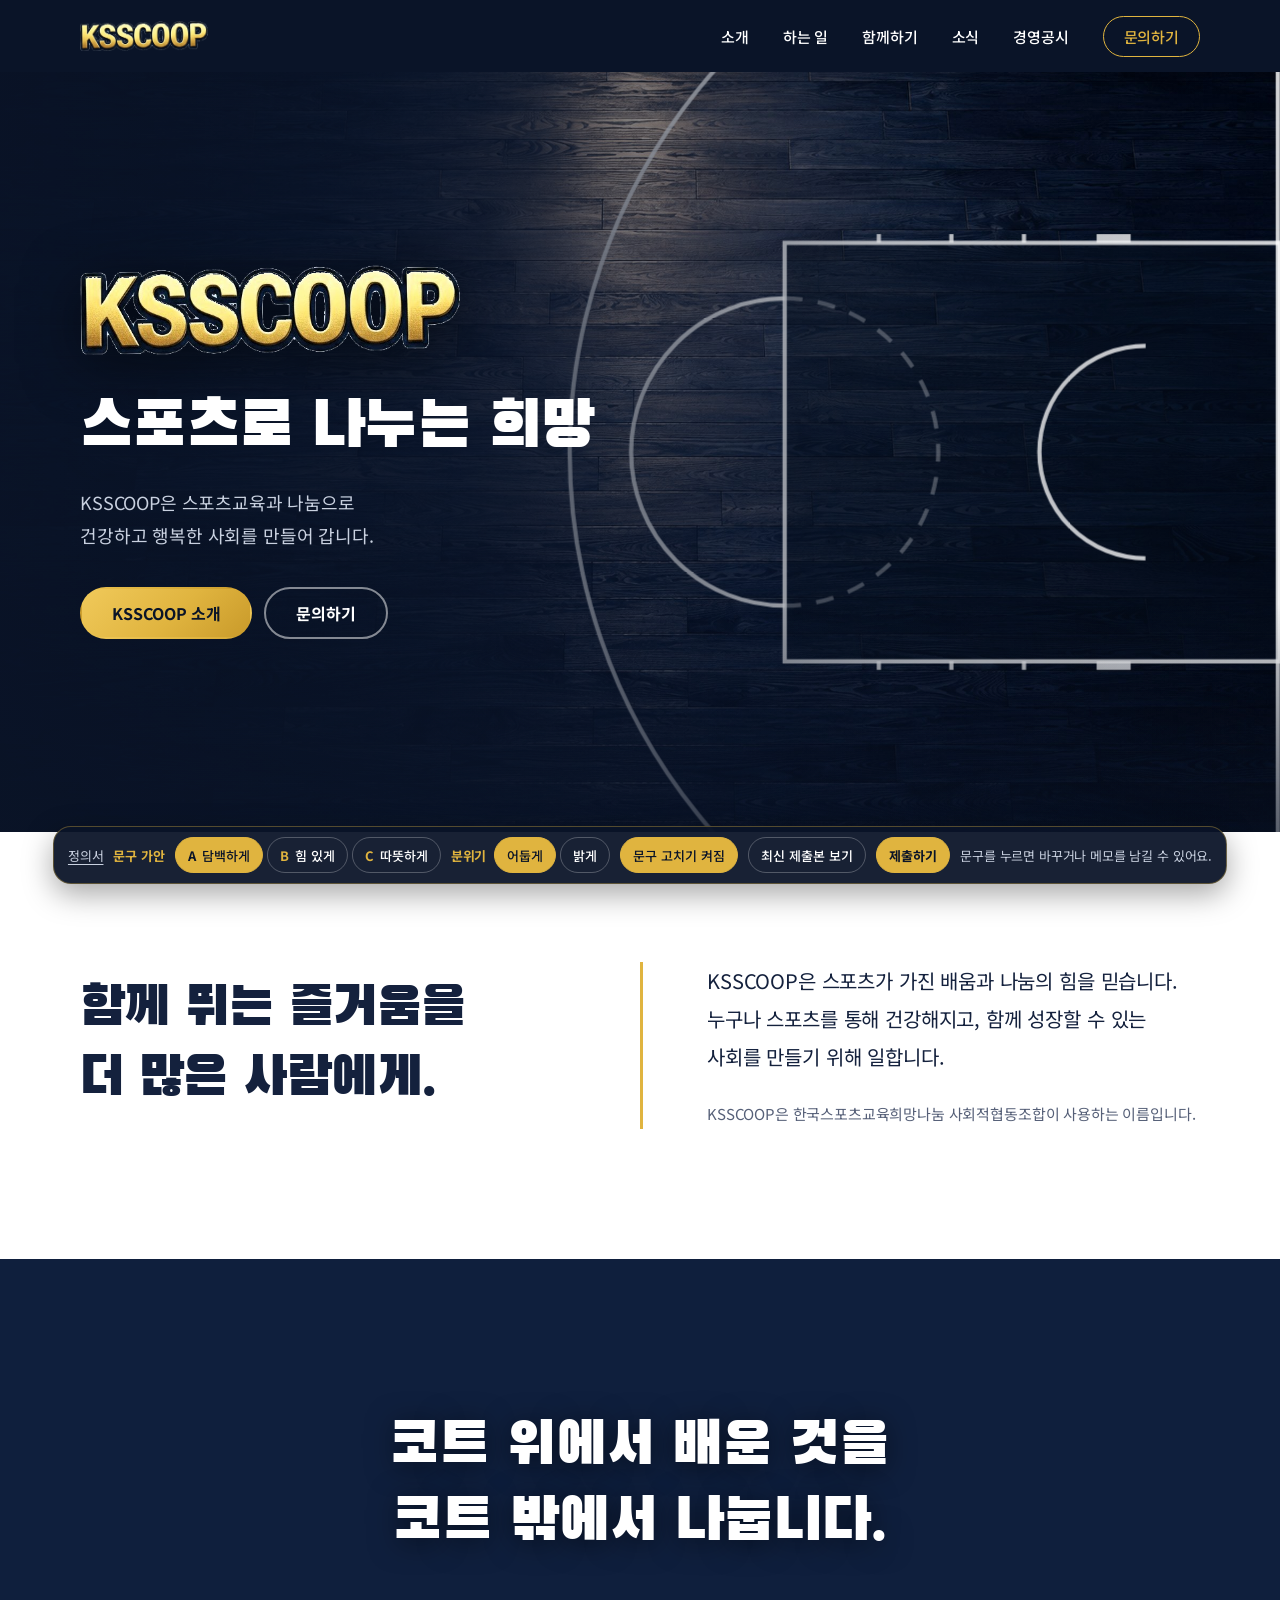
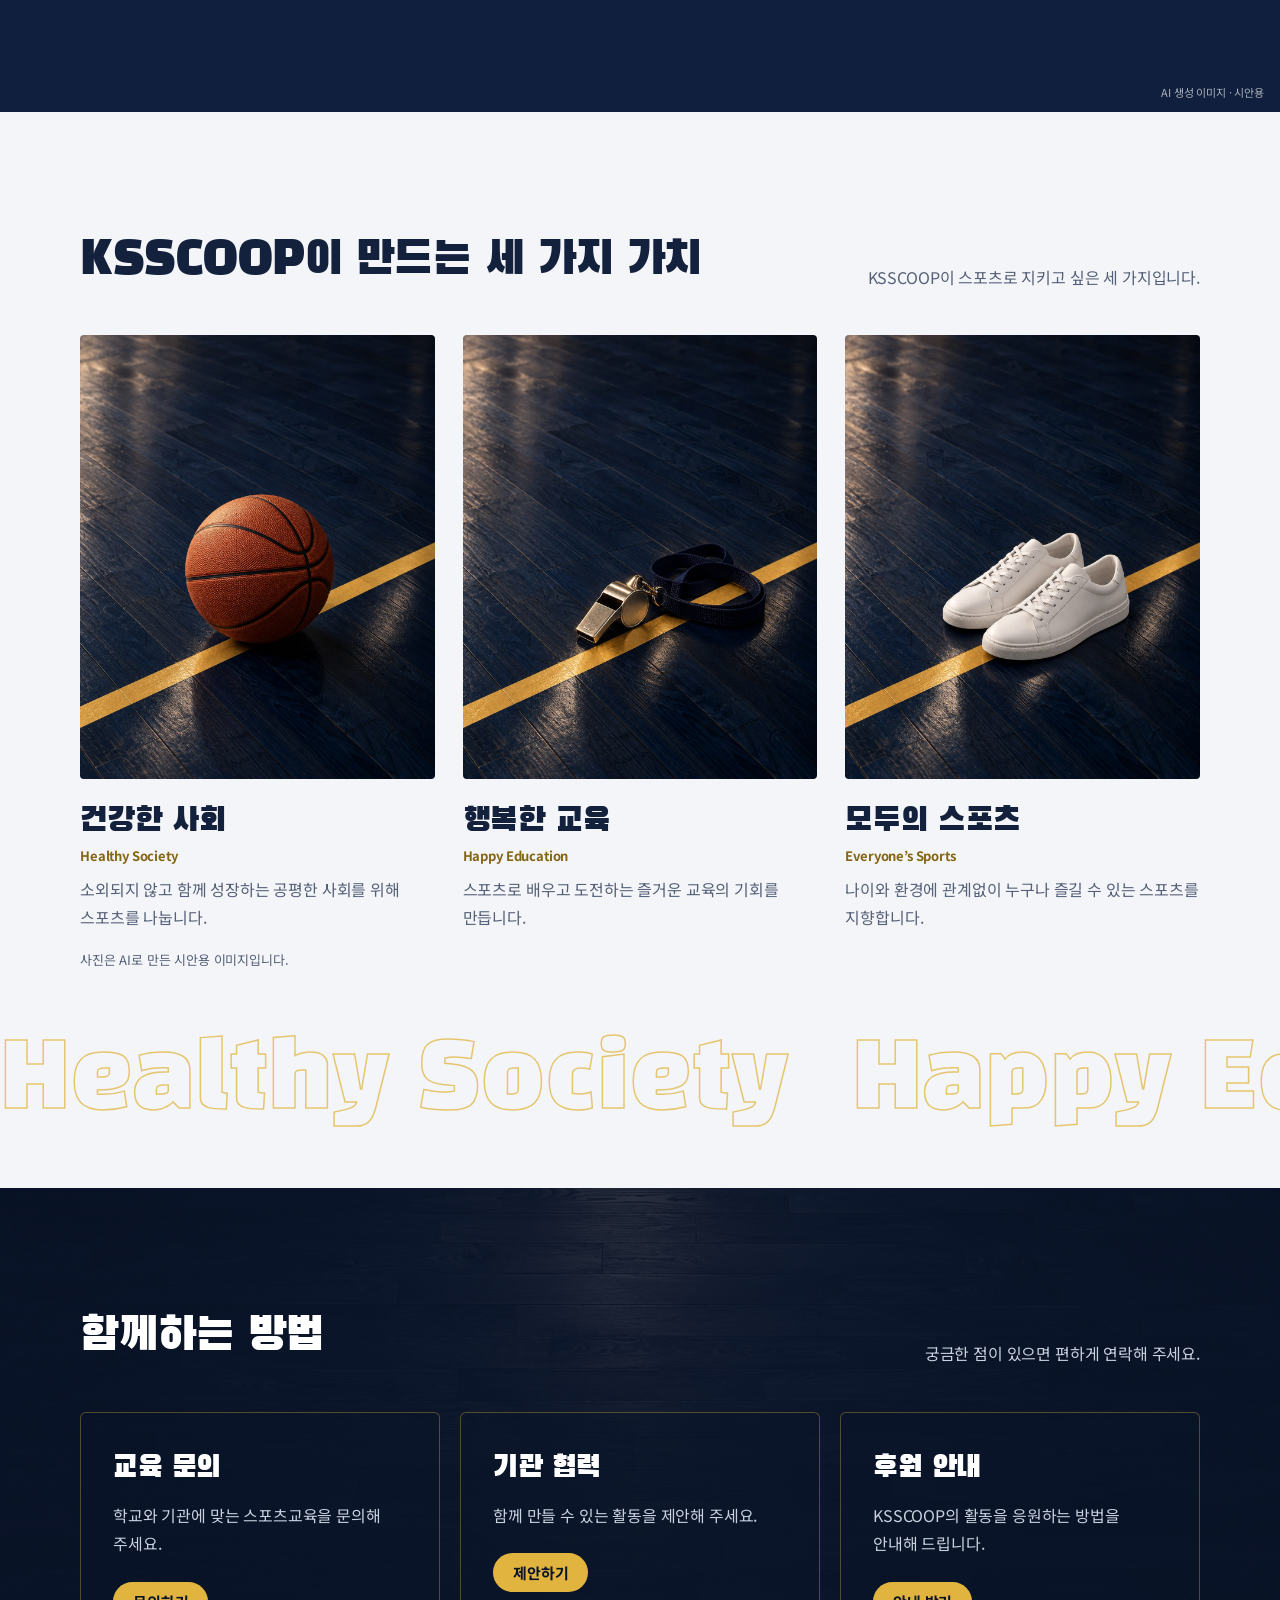
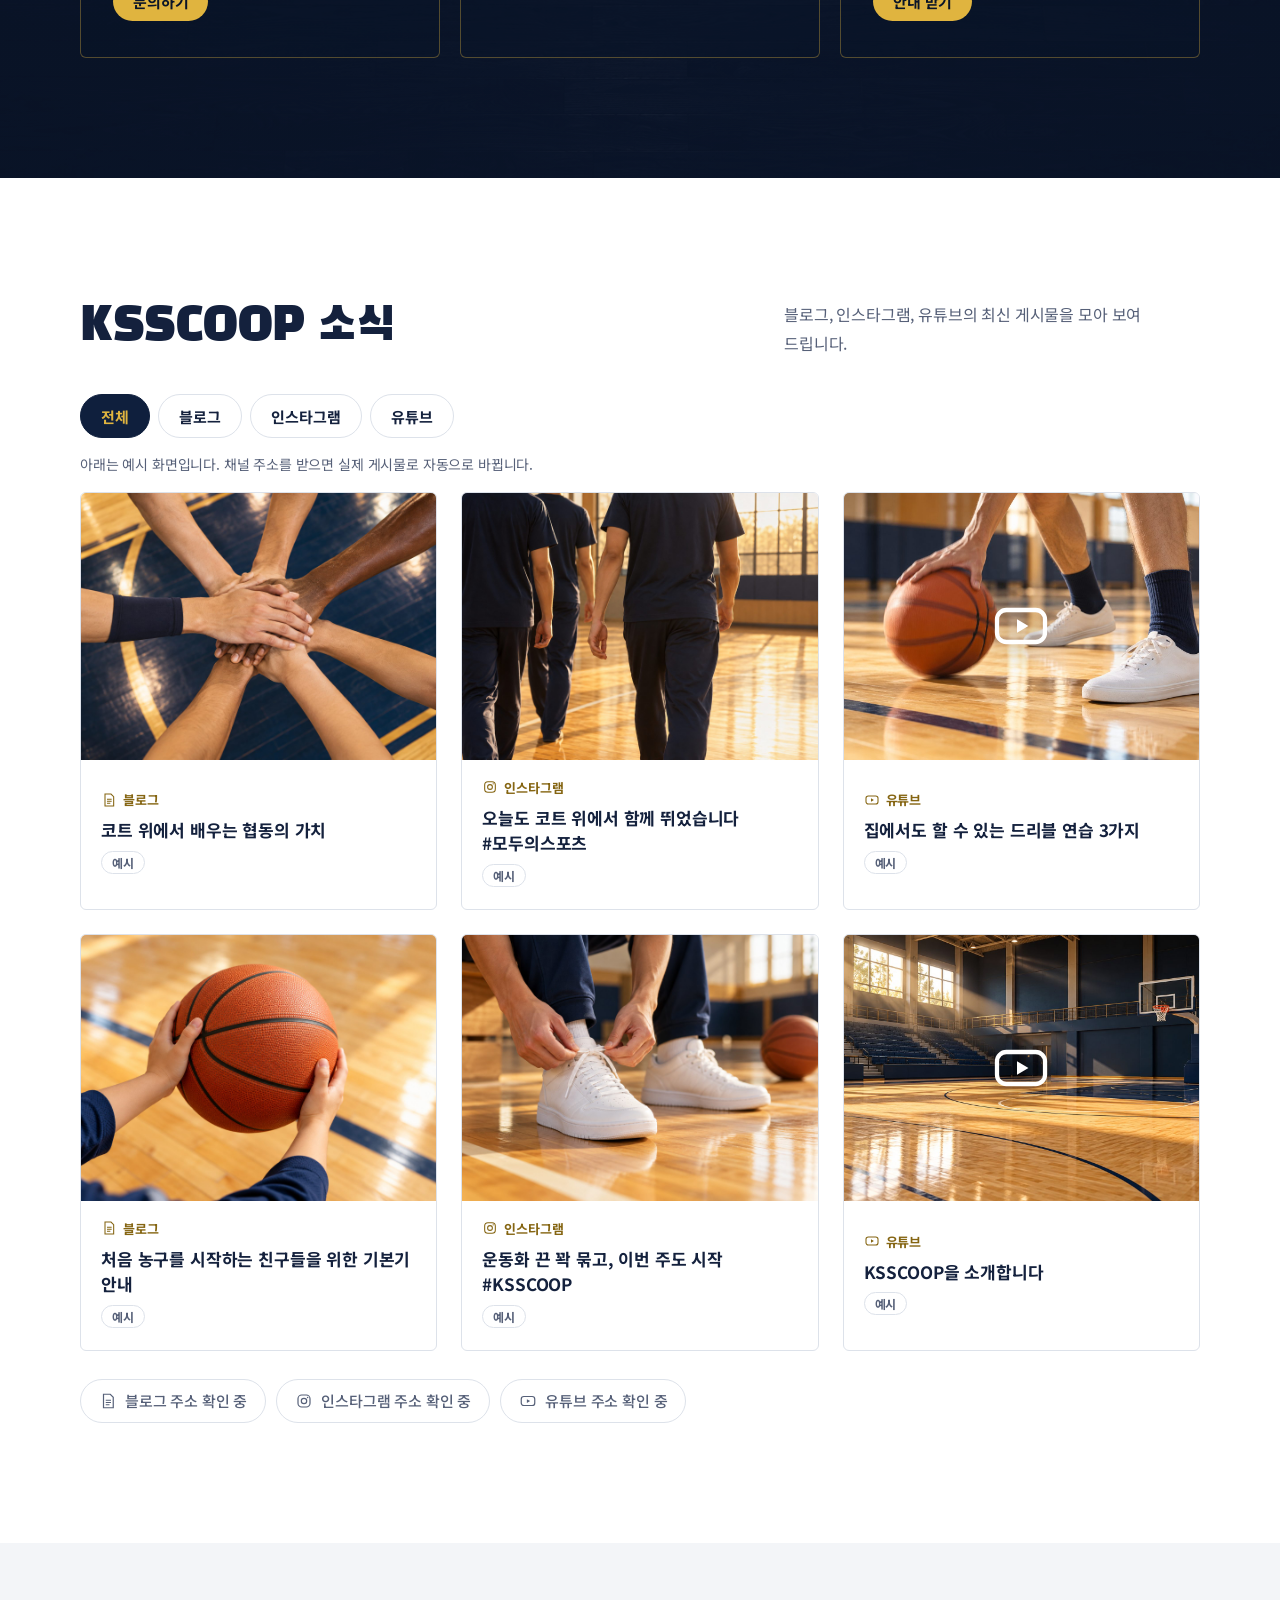
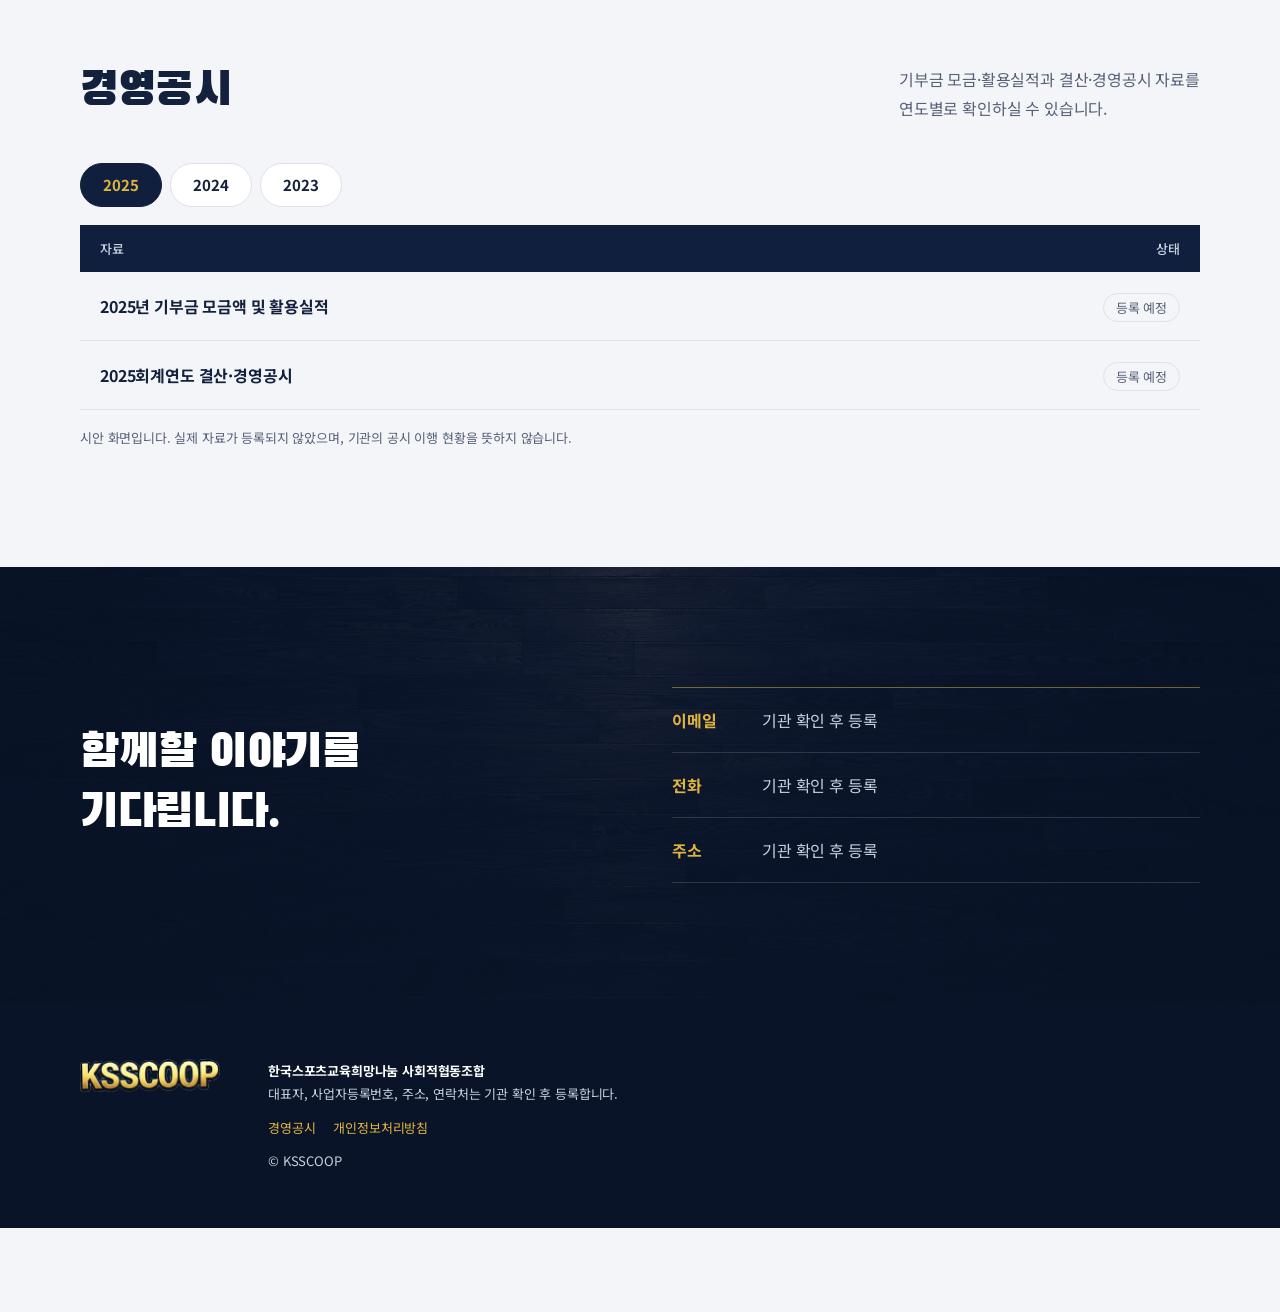
==== commit be31a72e: "Let reviewers edit every line, add notes, and submit to a Google Sheet; load the latest submission o" ====
--- a/site/index.html
+++ b/site/index.html
@@ -8,7 +8,7 @@
 <link rel="icon" href="assets/ksscoop-logo.png">
 <link rel="preconnect" href="https://fonts.googleapis.com">
 <link rel="stylesheet" href="https://fonts.googleapis.com/css2?family=Black+Han+Sans&family=Noto+Sans+KR:wght@400;500;700&display=swap">
-<link rel="stylesheet" href="style.css">
+<link rel="stylesheet" href="style.css?v=202610261241">
 </head>
 <body>
 <!--SITE-START-->
@@ -88,25 +88,25 @@
     <div class="wrap">
       <div class="section-head">
         <h2 data-copy="values.title"></h2>
-        <p>KSSCOOP이 스포츠로 지키고 싶은 세 가지입니다.</p>
+        <p data-copy="values.desc"></p>
       </div>
       <ul class="value-grid">
         <li>
           <figure><img src="assets/ai/value-healthy.jpg" width="1200" height="1500" alt="" loading="lazy" onerror="this.remove()"></figure>
-          <h3>건강한 사회</h3>
-          <span lang="en">Healthy Society</span>
+          <h3 data-copy="values.1.name"></h3>
+          <span lang="en" data-copy="values.1.en"></span>
           <p data-copy="values.1"></p>
         </li>
         <li>
           <figure><img src="assets/ai/value-education.jpg" width="1200" height="1500" alt="" loading="lazy" onerror="this.remove()"></figure>
-          <h3>행복한 교육</h3>
-          <span lang="en">Happy Education</span>
+          <h3 data-copy="values.2.name"></h3>
+          <span lang="en" data-copy="values.2.en"></span>
           <p data-copy="values.2"></p>
         </li>
         <li>
           <figure><img src="assets/ai/value-everyone.jpg" width="1200" height="1500" alt="" loading="lazy" onerror="this.remove()"></figure>
-          <h3>모두의 스포츠</h3>
-          <span lang="en">Everyone’s Sports</span>
+          <h3 data-copy="values.3.name"></h3>
+          <span lang="en" data-copy="values.3.en"></span>
           <p data-copy="values.3"></p>
         </li>
       </ul>
@@ -125,12 +125,12 @@
     <div class="wrap">
       <div class="section-head">
         <h2 data-copy="join.title"></h2>
-        <p>궁금한 점이 있으면 편하게 연락해 주세요.</p>
+        <p data-copy="join.desc"></p>
       </div>
       <ul class="join-grid">
-        <li><a href="#contact"><h3>교육 문의</h3><p>학교와 기관에 맞는 스포츠교육을 문의해 주세요.</p><span class="join-cta">문의하기</span></a></li>
-        <li><a href="#contact"><h3>기관 협력</h3><p>함께 만들 수 있는 활동을 제안해 주세요.</p><span class="join-cta">제안하기</span></a></li>
-        <li><a href="#contact"><h3>후원 안내</h3><p>KSSCOOP의 활동을 응원하는 방법을 안내해 드립니다.</p><span class="join-cta">안내 받기</span></a></li>
+        <li><a href="#contact"><h3 data-copy="join.1.title"></h3><p data-copy="join.1.text"></p><span class="join-cta">문의하기</span></a></li>
+        <li><a href="#contact"><h3 data-copy="join.2.title"></h3><p data-copy="join.2.text"></p><span class="join-cta">제안하기</span></a></li>
+        <li><a href="#contact"><h3 data-copy="join.3.title"></h3><p data-copy="join.3.text"></p><span class="join-cta">안내 받기</span></a></li>
       </ul>
     </div>
   </section>
@@ -139,7 +139,7 @@
     <div class="wrap">
       <div class="section-head">
         <h2 data-copy="news.title"></h2>
-        <p>블로그, 인스타그램, 유튜브의 최신 게시물을 모아 보여 드립니다.</p>
+        <p data-copy="news.desc"></p>
       </div>
       <div class="news-tabs" role="tablist" aria-label="채널 선택">
         <button type="button" role="tab" data-channel="all" aria-selected="true">전체</button>
@@ -157,7 +157,7 @@
     <div class="wrap">
       <div class="section-head">
         <h2>경영공시</h2>
-        <p>기부금 모금·활용실적과 결산·경영공시 자료를<br>연도별로 확인하실 수 있습니다.</p>
+        <p data-copy="disclosure.desc"></p>
       </div>
       <div class="year-tabs" role="tablist" aria-label="공시 연도"></div>
       <table class="doc-table">
@@ -202,7 +202,7 @@
 </dialog>
 
 <!-- 검토 도구: 문구 가안 선택, 직접 수정, 수정 요청 -->
-<div class="review-bar" data-uncommentable>
+<div class="review-bar">
   <a class="review-doc" href="../index.html">정의서</a>
   <span class="review-title">문구 가안</span>
   <div class="review-variants" role="group" aria-label="전체 문구 가안 선택"></div>
@@ -212,25 +212,44 @@
     <button type="button" data-theme="light" aria-pressed="false">밝게</button>
   </div>
   <button type="button" class="review-toggle" aria-pressed="true">문구 고치기 켜짐</button>
-  <button type="button" class="review-send">선택 결과 보내기</button>
+  <button type="button" class="review-load">최신 제출본 보기</button>
+  <button type="button" class="review-submit">제출하기</button>
   <span class="review-status" aria-live="polite"></span>
 </div>
-<div class="copy-pop" role="dialog" aria-label="문구 바꾸기" hidden data-uncommentable>
+<div class="copy-pop" role="dialog" aria-label="문구 바꾸기" hidden>
   <p class="pop-label"></p>
   <div class="pop-options"></div>
   <label class="pop-custom-label" for="pop-custom">직접 고치기</label>
-  <textarea id="pop-custom" rows="3" maxlength="300" placeholder="원하는 문구를 적어 주세요"></textarea>
+  <textarea id="pop-custom" rows="3" maxlength="400" placeholder="원하는 문구를 적어 주세요"></textarea>
+  <label class="pop-custom-label" for="pop-memo">메모 (선택)</label>
+  <textarea id="pop-memo" rows="2" maxlength="400" placeholder="이 문구에 대한 의견을 적어 주세요"></textarea>
   <div class="pop-actions">
-    <button type="button" class="pop-apply">직접 쓴 문구 적용</button>
-    <button type="button" class="pop-comment">이 문구에 수정 요청 남기기</button>
+    <button type="button" class="pop-apply">적용</button>
+    <button type="button" class="pop-reset">처음 문구로</button>
     <button type="button" class="pop-close">닫기</button>
   </div>
   <p class="pop-note"></p>
 </div>
+<dialog id="submit-dialog" class="submit-dialog">
+  <form method="dialog" id="submit-form">
+    <h2>고친 내용 제출하기</h2>
+    <p class="submit-summary"></p>
+    <label for="submit-name">이름</label>
+    <input id="submit-name" name="name" maxlength="40" required placeholder="예: 홍성욱">
+    <label for="submit-memo">전체 의견 (선택)</label>
+    <textarea id="submit-memo" name="memo" rows="3" maxlength="1000" placeholder="전체적으로 하실 말씀이 있으면 적어 주세요"></textarea>
+    <p class="submit-note">이름과 문구만 저장합니다. 연락처 등 개인정보는 적지 말아 주세요.</p>
+    <p class="submit-result" aria-live="polite"></p>
+    <div class="pop-actions">
+      <button type="submit" class="pop-apply" value="send">제출</button>
+      <button type="button" class="pop-close" data-close-submit>닫기</button>
+    </div>
+  </form>
+</dialog>
 <!--SITE-END-->
 
-<script src="copy.js"></script>
-<script src="news.js"></script>
-<script src="app.js"></script>
+<script src="copy.js?v=202610261241"></script>
+<script src="news.js?v=202610261241"></script>
+<script src="app.js?v=202610261241"></script>
 </body>
 </html>
--- a/site/style.css
+++ b/site/style.css
@@ -423,3 +423,21 @@
     .statement { background-attachment: fixed; }
   }
 }
+
+/* 제출·메모 */
+.review-bar .review-submit { background: var(--gold); color: var(--court-deep); border-color: var(--gold); font-weight: 700; }
+.copy-editing [data-copy].has-note { outline-color: rgba(224, 180, 63, 0.9); }
+.copy-editing [data-copy].has-note::after { content: " ✎"; color: var(--gold); font-size: 0.6em; vertical-align: super; }
+.copy-pop textarea + .pop-custom-label { margin-top: 12px; }
+.pop-actions .pop-reset { color: var(--muted); }
+.submit-dialog { width: min(460px, 100% - 32px); max-width: none; color: var(--ink); }
+.submit-dialog form { display: grid; gap: 8px; }
+.submit-dialog h2 { font: 400 26px var(--display); margin: 0 0 4px; }
+.submit-dialog label { font-size: 14px; font-weight: 700; margin-top: 6px; }
+.submit-dialog input, .submit-dialog textarea {
+  width: 100%; border: 1px solid var(--line); border-radius: 10px; padding: 10px 12px; font: 15px/1.6 var(--body);
+}
+.submit-summary { font-size: 14px; line-height: 1.7; color: var(--muted); margin: 0; }
+.submit-note { font-size: 12px; color: var(--muted); margin: 0; }
+.submit-result { font-size: 14px; font-weight: 700; color: var(--court); margin: 0; min-height: 1.4em; }
+.submit-dialog .pop-actions button:disabled { opacity: 0.5; cursor: wait; }
